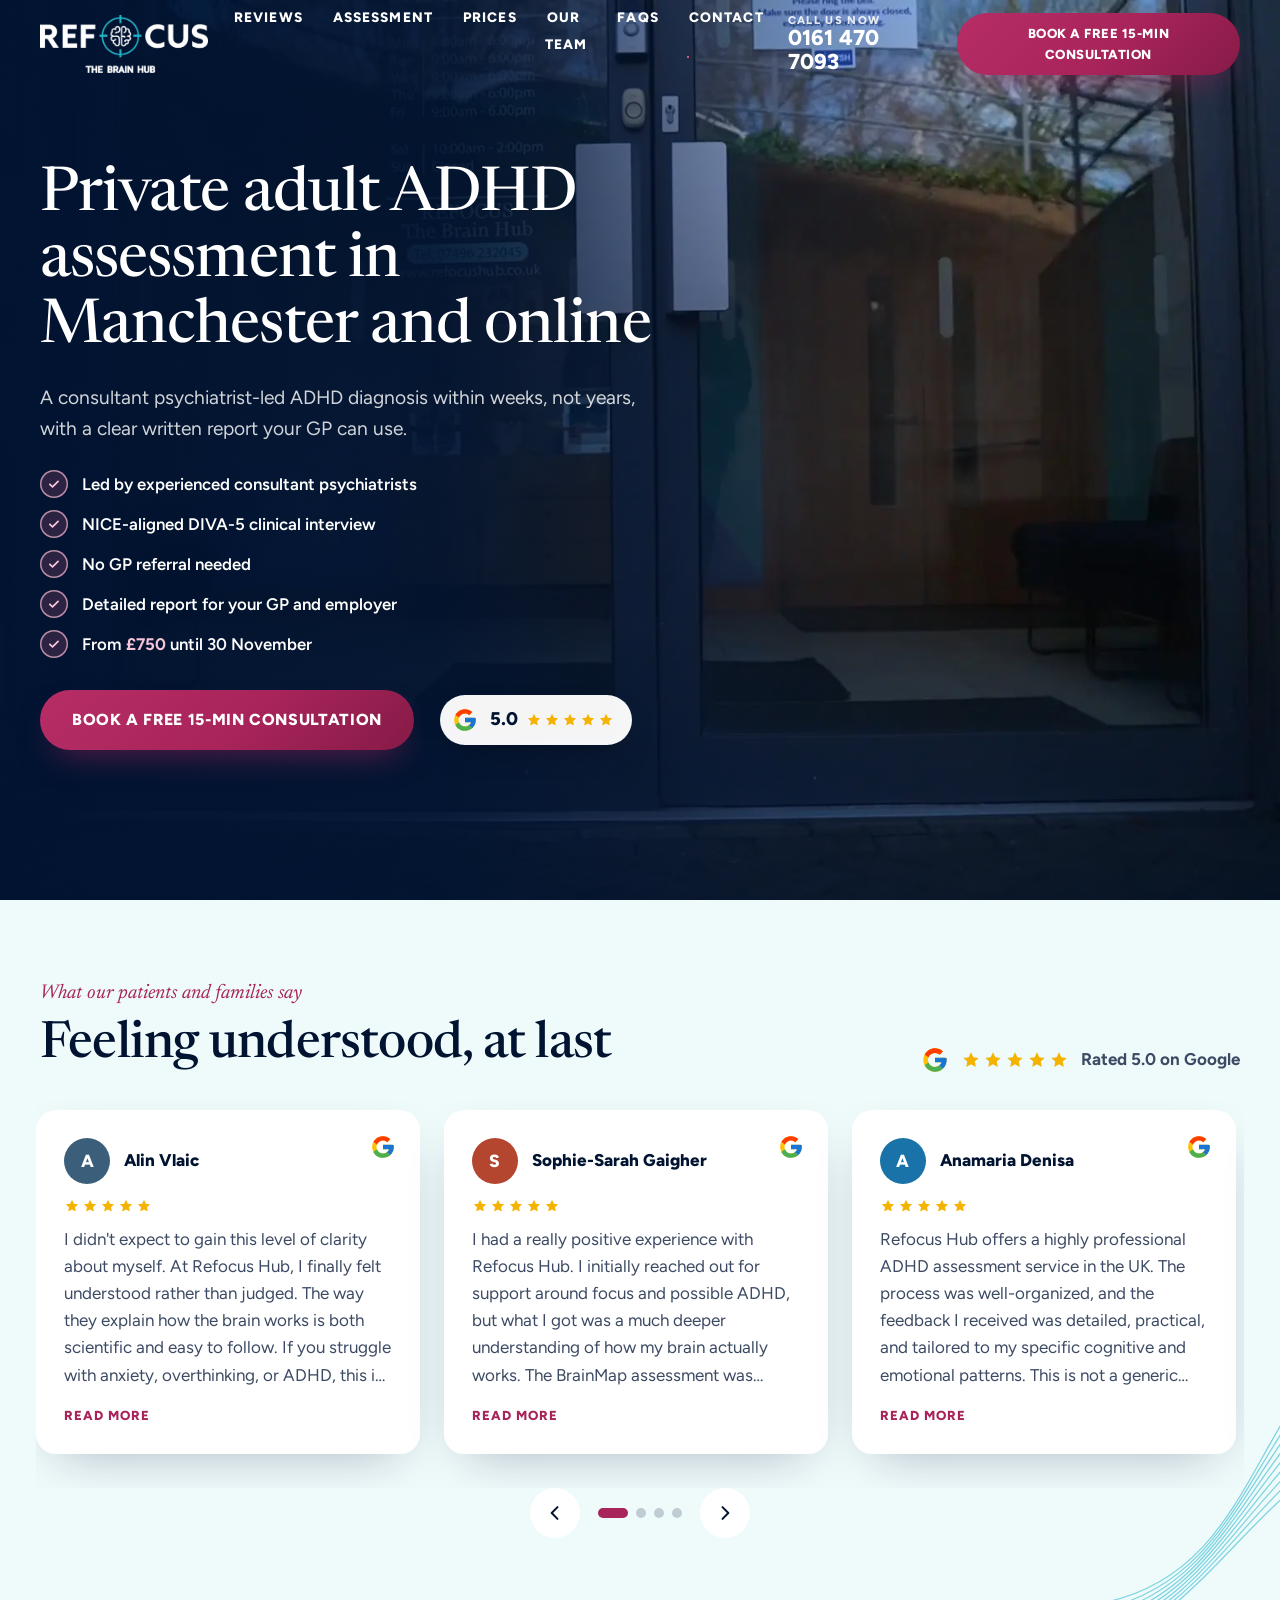
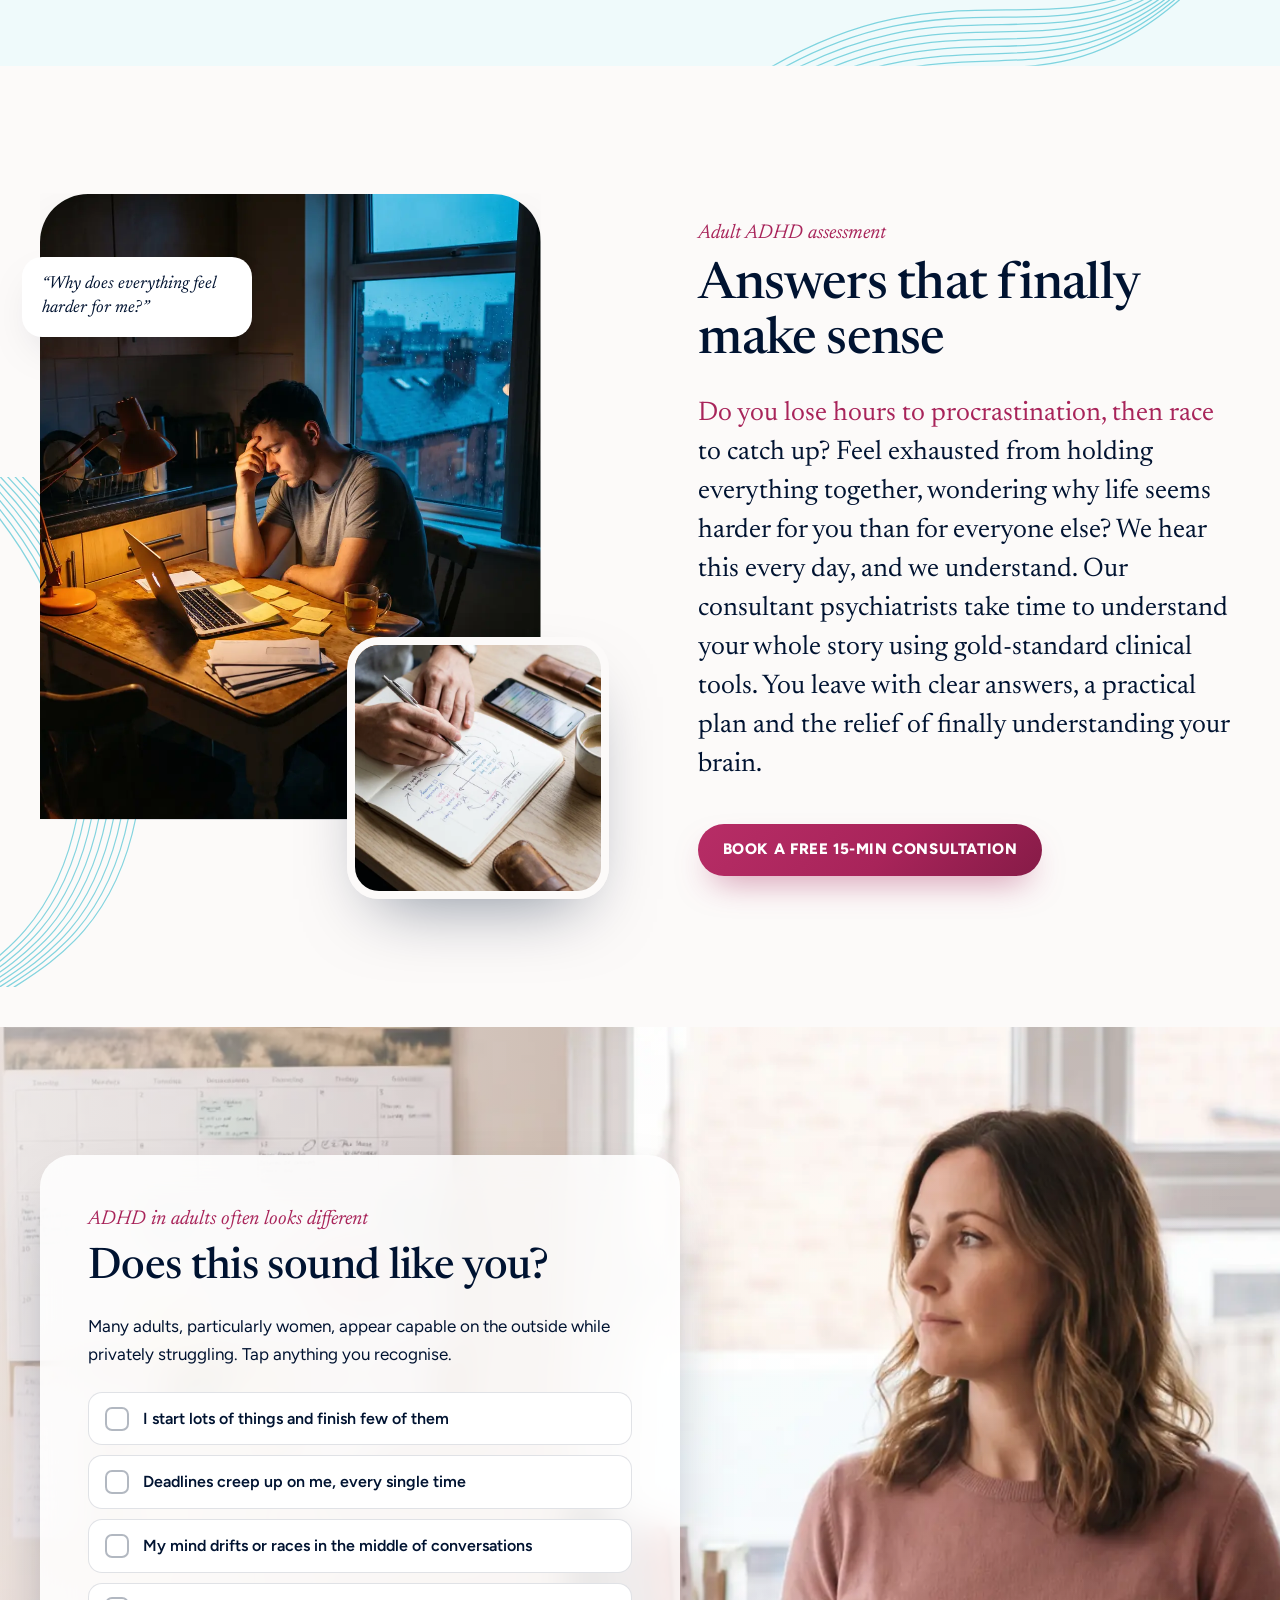
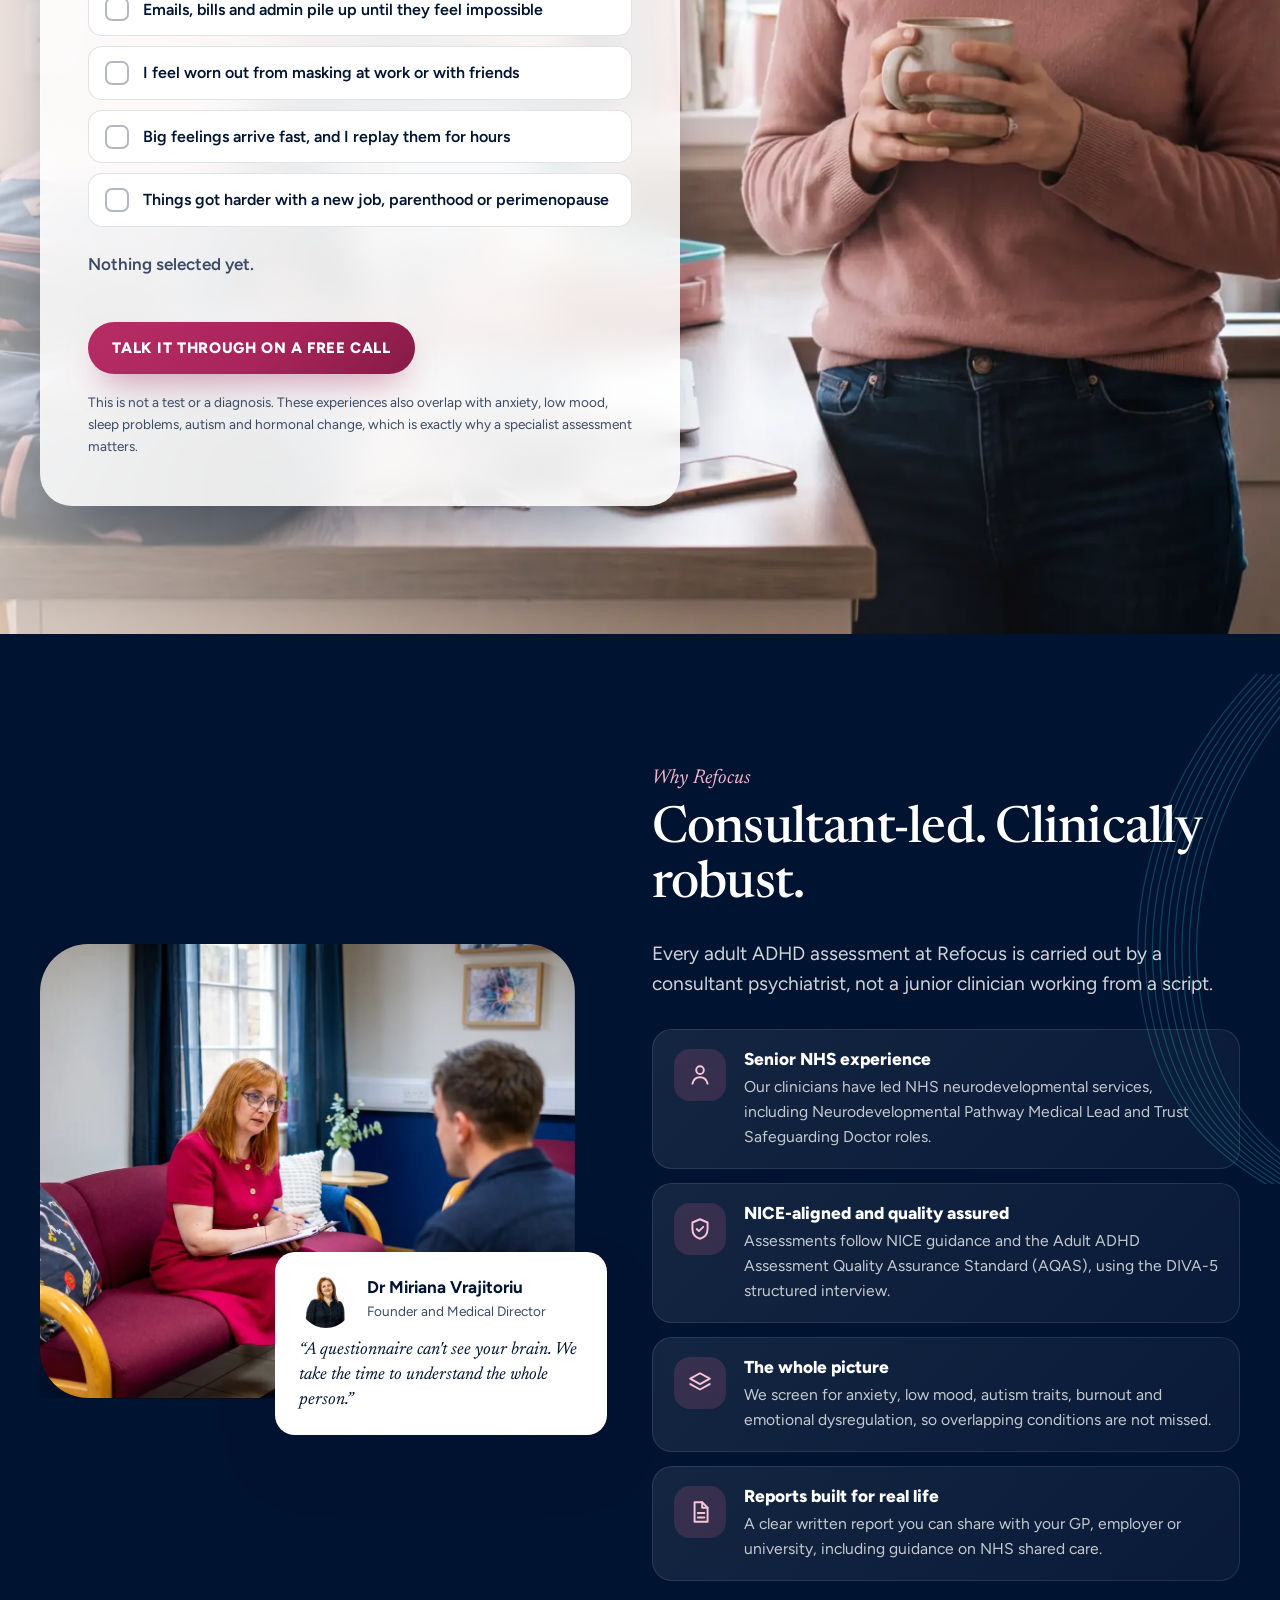
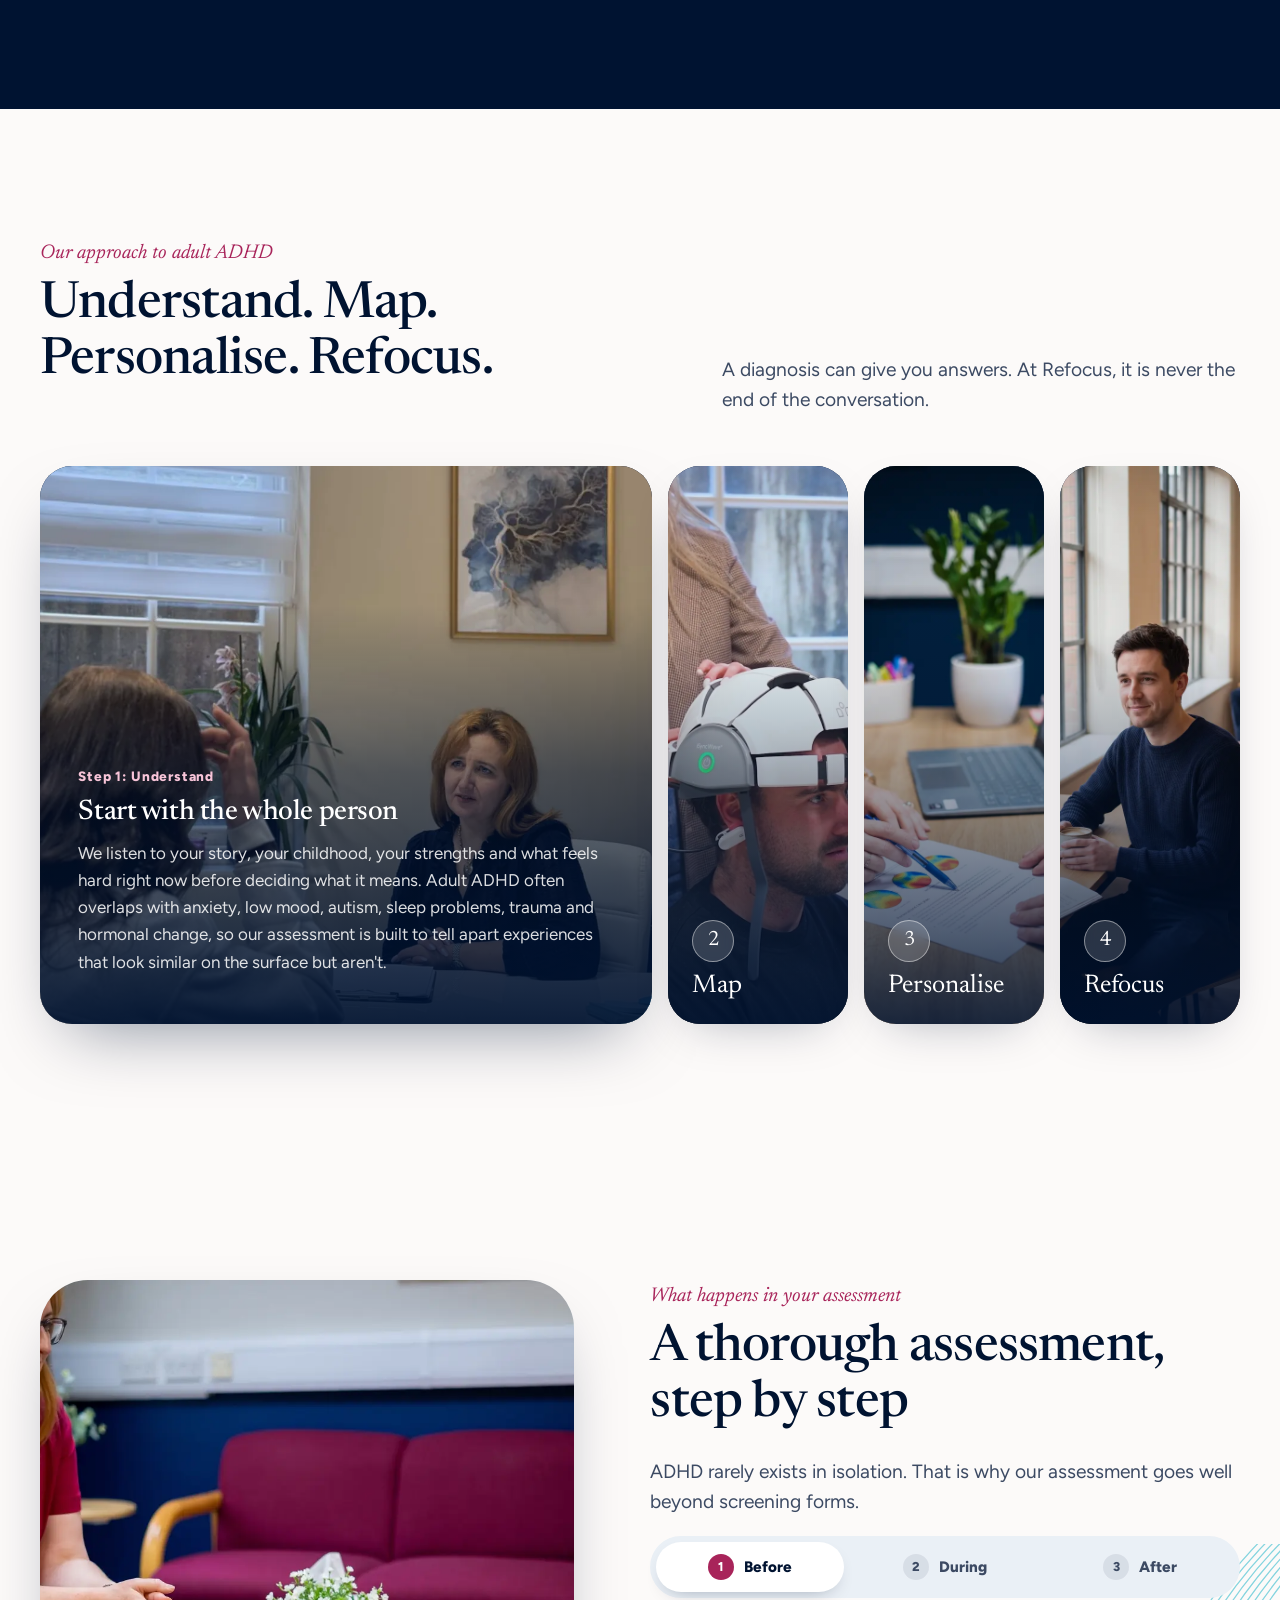
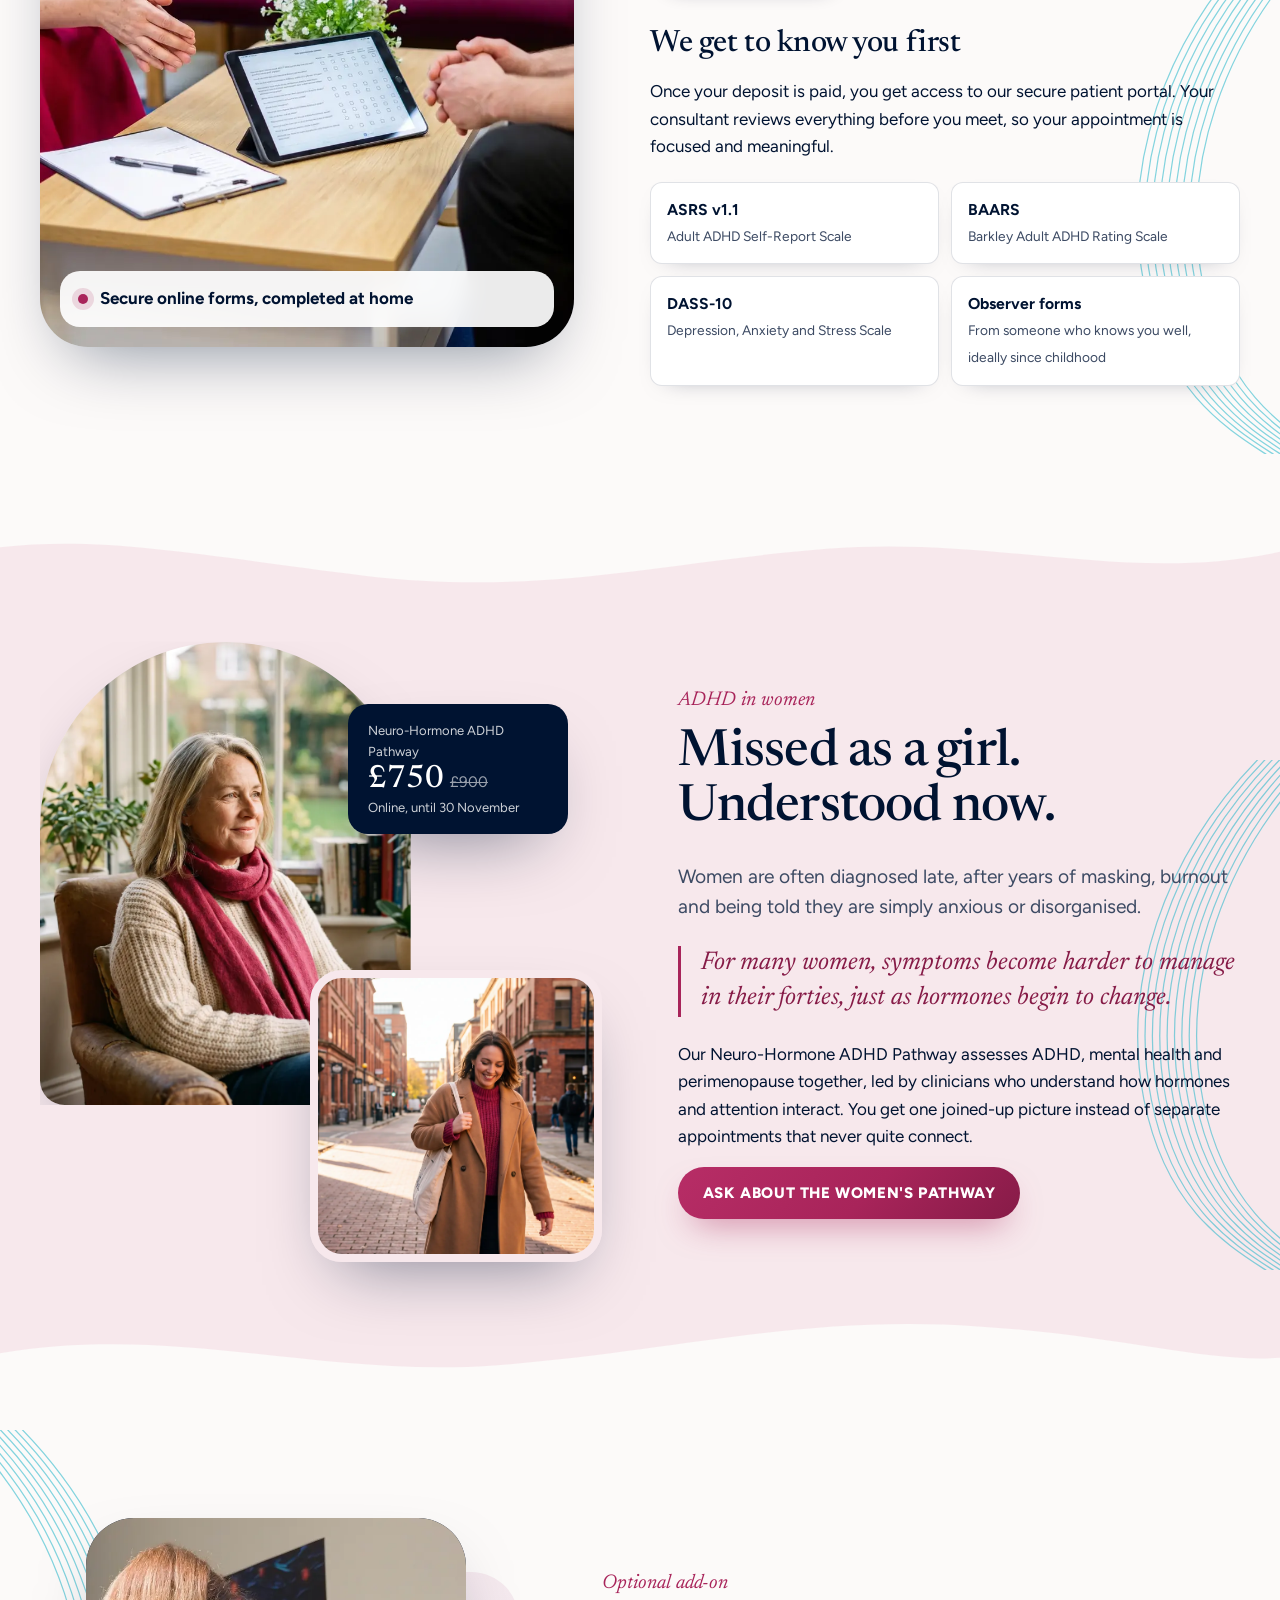
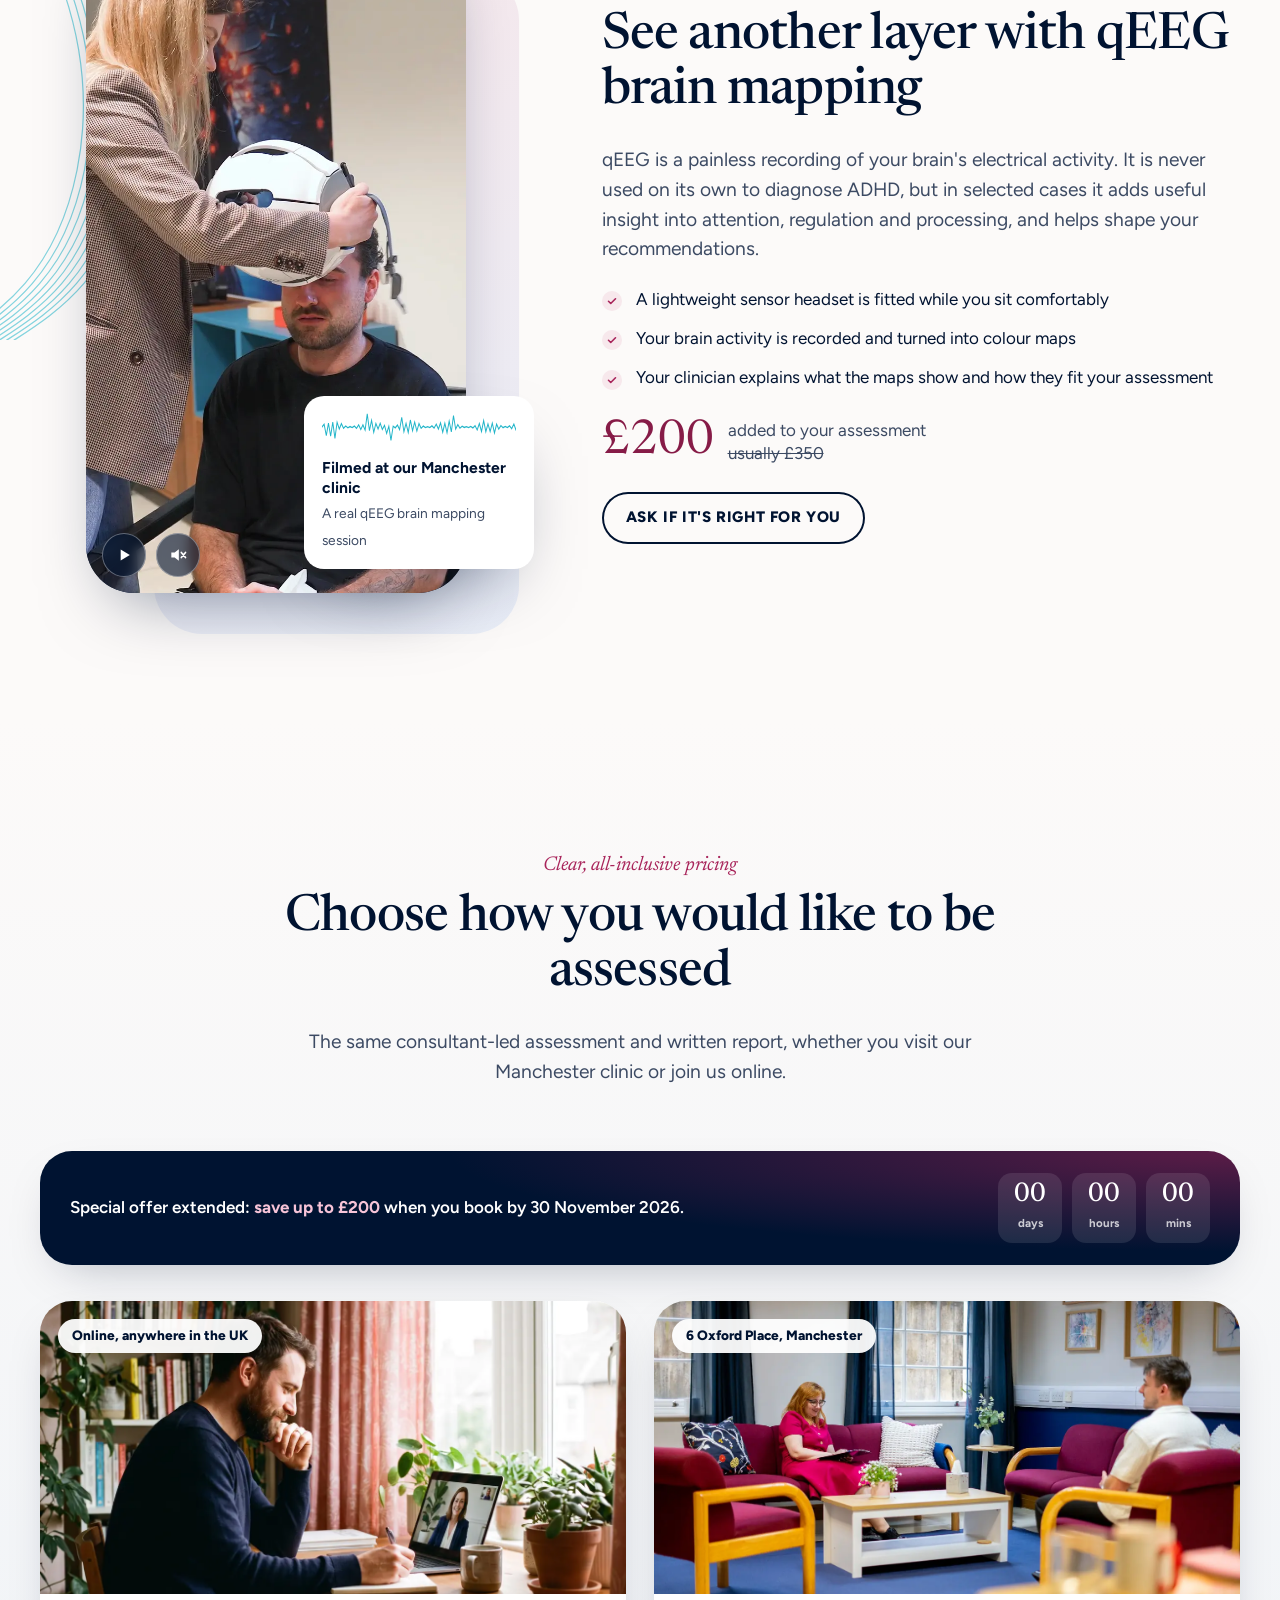
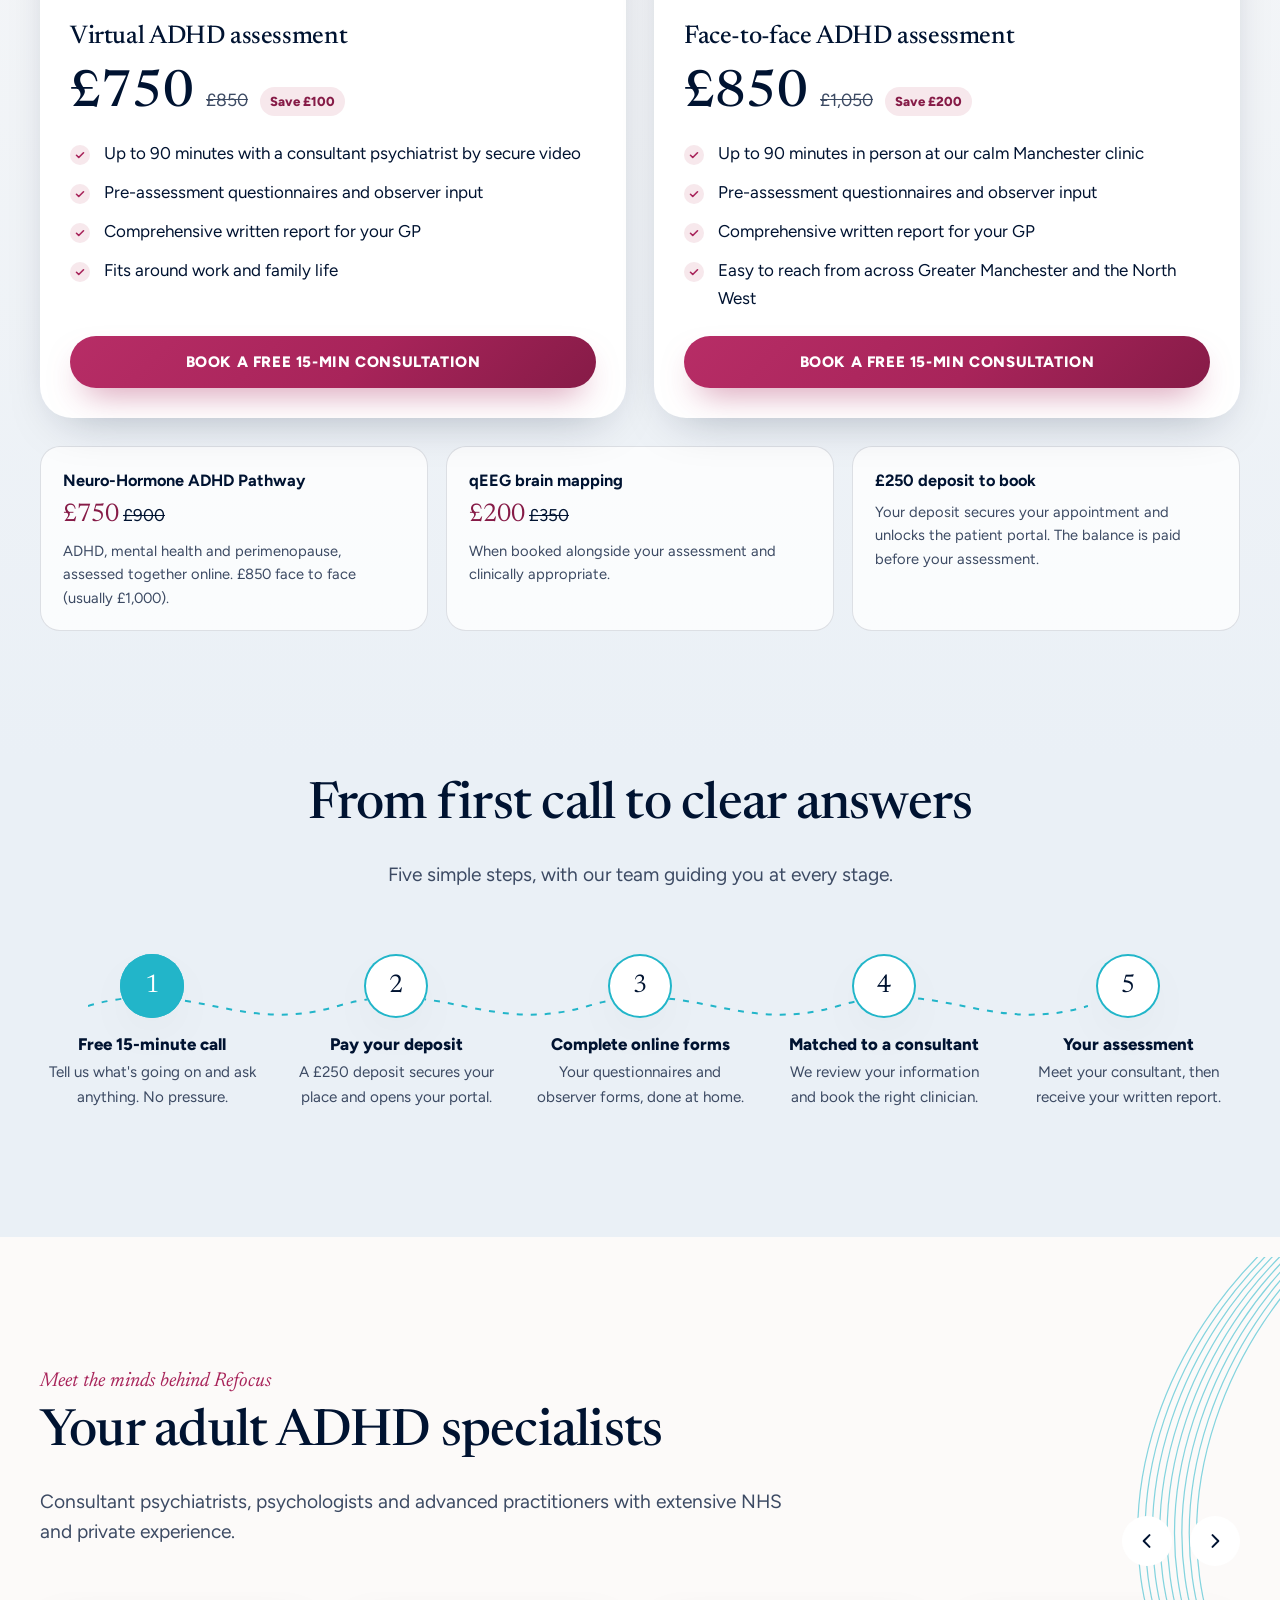
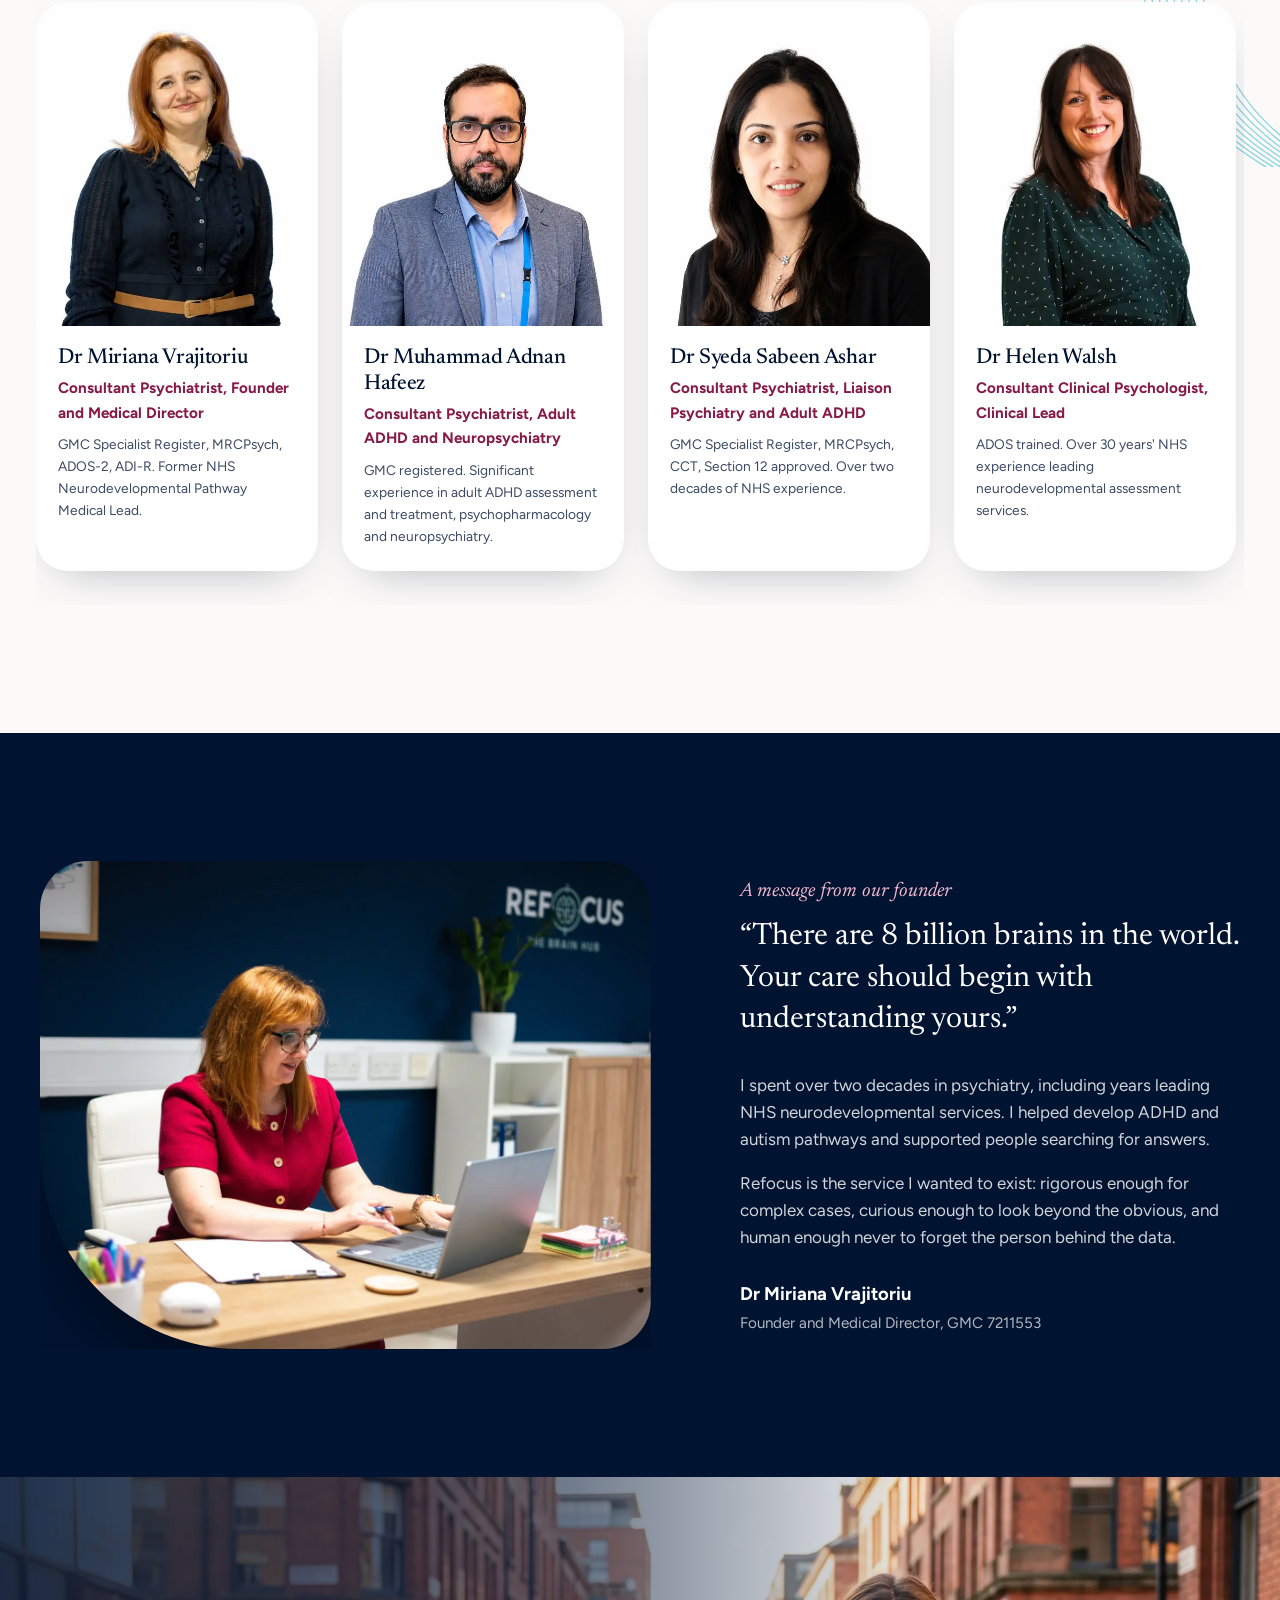
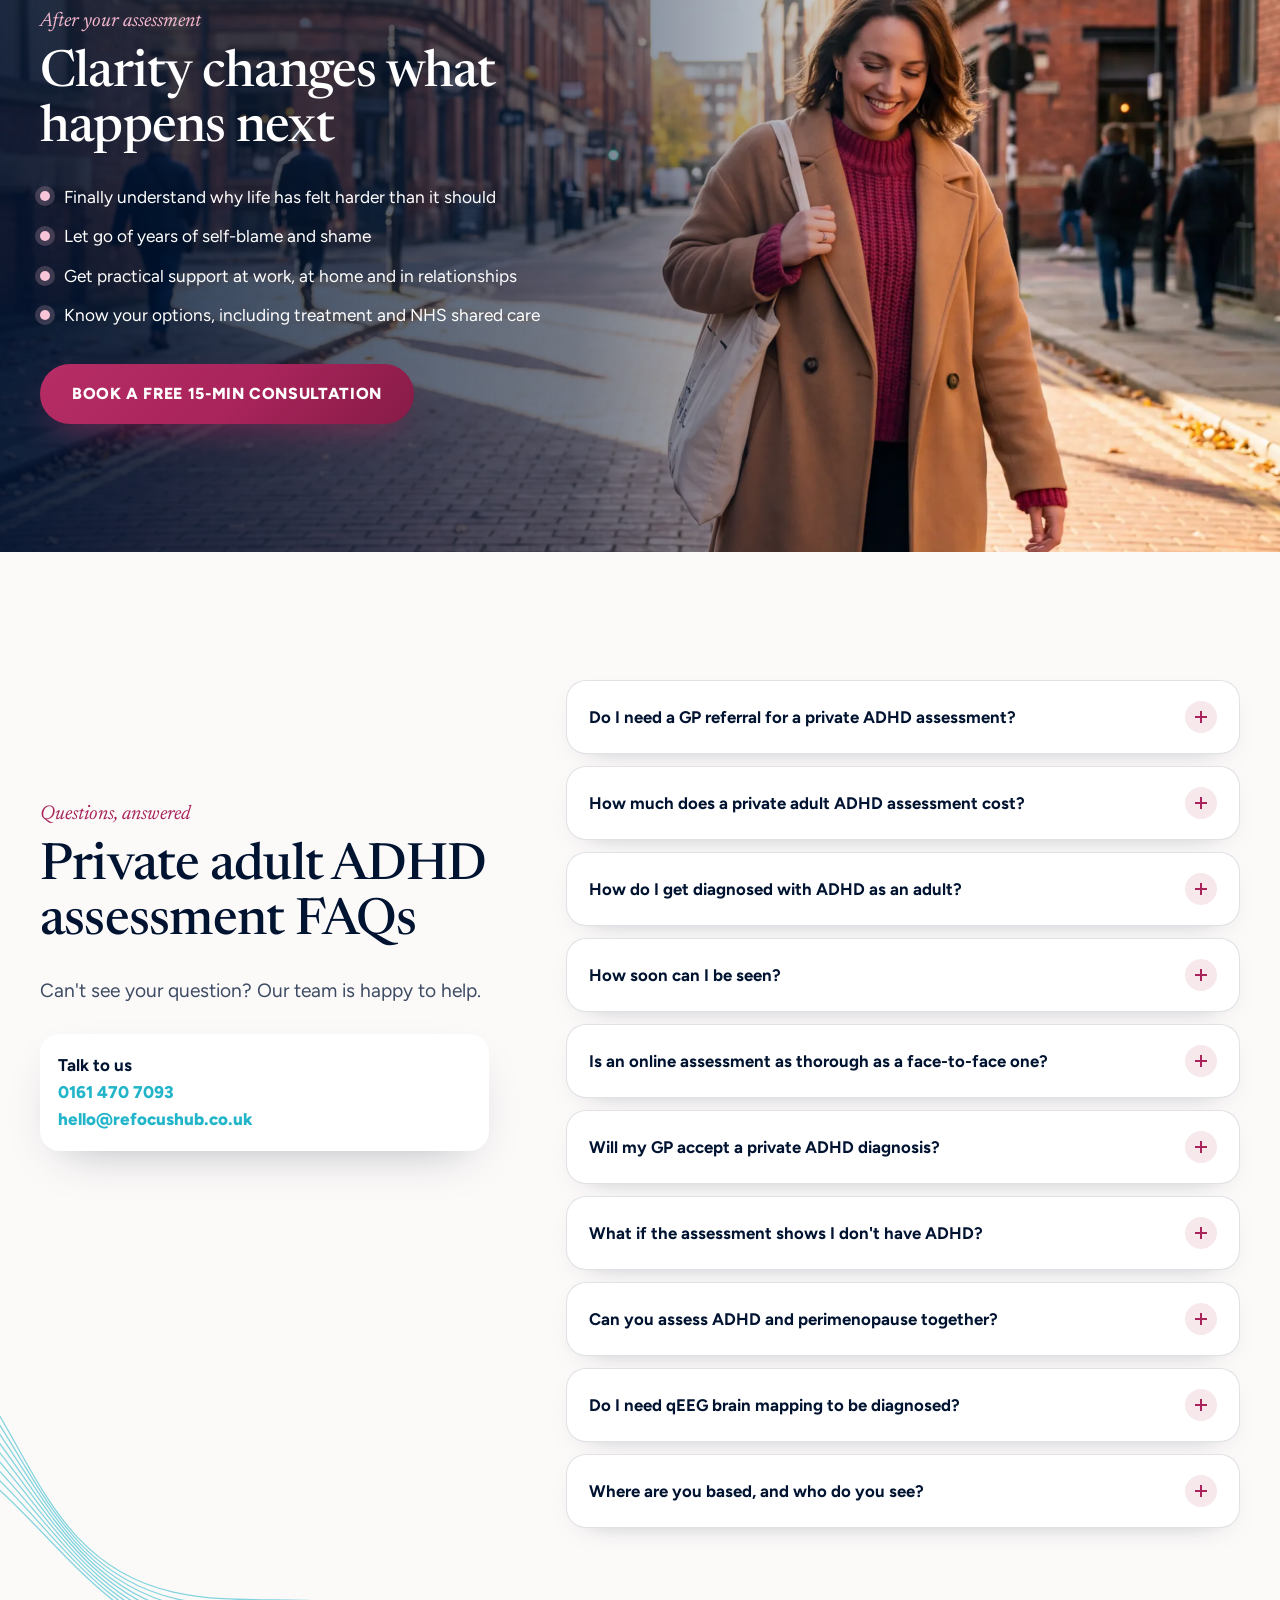
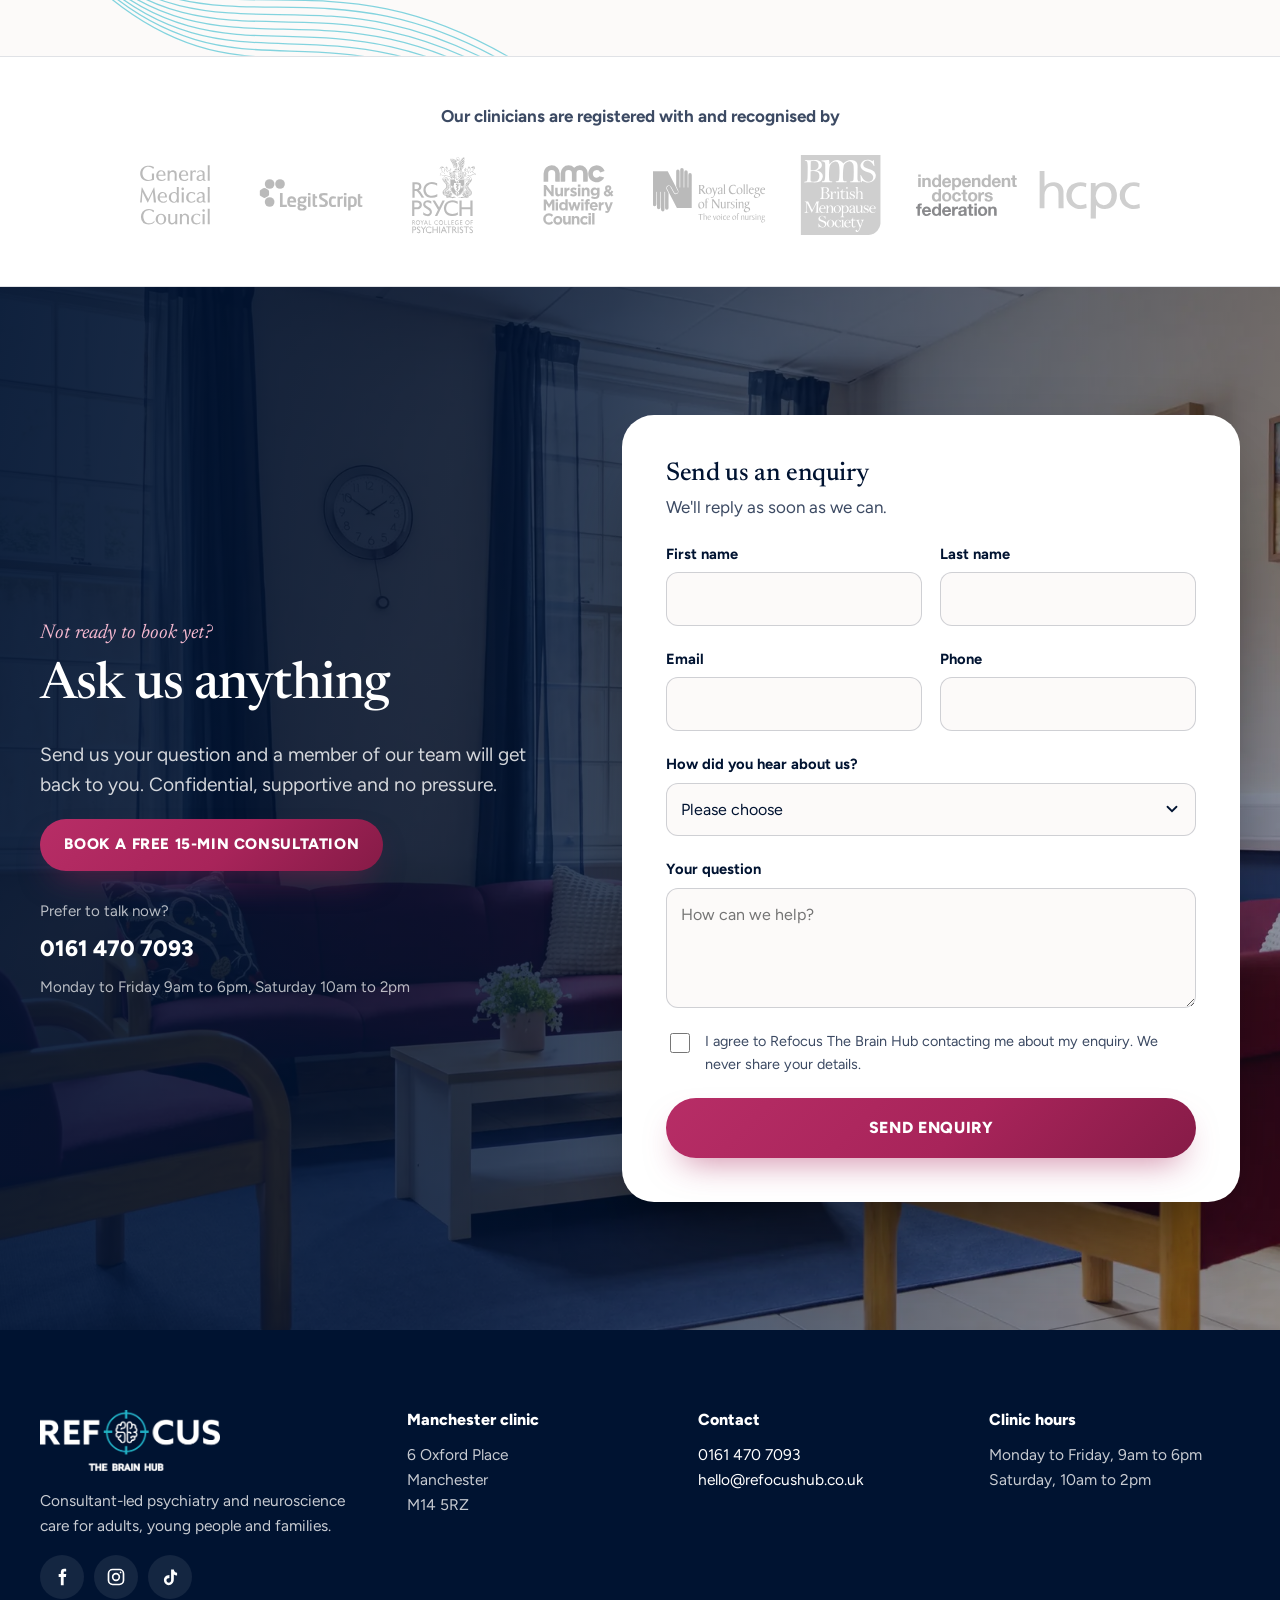
==== adhd-assessment-adults/index.html @ f61fe54b "Bring today's homepage design changes to both landing pages On the adult and child ADHD pages: - rem" ====
<!doctype html>
<html lang="en-GB">
<head>
  <meta charset="utf-8">
  <meta name="viewport" content="width=device-width, initial-scale=1">
  <meta name="robots" content="noindex, nofollow">
  <title>Private Adult ADHD Assessment Manchester &amp; Online | Refocus The Brain Hub</title>
  <meta name="description" content="Consultant psychiatrist-led adult ADHD assessment in Manchester or online. NICE-aligned DIVA-5 assessment, written report for your GP, no referral needed. Book a free 15-minute consultation.">
  <meta name="theme-color" content="#001331">
  <link rel="icon" href="favicon.png" type="image/png">
  <link rel="preconnect" href="https://fonts.googleapis.com">
  <link rel="preconnect" href="https://fonts.gstatic.com" crossorigin>
  <link href="https://fonts.googleapis.com/css2?family=Figtree:wght@400;500;600;700;800&family=Newsreader:ital,opsz,wght@0,6..72,400;0,6..72,450;0,6..72,500;1,6..72,400;1,6..72,500&display=swap" rel="stylesheet">
  <link rel="preload" as="image" href="video/hero-poster.webp">
  <link rel="stylesheet" href="styles.css">
  <script>document.documentElement.classList.add('js');</script>
</head>
<body>
  <a class="skip-link" href="#main">Skip to content</a>

  <!-- Shared SVG symbols -->
  <svg width="0" height="0" style="position:absolute" aria-hidden="true">
    <symbol id="i-check" viewBox="0 0 24 24"><path d="M5 12.5l4.5 4.5L19 7.5" fill="none" stroke="currentColor" stroke-width="3" stroke-linecap="round" stroke-linejoin="round"/></symbol>
    <symbol id="i-star" viewBox="0 0 24 24"><path fill="currentColor" d="M12 2.8l2.8 5.9 6.4.8-4.7 4.4 1.2 6.4L12 17.2l-5.7 3.1 1.2-6.4-4.7-4.4 6.4-.8z"/></symbol>
    <symbol id="i-phone" viewBox="0 0 24 24"><path fill="none" stroke="currentColor" stroke-width="2" stroke-linecap="round" stroke-linejoin="round" d="M5 4h4l2 5-2.5 1.5a11 11 0 0 0 5 5L15 13l5 2v4a2 2 0 0 1-2 2A16 16 0 0 1 3 6a2 2 0 0 1 2-2"/></symbol>
    <symbol id="i-menu" viewBox="0 0 24 24"><path fill="none" stroke="currentColor" stroke-width="2.2" stroke-linecap="round" d="M4 7h16M4 12h16M4 17h16"/></symbol>
    <symbol id="i-close" viewBox="0 0 24 24"><path fill="none" stroke="currentColor" stroke-width="2.2" stroke-linecap="round" d="M6 6l12 12M18 6L6 18"/></symbol>
    <symbol id="i-left" viewBox="0 0 24 24"><path fill="none" stroke="currentColor" stroke-width="2.4" stroke-linecap="round" stroke-linejoin="round" d="M15 5l-7 7 7 7"/></symbol>
    <symbol id="i-right" viewBox="0 0 24 24"><path fill="none" stroke="currentColor" stroke-width="2.4" stroke-linecap="round" stroke-linejoin="round" d="M9 5l7 7-7 7"/></symbol>
    <symbol id="i-up" viewBox="0 0 24 24"><path fill="none" stroke="currentColor" stroke-width="2.4" stroke-linecap="round" stroke-linejoin="round" d="M5 15l7-7 7 7"/></symbol>
    <symbol id="i-google" viewBox="0 0 48 48"><path fill="#FFC107" d="M43.6 20.5H42V20H24v8h11.3C33.7 32.7 29.2 36 24 36c-6.6 0-12-5.4-12-12s5.4-12 12-12c3.1 0 5.8 1.2 7.9 3.1l5.7-5.7C34 6.1 29.3 4 24 4 12.9 4 4 12.9 4 24s8.9 20 20 20 20-8.9 20-20c0-1.3-.1-2.4-.4-3.5z"/><path fill="#FF3D00" d="M6.3 14.7l6.6 4.8C14.7 15.1 19 12 24 12c3.1 0 5.8 1.2 7.9 3.1l5.7-5.7C34 6.1 29.3 4 24 4 16.3 4 9.7 8.3 6.3 14.7z"/><path fill="#4CAF50" d="M24 44c5.2 0 9.9-2 13.4-5.2l-6.2-5.2C29.2 35.1 26.7 36 24 36c-5.2 0-9.6-3.3-11.3-7.9l-6.5 5C9.5 39.6 16.2 44 24 44z"/><path fill="#1976D2" d="M43.6 20.5H42V20H24v8h11.3c-.8 2.2-2.2 4.2-4.1 5.6l6.2 5.2C37 39.2 44 34 44 24c0-1.3-.1-2.4-.4-3.5z"/></symbol>
    <symbol id="i-person" viewBox="0 0 24 24"><g fill="none" stroke="currentColor" stroke-width="1.8" stroke-linecap="round" stroke-linejoin="round"><circle cx="12" cy="7.5" r="3.5"/><path d="M5 20c.8-3.6 3.6-6 7-6s6.2 2.4 7 6"/></g></symbol>
    <symbol id="i-shield" viewBox="0 0 24 24"><g fill="none" stroke="currentColor" stroke-width="1.8" stroke-linecap="round" stroke-linejoin="round"><path d="M12 3l7 3v6c0 4.5-3 7.8-7 9-4-1.2-7-4.5-7-9V6z"/><path d="M9 12l2 2 4-4"/></g></symbol>
    <symbol id="i-layers" viewBox="0 0 24 24"><g fill="none" stroke="currentColor" stroke-width="1.8" stroke-linecap="round" stroke-linejoin="round"><path d="M12 3l9 5-9 5-9-5z"/><path d="M3 13l9 5 9-5"/></g></symbol>
    <symbol id="i-doc" viewBox="0 0 24 24"><g fill="none" stroke="currentColor" stroke-width="1.8" stroke-linecap="round" stroke-linejoin="round"><path d="M7 3h7l5 5v13H7z"/><path d="M14 3v5h5M10 13h6M10 17h6"/></g></symbol>
  </svg>

  <!-- ===== Header ===== -->
  <header class="site-header" id="top">
    <div class="header-inner">
      <a class="brand" href="#top" aria-label="Refocus The Brain Hub, back to top">
        <img class="logo-light" src="img/logo-white.webp" alt="Refocus The Brain Hub" width="400" height="137">
        <img class="logo-dark" src="img/logo.webp" alt="Refocus The Brain Hub" width="400" height="137">
      </a>
      <a class="btn btn-primary btn-mini" href="#contact" data-book>Book a free call</a>

      <nav class="main-nav" id="main-nav" aria-label="Page sections">
        <ul>
          <li><a href="#reviews">Reviews</a></li>
          <li><a href="#assessment">Assessment</a></li>
          <li><a href="#pricing">Prices</a></li>
          <li><a href="#team">Our team</a></li>
          <li><a href="#faq">FAQs</a></li>
          <li><a href="#contact">Contact</a></li>
        </ul>
      </nav>

      <div class="header-actions">
        <a class="header-phone" href="tel:+441614707093"><small>CALL US NOW</small><strong>0161 470 7093</strong></a>
        <a class="btn btn-primary" href="#contact" data-book>Book a free 15-min consultation</a>
        <a class="icon-btn" href="tel:+441614707093" aria-label="Call 0161 470 7093"><svg><use href="#i-phone"/></svg></a>
        <button class="icon-btn menu-toggle" type="button" aria-controls="main-nav" aria-expanded="false" aria-label="Open menu"><svg><use href="#i-menu"/></svg></button>
      </div>
    </div>
  </header>

  <main id="main">

    <!-- ===== Hero ===== -->
    <section class="hero on-dark" aria-labelledby="hero-title">
      <div class="hero-media">
        <video class="hero-video" muted loop playsinline preload="metadata" poster="video/hero-poster.webp" aria-hidden="true">
          <source src="video/hero-960.mp4" type="video/mp4" media="(max-width: 820px)">
          <source src="video/hero-1600.mp4" type="video/mp4">
        </video>
      </div>
      <div class="hero-inner">
        <div class="hero-copy">
          <h1 id="hero-title">Private adult ADHD assessment in Manchester and online</h1>
          <p class="hero-sub">A consultant psychiatrist-led ADHD diagnosis within weeks, not years, with a clear written report your GP can use.</p>
          <ul class="hero-points">
            <li><span class="tick"><svg><use href="#i-check"/></svg></span>Led by experienced consultant psychiatrists</li>
            <li><span class="tick"><svg><use href="#i-check"/></svg></span>NICE-aligned DIVA-5 clinical interview</li>
            <li><span class="tick"><svg><use href="#i-check"/></svg></span>No GP referral needed</li>
            <li><span class="tick"><svg><use href="#i-check"/></svg></span>Detailed report for your GP and employer</li>
            <li class="offer-point"><span class="tick"><svg><use href="#i-check"/></svg></span><span>From <strong>£750</strong> until 30 November</span></li>
          </ul>
          <div class="hero-cta">
            <a class="btn btn-primary btn-lg" href="#contact" data-book>Book a free 15-min consultation</a>
            <a class="google-badge" href="#reviews" aria-label="Rated 5.0 out of 5 on Google. Read our reviews">
              <svg class="g-logo" aria-hidden="true"><use href="#i-google"/></svg>
              <span>
                <span class="score">5.0</span>
                <span class="stars" aria-hidden="true"><svg><use href="#i-star"/></svg><svg><use href="#i-star"/></svg><svg><use href="#i-star"/></svg><svg><use href="#i-star"/></svg><svg><use href="#i-star"/></svg></span>
              </span>
            </a>
          </div>
        </div>
      </div>
    </section>

    <!-- ===== Reviews ===== -->
    <section class="section reviews" id="reviews" aria-labelledby="reviews-title">
      <img class="deco deco-waves" src="img/waves-corner.svg" alt="" width="900" height="420" style="width:520px;right:0;bottom:0;transform:scale(-1,-1)" loading="lazy">
      <div class="wrap">
        <div class="reviews-head">
          <div>
            <p class="kicker">What our patients and families say</p>
            <h2 id="reviews-title">Feeling understood, at last</h2>
          </div>
          <div class="rating-line">
            <svg class="g-logo" width="28" height="28" aria-hidden="true"><use href="#i-google"/></svg>
            <span class="stars" aria-hidden="true"><svg><use href="#i-star"/></svg><svg><use href="#i-star"/></svg><svg><use href="#i-star"/></svg><svg><use href="#i-star"/></svg><svg><use href="#i-star"/></svg></span>
            <span>Rated 5.0 on Google</span>
          </div>
        </div>

        <div class="carousel" data-carousel data-autoplay="6000" aria-roledescription="carousel" aria-label="Google reviews">
          <div class="carousel-track" tabindex="0">
            <article class="review-card">
              <svg class="g-logo" aria-label="Google review" role="img"><use href="#i-google"/></svg>
              <div class="review-meta"><span class="avatar" style="background:#3b5f7a">A</span><div><div class="review-name">Alin Vlaic</div></div></div>
              <span class="stars" aria-label="5 out of 5 stars"><svg><use href="#i-star"/></svg><svg><use href="#i-star"/></svg><svg><use href="#i-star"/></svg><svg><use href="#i-star"/></svg><svg><use href="#i-star"/></svg></span>
              <p class="review-text">I didn't expect to gain this level of clarity about myself. At Refocus Hub, I finally felt understood rather than judged. The way they explain how the brain works is both scientific and easy to follow. If you struggle with anxiety, overthinking, or ADHD, this is genuinely one of the most helpful services you can access in the UK.</p>
              <button class="read-more" type="button" hidden>Read more</button>
            </article>
            <article class="review-card">
              <svg class="g-logo" aria-label="Google review" role="img"><use href="#i-google"/></svg>
              <div class="review-meta"><span class="avatar" style="background:#b4452f">S</span><div><div class="review-name">Sophie-Sarah Gaigher</div></div></div>
              <span class="stars" aria-label="5 out of 5 stars"><svg><use href="#i-star"/></svg><svg><use href="#i-star"/></svg><svg><use href="#i-star"/></svg><svg><use href="#i-star"/></svg><svg><use href="#i-star"/></svg></span>
              <p class="review-text">I had a really positive experience with Refocus Hub. I initially reached out for support around focus and possible ADHD, but what I got was a much deeper understanding of how my brain actually works. The BrainMap assessment was particularly helpful, not overwhelming, just clear and well explained. It connected a lot of things for me, especially around stress and emotional responses. I would definitely recommend this service to anyone in the UK looking for a more in-depth psychological approach.</p>
              <button class="read-more" type="button" hidden>Read more</button>
            </article>
            <article class="review-card">
              <svg class="g-logo" aria-label="Google review" role="img"><use href="#i-google"/></svg>
              <div class="review-meta"><span class="avatar" style="background:#1a73a8">A</span><div><div class="review-name">Anamaria Denisa</div></div></div>
              <span class="stars" aria-label="5 out of 5 stars"><svg><use href="#i-star"/></svg><svg><use href="#i-star"/></svg><svg><use href="#i-star"/></svg><svg><use href="#i-star"/></svg><svg><use href="#i-star"/></svg></span>
              <p class="review-text">Refocus Hub offers a highly professional ADHD assessment service in the UK. The process was well-organized, and the feedback I received was detailed, practical, and tailored to my specific cognitive and emotional patterns. This is not a generic approach, it's personalised and evidence-based. Highly recommended.</p>
              <button class="read-more" type="button" hidden>Read more</button>
            </article>
            <article class="review-card">
              <svg class="g-logo" aria-label="Google review" role="img"><use href="#i-google"/></svg>
              <div class="review-meta"><span class="avatar" style="background:#4a6b3a">B</span><div><div class="review-name">Ben Sadler</div></div></div>
              <span class="stars" aria-label="5 out of 5 stars"><svg><use href="#i-star"/></svg><svg><use href="#i-star"/></svg><svg><use href="#i-star"/></svg><svg><use href="#i-star"/></svg><svg><use href="#i-star"/></svg></span>
              <p class="review-text">The team is amazing really kind friendly place o struggled a bit with my anxiety but I felt very comfortable they are the first people in my whole life too diagnose me with adhd. Would reccomend too anyone. Thank you</p>
              <button class="read-more" type="button" hidden>Read more</button>
            </article>
            <article class="review-card">
              <svg class="g-logo" aria-label="Google review" role="img"><use href="#i-google"/></svg>
              <div class="review-meta"><span class="avatar" style="background:#2f8073">L</span><div><div class="review-name">Lucy Oldland</div></div></div>
              <span class="stars" aria-label="5 out of 5 stars"><svg><use href="#i-star"/></svg><svg><use href="#i-star"/></svg><svg><use href="#i-star"/></svg><svg><use href="#i-star"/></svg><svg><use href="#i-star"/></svg></span>
              <p class="review-text">Outstanding service and a really positive experience. I visited Refocus The Brain Hub with my son regarding ADHD, and I honestly couldn't have been happier with the service we received. From the moment we arrived, we were made to feel welcome, listened to and supported. The team were professional, caring and understanding, and I really appreciated the time and attention they gave us. As a new business, they have made a fantastic impression, and it's clear that they genuinely care about the people they support. I'm more than happy to give Refocus The Brain Hub five stars and would definitely recommend them to anyone looking for a professional, supportive and caring service. Wishing them every success for the future!</p>
              <button class="read-more" type="button" hidden>Read more</button>
            </article>
            <article class="review-card">
              <svg class="g-logo" aria-label="Google review" role="img"><use href="#i-google"/></svg>
              <div class="review-meta"><span class="avatar" style="background:#6b4a7a">A</span><div><div class="review-name">Andy Jackson</div></div></div>
              <span class="stars" aria-label="5 out of 5 stars"><svg><use href="#i-star"/></svg><svg><use href="#i-star"/></svg><svg><use href="#i-star"/></svg><svg><use href="#i-star"/></svg><svg><use href="#i-star"/></svg></span>
              <p class="review-text">Following some research we chose Refocus for a combined ASD and ADHD assessment for our daughter. We chose Refocus as the assessment would be in person and they could liaise with school to allow them to inform the process. We found the environment calming, the consultants and clinicians expert in their field and the follow up meeting and report clear. We wouldn't hesitate in recommending.</p>
              <button class="read-more" type="button" hidden>Read more</button>
            </article>
          </div>
          <div class="carousel-controls">
            <button class="carousel-btn" type="button" data-prev aria-label="Previous review"><svg><use href="#i-left"/></svg></button>
            <div class="carousel-dots" data-dots></div>
            <button class="carousel-btn" type="button" data-next aria-label="Next review"><svg><use href="#i-right"/></svg></button>
          </div>
        </div>
      </div>
    </section>

    <!-- ===== Intro ===== -->
    <section class="section intro" aria-labelledby="intro-title">
      <img class="deco deco-waves" src="img/waves-side.svg" alt="" width="300" height="900" style="width:170px;left:0;bottom:40px;transform:scaleX(-1)" loading="lazy">
      <div class="wrap intro-grid">
        <div class="intro-media">
          <img class="main reveal-img" src="img/intro-man.webp" alt="A young man at his kitchen table late at night, surrounded by sticky notes, resting his head in his hand" width="1000" height="1241" loading="lazy">
          <img class="satellite" src="img/planner.webp" alt="A planner page full of crossed-out to-do lists beside a phone full of notifications" width="700" height="700" loading="lazy">
          <p class="note">“Why does everything feel harder for me?”</p>
        </div>
        <div class="intro-copy">
          <p class="kicker">Adult ADHD assessment</p>
          <h2 id="intro-title">Answers that finally make sense</h2>
          <p class="big">Do you lose hours to procrastination, then race to catch up? Feel exhausted from holding everything together, wondering why life seems harder for you than for everyone else? We hear this every day, and we understand. Our consultant psychiatrists take time to understand your whole story using gold-standard clinical tools. You leave with clear answers, a practical plan and the relief of finally understanding your brain.</p>
          <a class="btn btn-primary" href="#contact" data-book>Book a free 15-min consultation</a>
        </div>
      </div>
    </section>

    <!-- ===== Signs ===== -->
    <section class="signs" aria-labelledby="signs-title">
      <div class="signs-bg">
        <img src="img/kitchen.webp" alt="A woman pauses with a mug in a busy family kitchen on a school morning" width="2400" height="1340" loading="lazy">
        <div class="wrap">
          <div class="signs-card">
            <p class="kicker">ADHD in adults often looks different</p>
            <h2 id="signs-title">Does this sound like you?</h2>
            <p>Many adults, particularly women, appear capable on the outside while privately struggling. Tap anything you recognise.</p>
            <ul class="sign-list" data-signs>
              <li><button type="button" aria-pressed="false"><span class="box"><svg><use href="#i-check"/></svg></span>I start lots of things and finish few of them</button></li>
              <li><button type="button" aria-pressed="false"><span class="box"><svg><use href="#i-check"/></svg></span>Deadlines creep up on me, every single time</button></li>
              <li><button type="button" aria-pressed="false"><span class="box"><svg><use href="#i-check"/></svg></span>My mind drifts or races in the middle of conversations</button></li>
              <li><button type="button" aria-pressed="false"><span class="box"><svg><use href="#i-check"/></svg></span>Emails, bills and admin pile up until they feel impossible</button></li>
              <li><button type="button" aria-pressed="false"><span class="box"><svg><use href="#i-check"/></svg></span>I feel worn out from masking at work or with friends</button></li>
              <li><button type="button" aria-pressed="false"><span class="box"><svg><use href="#i-check"/></svg></span>Big feelings arrive fast, and I replay them for hours</button></li>
              <li><button type="button" aria-pressed="false"><span class="box"><svg><use href="#i-check"/></svg></span>Things got harder with a new job, parenthood or perimenopause</button></li>
            </ul>
            <p class="sign-result" data-sign-result aria-live="polite">Nothing selected yet.</p>
            <div class="signs-foot">
              <a class="btn btn-primary" href="#contact" data-book>Talk it through on a free call</a>
            </div>
            <p class="fineprint">This is not a test or a diagnosis. These experiences also overlap with anxiety, low mood, sleep problems, autism and hormonal change, which is exactly why a specialist assessment matters.</p>
          </div>
        </div>
      </div>
    </section>

    <!-- ===== Consultant-led ===== -->
    <section class="section expertise on-dark" aria-labelledby="exp-title">
      <img class="deco deco-waves" src="img/waves-side.svg" alt="" width="300" height="900" style="width:170px;right:0;top:40px;opacity:.3" loading="lazy">
      <div class="wrap expertise-grid">
        <div class="expertise-media">
          <img class="main reveal-img" src="img/dr-consult.webp" alt="Dr Miriana Vrajitoriu listens to a patient in the Refocus consultation room" width="1400" height="934" loading="lazy">
          <div class="float-card">
            <div class="who">
              <img src="img/team-vrajitoriu.webp" alt="" width="560" height="668" loading="lazy">
              <div><strong>Dr Miriana Vrajitoriu</strong><span>Founder and Medical Director</span></div>
            </div>
            <p>“A questionnaire can't see your brain. We take the time to understand the whole person.”</p>
          </div>
        </div>
        <div>
          <p class="kicker">Why Refocus</p>
          <h2 id="exp-title">Consultant-led. Clinically robust.</h2>
          <p class="lede">Every adult ADHD assessment at Refocus is carried out by a consultant psychiatrist, not a junior clinician working from a script.</p>
          <div class="cred-list">
            <div class="cred"><span class="ico"><svg><use href="#i-person"/></svg></span><div><h3>Senior NHS experience</h3><p>Our clinicians have led NHS neurodevelopmental services, including Neurodevelopmental Pathway Medical Lead and Trust Safeguarding Doctor roles.</p></div></div>
            <div class="cred"><span class="ico"><svg><use href="#i-shield"/></svg></span><div><h3>NICE-aligned and quality assured</h3><p>Assessments follow NICE guidance and the Adult ADHD Assessment Quality Assurance Standard (AQAS), using the DIVA-5 structured interview.</p></div></div>
            <div class="cred"><span class="ico"><svg><use href="#i-layers"/></svg></span><div><h3>The whole picture</h3><p>We screen for anxiety, low mood, autism traits, burnout and emotional dysregulation, so overlapping conditions are not missed.</p></div></div>
            <div class="cred"><span class="ico"><svg><use href="#i-doc"/></svg></span><div><h3>Reports built for real life</h3><p>A clear written report you can share with your GP, employer or university, including guidance on NHS shared care.</p></div></div>
          </div>
        </div>
      </div>
    </section>

    <!-- ===== Framework ===== -->
    <section class="section framework" aria-labelledby="fw-title">
      <div class="wrap">
        <div class="fw-head">
          <div class="section-head">
            <p class="kicker">Our approach to adult ADHD</p>
            <h2 id="fw-title">Understand. Map. Personalise. Refocus.</h2>
          </div>
          <p class="lede">A diagnosis can give you answers. At Refocus, it is never the end of the conversation.</p>
        </div>
        <ol class="fw-panels" data-framework>
          <li class="fw-panel is-active">
            <img src="img/framework-understand.webp" alt="A consultant psychiatrist listens to a patient across her desk in the Refocus clinic" width="900" height="1200" loading="lazy">
            <button class="fw-trigger" type="button" aria-expanded="true" aria-controls="fw-1"><span class="fw-num">1</span><span class="fw-name">Understand</span></button>
            <div class="fw-body" id="fw-1">
              <p class="fw-step">Step 1: Understand</p>
              <h3>Start with the whole person</h3>
              <p>We listen to your story, your childhood, your strengths and what feels hard right now before deciding what it means. Adult ADHD often overlaps with anxiety, low mood, autism, sleep problems, trauma and hormonal change, so our assessment is built to tell apart experiences that look similar on the surface but aren't.</p>
            </div>
          </li>
          <li class="fw-panel">
            <img src="img/framework-map.webp" alt="A clinician fits a qEEG brain mapping headset on a patient at the Refocus clinic" width="900" height="1200" loading="lazy">
            <button class="fw-trigger" type="button" aria-expanded="false" aria-controls="fw-2"><span class="fw-num">2</span><span class="fw-name">Map</span></button>
            <div class="fw-body" id="fw-2">
              <p class="fw-step">Step 2: Map</p>
              <h3>See another layer of the picture</h3>
              <p>Where clinically appropriate, we add qEEG brain mapping, a non-invasive recording of your brain's electrical activity. It never replaces clinical assessment and is not used to diagnose ADHD on its own, but it adds objective information about attention and regulation alongside your clinical picture.</p>
              <p class="fw-tag">Sometimes the first step isn't another label. It's a clearer picture.</p>
            </div>
          </li>
          <li class="fw-panel">
            <img src="img/framework-personalise.webp" alt="A consultant and patient review printed brain maps and a care plan together" width="900" height="1200" loading="lazy">
            <button class="fw-trigger" type="button" aria-expanded="false" aria-controls="fw-3"><span class="fw-num">3</span><span class="fw-name">Personalise</span></button>
            <div class="fw-body" id="fw-3">
              <p class="fw-step">Step 3: Personalise</p>
              <h3>Use what we learn to guide what comes next</h3>
              <p>Two adults can share an ADHD diagnosis and experience it completely differently, so your recommendations should reflect you. Your plan may include psychoeducation, ADHD coaching, workplace adjustments, medication support, or neuromodulation such as transcranial magnetic stimulation (TMS), neurofeedback and photobiomodulation.</p>
              <p class="fw-tag">The right pathway is the one that makes sense for you.</p>
            </div>
          </li>
          <li class="fw-panel">
            <img src="img/framework-refocus.webp" alt="A man works calmly at a tidy desk in a bright Manchester workspace, smiling" width="900" height="1200" loading="lazy">
            <button class="fw-trigger" type="button" aria-expanded="false" aria-controls="fw-4"><span class="fw-num">4</span><span class="fw-name">Refocus</span></button>
            <div class="fw-body" id="fw-4">
              <p class="fw-step">Step 4: Refocus</p>
              <h3>Move forward with clarity</h3>
              <p>Our goal isn't simply a diagnosis. It's helping you understand your brain well enough to make better decisions at work, at home, in your relationships and through every stage of life.</p>
            </div>
          </li>
        </ol>
      </div>
    </section>

    <!-- ===== Assessment journey ===== -->
    <section class="section journey" id="assessment" aria-labelledby="journey-title">
      <img class="deco deco-waves" src="img/waves-side.svg" alt="" width="300" height="900" style="width:170px;right:0;bottom:60px" loading="lazy">
      <div class="wrap journey-grid">
        <div class="journey-media">
          <div class="journey-frame">
            <img class="is-active" data-step-img="0" src="img/questionnaire.webp" alt="A tablet showing a pre-assessment questionnaire on the clinic coffee table" width="900" height="1117" loading="lazy">
            <img data-step-img="1" src="img/dr-consult.webp" alt="A consultant psychiatrist in conversation with an adult patient" width="1400" height="934" loading="lazy">
            <img data-step-img="2" src="img/dr-report.webp" alt="Dr Miriana Vrajitoriu reviewing a written assessment report at her desk" width="1400" height="939" loading="lazy">
            <div class="journey-chip"><span class="dot"></span><span data-step-caption>Secure online forms, completed at home</span></div>
          </div>
        </div>
        <div>
          <p class="kicker">What happens in your assessment</p>
          <h2 id="journey-title">A thorough assessment, step by step</h2>
          <p class="lede">ADHD rarely exists in isolation. That is why our assessment goes well beyond screening forms.</p>

          <div class="tabs" role="tablist" aria-label="Assessment stages">
            <button class="tab" role="tab" id="tab-0" aria-controls="panel-0" aria-selected="true" data-caption="Secure online forms, completed at home"><span class="num">1</span>Before</button>
            <button class="tab" role="tab" id="tab-1" aria-controls="panel-1" aria-selected="false" tabindex="-1" data-caption="Up to 90 minutes with your consultant"><span class="num">2</span>During</button>
            <button class="tab" role="tab" id="tab-2" aria-controls="panel-2" aria-selected="false" tabindex="-1" data-caption="A clear, practical written report"><span class="num">3</span>After</button>
          </div>

          <div class="tab-panel" role="tabpanel" id="panel-0" aria-labelledby="tab-0">
            <h3>We get to know you first</h3>
            <p>Once your deposit is paid, you get access to our secure patient portal. Your consultant reviews everything before you meet, so your appointment is focused and meaningful.</p>
            <div class="tool-grid">
              <div class="tool"><strong>ASRS v1.1</strong><span>Adult ADHD Self-Report Scale</span></div>
              <div class="tool"><strong>BAARS</strong><span>Barkley Adult ADHD Rating Scale</span></div>
              <div class="tool"><strong>DASS-10</strong><span>Depression, Anxiety and Stress Scale</span></div>
              <div class="tool"><strong>Observer forms</strong><span>From someone who knows you well, ideally since childhood</span></div>
            </div>
          </div>
          <div class="tab-panel" role="tabpanel" id="panel-1" aria-labelledby="tab-1" hidden>
            <h3>Time with a senior consultant</h3>
            <p>Your appointment lasts up to 90 minutes, in our Manchester clinic or by secure video. It includes the structured DIVA-5 interview, which uses real-life examples rather than tick boxes.</p>
            <ul class="check-list">
              <li>Childhood development and school history</li>
              <li>Work, study and everyday functioning</li>
              <li>Relationships and emotional wellbeing</li>
              <li>Strengths, coping strategies and masking</li>
              <li>Mental health and overlapping conditions</li>
            </ul>
            <p style="margin-top:16px">Where appropriate, your consultant shares their clinical impression with you on the day.</p>
          </div>
          <div class="tab-panel" role="tabpanel" id="panel-2" aria-labelledby="tab-2" hidden>
            <h3>A report you can actually use</h3>
            <p>You receive a comprehensive written report and the chance to talk through the outcome and ask questions.</p>
            <ul class="check-list">
              <li>Diagnostic outcome, where criteria are met</li>
              <li>Other explanations your consultant considered</li>
              <li>Workplace or study adjustments</li>
              <li>Therapy, coaching and lifestyle recommendations</li>
              <li>Medication guidance, including NHS shared care options</li>
            </ul>
          </div>
        </div>
      </div>
    </section>

    <!-- ===== Women ===== -->
    <section class="section women" aria-labelledby="women-title">
      <div class="wave-top" aria-hidden="true" style="color:var(--porcelain)"><svg viewBox="0 0 1440 120" preserveAspectRatio="none"><path fill="currentColor" d="M0,0 L1440,0 L1440,52 C1270,96 1120,30 930,48 C740,66 610,112 410,84 C230,58 120,30 0,46 Z"/></svg></div>
      <img class="deco deco-waves" src="img/waves-side.svg" alt="" width="300" height="900" style="width:170px;right:0;bottom:120px" loading="lazy">
      <div class="wrap women-grid">
        <div class="women-mosaic">
          <img class="m1 reveal-img" src="img/woman-window.webp" alt="A woman in her late forties sits by a window, calm and reflective" width="900" height="1117" loading="lazy">
          <img class="m2" src="img/street.webp" alt="" width="2400" height="1340" loading="lazy">
          <div class="price-chip"><small>Neuro-Hormone ADHD Pathway</small><strong>£750</strong><s>£900</s><small>Online, until 30 November</small></div>
        </div>
        <div>
          <p class="kicker">ADHD in women</p>
          <h2 id="women-title">Missed as a girl. Understood now.</h2>
          <p class="lede">Women are often diagnosed late, after years of masking, burnout and being told they are simply anxious or disorganised.</p>
          <p class="quote-pull">For many women, symptoms become harder to manage in their forties, just as hormones begin to change.</p>
          <p>Our Neuro-Hormone ADHD Pathway assesses ADHD, mental health and perimenopause together, led by clinicians who understand how hormones and attention interact. You get one joined-up picture instead of separate appointments that never quite connect.</p>
          <a class="btn btn-primary" href="#contact">Ask about the women's pathway</a>
        </div>
      </div>
      <div class="wave-bottom" aria-hidden="true" style="color:var(--porcelain)"><svg viewBox="0 0 1440 120" preserveAspectRatio="none"><path fill="currentColor" d="M0,70 C200,30 360,104 560,86 C760,68 900,18 1100,34 C1260,46 1360,84 1440,76 L1440,120 L0,120 Z"/></svg></div>
    </section>

    <!-- ===== qEEG ===== -->
    <section class="section qeeg" aria-labelledby="qeeg-title">
      <img class="deco deco-waves" src="img/waves-side.svg" alt="" width="300" height="900" style="width:170px;left:0;top:40px;transform:scaleX(-1)" loading="lazy">
      <div class="wrap qeeg-grid">
        <div class="qeeg-media">
          <div class="qeeg-video-frame">
            <video class="qeeg-video" muted loop playsinline preload="none" poster="video/qeeg-poster.webp" aria-label="A clinician fits a qEEG brain mapping headset on a patient at the Refocus clinic in Manchester and starts the recording">
              <source src="video/qeeg-720.mp4" type="video/mp4">
            </video>
            <div class="qeeg-controls">
              <button class="vid-btn" type="button" data-vid-play aria-label="Play video">
                <svg class="i-pause" viewBox="0 0 24 24" aria-hidden="true"><path fill="currentColor" d="M7 5h3.5v14H7zM13.5 5H17v14h-3.5z"/></svg>
                <svg class="i-play" viewBox="0 0 24 24" aria-hidden="true"><path fill="currentColor" d="M8 5.5v13l11-6.5z"/></svg>
              </button>
              <button class="vid-btn" type="button" data-vid-sound aria-label="Turn sound on" aria-pressed="false">
                <svg class="i-muted" viewBox="0 0 24 24" aria-hidden="true"><path fill="currentColor" d="M4 9h4l5-4v14l-5-4H4z"/><path d="M16 9l5 6M21 9l-5 6" stroke="currentColor" stroke-width="2" stroke-linecap="round" fill="none"/></svg>
                <svg class="i-sound" viewBox="0 0 24 24" aria-hidden="true"><path fill="currentColor" d="M4 9h4l5-4v14l-5-4H4z"/><path d="M16 8.5a5 5 0 0 1 0 7M18.5 6a8.5 8.5 0 0 1 0 12" stroke="currentColor" stroke-width="2" stroke-linecap="round" fill="none"/></svg>
              </button>
            </div>
          </div>
          <div class="qeeg-chip">
            <svg class="eeg-mini" viewBox="0 0 400 46" preserveAspectRatio="none" aria-hidden="true"><path id="eeg-mini" d=""/></svg>
            <strong>Filmed at our Manchester clinic</strong>
            <span>A real qEEG brain mapping session</span>
          </div>
        </div>
        <div class="qeeg-copy">
          <p class="kicker">Optional add-on</p>
          <h2 id="qeeg-title">See another layer with qEEG brain mapping</h2>
          <p class="lede">qEEG is a painless recording of your brain's electrical activity. It is never used on its own to diagnose ADHD, but in selected cases it adds useful insight into attention, regulation and processing, and helps shape your recommendations.</p>
          <ul class="check-list">
            <li>A lightweight sensor headset is fitted while you sit comfortably</li>
            <li>Your brain activity is recorded and turned into colour maps</li>
            <li>Your clinician explains what the maps show and how they fit your assessment</li>
          </ul>
          <div class="qeeg-price"><span class="amt">£200</span><span>added to your assessment<br><s>usually £350</s></span></div>
          <a class="btn btn-ghost" href="#contact">Ask if it's right for you</a>
        </div>
      </div>
    </section>

    <!-- ===== Pricing ===== -->
    <section class="section pricing" id="pricing" aria-labelledby="pricing-title">
      <div class="wrap">
        <div class="section-head center">
          <p class="kicker">Clear, all-inclusive pricing</p>
          <h2 id="pricing-title">Choose how you would like to be assessed</h2>
          <p class="lede">The same consultant-led assessment and written report, whether you visit our Manchester clinic or join us online.</p>
        </div>

        <div class="offer-bar" role="note">
          <p>Special offer extended: <strong>save up to £200</strong> when you book by 30 November 2026.</p>
          <div class="countdown" data-countdown="2026-11-30T23:59:59+00:00" aria-label="Time left on the offer">
            <div><b data-d>00</b><span>days</span></div>
            <div><b data-h>00</b><span>hours</span></div>
            <div><b data-m>00</b><span>mins</span></div>
          </div>
        </div>

        <div class="price-grid">
          <article class="price-card">
            <div class="ph"><img src="img/online.webp" alt="A man taking notes during a video assessment at home" width="1200" height="805" loading="lazy"><span class="tag">Online, anywhere in the UK</span></div>
            <div class="price-body">
              <h3>Virtual ADHD assessment</h3>
              <div class="price-row"><span class="now">£750</span><s>£850</s><span class="save">Save £100</span></div>
              <ul class="check-list">
                <li>Up to 90 minutes with a consultant psychiatrist by secure video</li>
                <li>Pre-assessment questionnaires and observer input</li>
                <li>Comprehensive written report for your GP</li>
                <li>Fits around work and family life</li>
              </ul>
              <a class="btn btn-primary" href="#contact" data-book>Book a free 15-min consultation</a>
            </div>
          </article>
          <article class="price-card">
            <div class="ph"><img src="img/consultation.webp" alt="Dr Miriana Vrajitoriu in the Refocus consultation room with a patient" width="1400" height="933" loading="lazy"><span class="tag">6 Oxford Place, Manchester</span></div>
            <div class="price-body">
              <h3>Face-to-face ADHD assessment</h3>
              <div class="price-row"><span class="now">£850</span><s>£1,050</s><span class="save">Save £200</span></div>
              <ul class="check-list">
                <li>Up to 90 minutes in person at our calm Manchester clinic</li>
                <li>Pre-assessment questionnaires and observer input</li>
                <li>Comprehensive written report for your GP</li>
                <li>Easy to reach from across Greater Manchester and the North West</li>
              </ul>
              <a class="btn btn-primary" href="#contact" data-book>Book a free 15-min consultation</a>
            </div>
          </article>
        </div>

        <div class="price-extras">
          <div class="extra"><strong>Neuro-Hormone ADHD Pathway</strong><span class="amt">£750</span> <s>£900</s><p>ADHD, mental health and perimenopause, assessed together online. £850 face to face (usually £1,000).</p></div>
          <div class="extra"><strong>qEEG brain mapping</strong><span class="amt">£200</span> <s>£350</s><p>When booked alongside your assessment and clinically appropriate.</p></div>
          <div class="extra"><strong>£250 deposit to book</strong><p style="margin-top:8px">Your deposit secures your appointment and unlocks the patient portal. The balance is paid before your assessment.</p></div>
        </div>
      </div>
    </section>

    <!-- ===== Booking steps ===== -->
    <section class="section steps" aria-labelledby="steps-title">
      <div class="wrap">
        <div class="section-head center">
          <h2 id="steps-title">From first call to clear answers</h2>
          <p class="lede">Five simple steps, with our team guiding you at every stage.</p>
        </div>
        <div class="steps-wrap">
          <svg class="steps-line" viewBox="0 0 1000 60" preserveAspectRatio="none" aria-hidden="true"><path d="M0,30 C100,0 150,60 250,30 C350,0 400,60 500,30 C600,0 650,60 750,30 C850,0 900,60 1000,30"/></svg>
          <ol class="steps-track">
          <li class="step"><span class="n">1</span><div><h3>Free 15-minute call</h3><p>Tell us what's going on and ask anything. No pressure.</p></div></li>
          <li class="step"><span class="n">2</span><div><h3>Pay your deposit</h3><p>A £250 deposit secures your place and opens your portal.</p></div></li>
          <li class="step"><span class="n">3</span><div><h3>Complete online forms</h3><p>Your questionnaires and observer forms, done at home.</p></div></li>
          <li class="step"><span class="n">4</span><div><h3>Matched to a consultant</h3><p>We review your information and book the right clinician.</p></div></li>
          <li class="step"><span class="n">5</span><div><h3>Your assessment</h3><p>Meet your consultant, then receive your written report.</p></div></li>
          </ol>
        </div>
      </div>
    </section>

    <!-- ===== Team ===== -->
    <section class="section team" id="team" aria-labelledby="team-title">
      <img class="deco deco-waves" src="img/waves-side.svg" alt="" width="300" height="900" style="width:170px;right:0;top:20px" loading="lazy">
      <div class="wrap">
        <div class="carousel" data-carousel aria-roledescription="carousel" aria-label="Our clinical team">
          <div class="team-head">
            <div class="section-head">
              <p class="kicker">Meet the minds behind Refocus</p>
              <h2 id="team-title">Your adult ADHD specialists</h2>
              <p class="lede">Consultant psychiatrists, psychologists and advanced practitioners with extensive NHS and private experience.</p>
            </div>
            <div class="carousel-controls">
              <button class="carousel-btn" type="button" data-prev aria-label="Previous team member"><svg><use href="#i-left"/></svg></button>
              <button class="carousel-btn" type="button" data-next aria-label="Next team member"><svg><use href="#i-right"/></svg></button>
            </div>
          </div>
          <div class="carousel-track" tabindex="0">
            <article class="team-card"><div class="photo"><img src="img/team-vrajitoriu.webp" alt="Dr Miriana Vrajitoriu" width="560" height="668" loading="lazy"></div><div class="info"><h3>Dr Miriana Vrajitoriu</h3><p class="role">Consultant Psychiatrist, Founder and Medical Director</p><p class="creds">GMC Specialist Register, MRCPsych, ADOS-2, ADI-R. Former NHS Neurodevelopmental Pathway Medical Lead.</p></div></article>
            <article class="team-card"><div class="photo"><img src="img/team-hafeez.webp" alt="Dr Muhammad Adnan Hafeez" width="560" height="841" loading="lazy"></div><div class="info"><h3>Dr Muhammad Adnan Hafeez</h3><p class="role">Consultant Psychiatrist, Adult ADHD and Neuropsychiatry</p><p class="creds">GMC registered. Significant experience in adult ADHD assessment and treatment, psychopharmacology and neuropsychiatry.</p></div></article>
            <article class="team-card"><div class="photo"><img src="img/team-ashar.webp" alt="Dr Syeda Sabeen Ashar" width="560" height="791" loading="lazy"></div><div class="info"><h3>Dr Syeda Sabeen Ashar</h3><p class="role">Consultant Psychiatrist, Liaison Psychiatry and Adult ADHD</p><p class="creds">GMC Specialist Register, MRCPsych, CCT, Section 12 approved. Over two decades of NHS experience.</p></div></article>
            <article class="team-card"><div class="photo"><img src="img/team-walsh.webp" alt="Dr Helen Walsh" width="560" height="667" loading="lazy"></div><div class="info"><h3>Dr Helen Walsh</h3><p class="role">Consultant Clinical Psychologist, Clinical Lead</p><p class="creds">ADOS trained. Over 30 years' NHS experience leading neurodevelopmental assessment services.</p></div></article>
            <article class="team-card"><div class="photo"><img src="img/team-qadir.webp" alt="Dr Arif Qadir" width="560" height="687" loading="lazy"></div><div class="info"><h3>Dr Arif Qadir</h3><p class="role">Consultant Psychiatrist, Safeguarding Lead</p><p class="creds">ADI-R, DISCO-3 and Maudsley adult ADHD assessment training.</p></div></article>
            <article class="team-card"><div class="photo"><img src="img/team-corciova.webp" alt="Dr Suzana Alexandra Corciova" width="560" height="697" loading="lazy"></div><div class="info"><h3>Dr Suzana Alexandra Corciova</h3><p class="role">Consultant Psychiatrist</p><p class="creds">GMC registered, MRCPsych, CCT, ADI-R, UKAAN.</p></div></article>
            <article class="team-card"><div class="photo"><img src="img/team-williams.webp" alt="Sarah Williams" width="560" height="798" loading="lazy"></div><div class="info"><h3>Sarah Williams</h3><p class="role">Advanced Clinical Practitioner, Women's Neurodevelopmental Health Lead</p><p class="creds">RMN, V300 Non-Medical Prescriber, MSc Advanced Clinical Practice.</p></div></article>
            <article class="team-card"><div class="photo"><img src="img/team-mcguinness.webp" alt="Claire McGuinness" width="560" height="660" loading="lazy"></div><div class="info"><h3>Claire McGuinness</h3><p class="role">Advanced Nurse Practitioner, ADHD Medication Pathway Lead</p><p class="creds">NMC registered Independent Prescriber with over 30 years' NHS experience.</p></div></article>
            <article class="team-card"><div class="photo"><img src="img/team-scripcariu.webp" alt="Denisa Anamaria Scripcariu" width="560" height="729" loading="lazy"></div><div class="info"><h3>Denisa Anamaria Scripcariu</h3><p class="role">Clinical Psychologist, Brain Mapping Specialist</p><p class="creds">Applied neuroscience and qEEG brain mapping.</p></div></article>
          </div>
        </div>
      </div>
    </section>

    <!-- ===== Founder ===== -->
    <section class="section founder on-dark" aria-labelledby="founder-title">
      <div class="wrap founder-grid">
        <div class="founder-media">
          <img class="main reveal-img" src="img/dr-desk.webp" alt="Dr Miriana Vrajitoriu working at her desk in front of the Refocus logo" width="1600" height="1067" loading="lazy">
        </div>
        <div>
          <p class="kicker" id="founder-title">A message from our founder</p>
          <blockquote>
            <p>“There are 8 billion brains in the world. Your care should begin with understanding yours.”</p>
          </blockquote>
          <div class="founder-body">
            <p>I spent over two decades in psychiatry, including years leading NHS neurodevelopmental services. I helped develop ADHD and autism pathways and supported people searching for answers.</p>
            <p>Refocus is the service I wanted to exist: rigorous enough for complex cases, curious enough to look beyond the obvious, and human enough never to forget the person behind the data.</p>
          </div>
          <div class="sig"><strong>Dr Miriana Vrajitoriu</strong><span>Founder and Medical Director, GMC 7211553</span></div>
        </div>
      </div>
    </section>

    <!-- ===== Outcome ===== -->
    <section class="outcome on-dark" aria-labelledby="outcome-title">
      <img src="img/street.webp" alt="A smiling woman walks along a sunny red-brick street in Manchester" width="2400" height="1340" loading="lazy" data-parallax>
      <div class="wrap">
        <p class="kicker">After your assessment</p>
        <h2 id="outcome-title">Clarity changes what happens next</h2>
        <ul class="outcome-list">
          <li>Finally understand why life has felt harder than it should</li>
          <li>Let go of years of self-blame and shame</li>
          <li>Get practical support at work, at home and in relationships</li>
          <li>Know your options, including treatment and NHS shared care</li>
        </ul>
        <a class="btn btn-primary btn-lg" href="#contact" data-book>Book a free 15-min consultation</a>
      </div>
    </section>

    <!-- ===== FAQ ===== -->
    <section class="section faq" id="faq" aria-labelledby="faq-title">
      <img class="deco deco-waves" src="img/waves-corner.svg" alt="" width="900" height="420" style="width:520px;left:0;bottom:0;transform:scaleY(-1)" loading="lazy">
      <div class="wrap faq-grid">
        <div class="faq-aside">
          <p class="kicker">Questions, answered</p>
          <h2 id="faq-title">Private adult ADHD assessment FAQs</h2>
          <p class="lede">Can't see your question? Our team is happy to help.</p>
          <div class="help">
            <div><strong>Talk to us</strong><br><a href="tel:+441614707093">0161 470 7093</a><br><a href="mailto:hello@refocushub.co.uk">hello@refocushub.co.uk</a></div>
          </div>
        </div>
        <div class="accordion" data-accordion>
          <div class="acc-item"><h3><button class="acc-btn" type="button" aria-expanded="false">Do I need a GP referral for a private ADHD assessment?<span class="pm" aria-hidden="true"></span></button></h3><div class="acc-panel"><div><p>No. You can book directly with us, starting with a free 15-minute consultation. You do not need a referral from your GP.</p></div></div></div>
          <div class="acc-item"><h3><button class="acc-btn" type="button" aria-expanded="false">How much does a private adult ADHD assessment cost?<span class="pm" aria-hidden="true"></span></button></h3><div class="acc-panel"><div><p>Until 30 November 2026, a virtual assessment costs £750 (usually £850) and a face-to-face assessment in Manchester costs £850 (usually £1,050). The price includes your questionnaires, the consultant assessment and your written report. A £250 deposit secures your appointment.</p></div></div></div>
          <div class="acc-item"><h3><button class="acc-btn" type="button" aria-expanded="false">How do I get diagnosed with ADHD as an adult?<span class="pm" aria-hidden="true"></span></button></h3><div class="acc-panel"><div><p>Start with a free 15-minute call. After paying your deposit, you complete questionnaires and observer forms online. You then meet a consultant psychiatrist for up to 90 minutes, including the DIVA-5 interview, and receive a written report with your outcome and recommendations.</p></div></div></div>
          <div class="acc-item"><h3><button class="acc-btn" type="button" aria-expanded="false">How soon can I be seen?<span class="pm" aria-hidden="true"></span></button></h3><div class="acc-panel"><div><p>We offer assessments within weeks rather than the years many people wait on the NHS. We will confirm current availability on your free call.</p></div></div></div>
          <div class="acc-item"><h3><button class="acc-btn" type="button" aria-expanded="false">Is an online assessment as thorough as a face-to-face one?<span class="pm" aria-hidden="true"></span></button></h3><div class="acc-panel"><div><p>Yes. Online assessments use the same consultant psychiatrists, the same DIVA-5 interview, the same questionnaires and the same written report. Many people find it easier to talk openly from home.</p></div></div></div>
          <div class="acc-item"><h3><button class="acc-btn" type="button" aria-expanded="false">Will my GP accept a private ADHD diagnosis?<span class="pm" aria-hidden="true"></span></button></h3><div class="acc-panel"><div><p>Your report is written to be shared with your GP and follows NICE guidance. Whether a GP agrees to NHS shared care for medication varies between practices, and we will be open with you about your local options.</p></div></div></div>
          <div class="acc-item"><h3><button class="acc-btn" type="button" aria-expanded="false">What if the assessment shows I don't have ADHD?<span class="pm" aria-hidden="true"></span></button></h3><div class="acc-panel"><div><p>You still leave with a clear explanation of what may be going on, such as anxiety, low mood, sleep, trauma or autism traits, plus practical recommendations for what to do next.</p></div></div></div>
          <div class="acc-item"><h3><button class="acc-btn" type="button" aria-expanded="false">Can you assess ADHD and perimenopause together?<span class="pm" aria-hidden="true"></span></button></h3><div class="acc-panel"><div><p>Yes. Our Neuro-Hormone ADHD Pathway looks at ADHD, mental health and perimenopause in one joined-up assessment, from £750 online until 30 November 2026.</p></div></div></div>
          <div class="acc-item"><h3><button class="acc-btn" type="button" aria-expanded="false">Do I need qEEG brain mapping to be diagnosed?<span class="pm" aria-hidden="true"></span></button></h3><div class="acc-panel"><div><p>No. qEEG is never required for diagnosis and is never used on its own. In selected cases it adds extra insight, and your consultant will tell you honestly whether it is likely to help.</p></div></div></div>
          <div class="acc-item"><h3><button class="acc-btn" type="button" aria-expanded="false">Where are you based, and who do you see?<span class="pm" aria-hidden="true"></span></button></h3><div class="acc-panel"><div><p>Our clinic is at 6 Oxford Place, Manchester M14 5RZ. Patients travel to us from across Greater Manchester, Liverpool, Cheshire, Stockport, Wigan, Lancashire and Yorkshire. Online assessments are available to adults across the UK.</p></div></div></div>
        </div>
      </div>
    </section>

    <!-- ===== Regulated ===== -->
    <section class="regulated" aria-label="Regulated and recognised by">
      <div class="wrap">
        <p>Our clinicians are registered with and recognised by</p>
        <img src="img/regulated.svg" alt="General Medical Council, LegitScript, Royal College of Psychiatrists, Nursing and Midwifery Council, Royal College of Nursing, British Menopause Society, Independent Doctors Federation and HCPC" width="1620" height="145" loading="lazy">
      </div>
    </section>

    <!-- ===== Booking form ===== -->
    <section class="booking on-dark" id="contact" aria-labelledby="contact-title">
      <img src="img/room.webp" alt="" width="2400" height="1340" loading="lazy">
      <div class="wrap booking-grid">
        <div class="booking-copy">
          <p class="kicker">Not ready to book yet?</p>
          <h2 id="contact-title">Ask us anything</h2>
          <p class="lede">Send us your question and a member of our team will get back to you. Confidential, supportive and no pressure.</p>
          <a class="btn btn-primary" href="#contact" data-book>Book a free 15-min consultation</a>
          <div class="contact-line">
            <span>Prefer to talk now?</span>
            <a href="tel:+441614707093">0161 470 7093</a>
            <span>Monday to Friday 9am to 6pm, Saturday 10am to 2pm</span>
          </div>
        </div>
        <div class="form-card">
          <h3>Send us an enquiry</h3>
          <p class="sub">We'll reply as soon as we can.</p>
          <form id="enquiry-form" novalidate data-endpoint="">
            <div class="form-grid">
              <div class="field"><label for="f-first">First name</label><input id="f-first" name="first_name" autocomplete="given-name" required><span class="err" aria-live="polite"></span></div>
              <div class="field"><label for="f-last">Last name</label><input id="f-last" name="last_name" autocomplete="family-name" required><span class="err" aria-live="polite"></span></div>
              <div class="field"><label for="f-email">Email</label><input id="f-email" name="email" type="email" autocomplete="email" required><span class="err" aria-live="polite"></span></div>
              <div class="field"><label for="f-phone">Phone</label><input id="f-phone" name="phone" type="tel" autocomplete="tel" required><span class="err" aria-live="polite"></span></div>
              <div class="field full"><label for="f-source">How did you hear about us?</label>
                <select id="f-source" name="source" required>
                  <option value="">Please choose</option>
                  <option>Google search</option>
                  <option>Google ad</option>
                  <option>Social media</option>
                  <option>GP or another clinician</option>
                  <option>Friend or family</option>
                  <option>Other</option>
                </select><span class="err" aria-live="polite"></span></div>
              <div class="field full"><label for="f-msg">Your question</label><textarea id="f-msg" name="message" required placeholder="How can we help?"></textarea><span class="err" aria-live="polite"></span></div>
              <label class="consent"><input type="checkbox" name="consent" required> I agree to Refocus The Brain Hub contacting me about my enquiry. We never share your details.</label>
            </div>
            <button class="btn btn-primary btn-lg" type="submit">Send enquiry</button>
            <p class="form-status" role="status" hidden></p>
          </form>
        </div>
      </div>
    </section>
  </main>

  <!-- ===== Footer ===== -->
  <footer class="site-footer">
    <div class="wrap">
      <div class="footer-grid">
        <div>
          <img class="logo" src="img/logo-white.webp" alt="Refocus The Brain Hub" width="400" height="137" loading="lazy">
          <p>Consultant-led psychiatry and neuroscience care for adults, young people and families.</p>
          <div class="socials">
            <a href="https://www.facebook.com/people/Refocus-The-Brain-Hub/61585832881228/" target="_blank" rel="noopener" aria-label="Refocus on Facebook"><svg viewBox="0 0 24 24" fill="currentColor"><path d="M14 8.5V6.8c0-.8.2-1.3 1.4-1.3H17V2.3c-.3 0-1.3-.1-2.4-.1-2.4 0-4 1.4-4 4.1v2.2H8v3.6h2.6V22H14v-9.9h2.7l.4-3.6z"/></svg></a>
            <a href="https://www.instagram.com/refocus.hub/" target="_blank" rel="noopener" aria-label="Refocus on Instagram"><svg viewBox="0 0 24 24" fill="none" stroke="currentColor" stroke-width="2"><rect x="3" y="3" width="18" height="18" rx="5"/><circle cx="12" cy="12" r="4"/><circle cx="17.5" cy="6.5" r="1" fill="currentColor" stroke="none"/></svg></a>
            <a href="https://www.tiktok.com/@refocus.brain.hub" target="_blank" rel="noopener" aria-label="Refocus on TikTok"><svg viewBox="0 0 24 24" fill="currentColor"><path d="M16.6 3c.3 2.3 1.6 3.8 3.9 4v3.2c-1.4.1-2.6-.4-3.9-1.1v5.6c0 7.2-7.8 9.4-11 4.3-2-3.3-.8-9.1 5.7-9.3v3.4c-.5.1-1 .2-1.5.4-1.4.5-2.2 1.4-2 3 .4 3 6 3.9 5.5-2V3z"/></svg></a>
          </div>
        </div>
        <div>
          <h3>Manchester clinic</h3>
          <address>6 Oxford Place<br>Manchester<br>M14 5RZ</address>
        </div>
        <div>
          <h3>Contact</h3>
          <p><a href="tel:+441614707093">0161 470 7093</a><br><a href="mailto:hello@refocushub.co.uk">hello@refocushub.co.uk</a></p>
        </div>
        <div>
          <h3>Clinic hours</h3>
          <p>Monday to Friday, 9am to 6pm<br>Saturday, 10am to 2pm</p>
        </div>
      </div>
      <div class="disclaimer">
        <p><strong>Medical disclaimer.</strong> The information on this page is for general information only and does not replace personalised medical advice. An assessment does not guarantee a diagnosis or any particular treatment, and all clinical decisions are made by your clinician. Refocus The Brain Hub does not provide emergency care. If you are in crisis or worried about your safety, call 999, go to your nearest A&amp;E or call NHS 111.</p>
      </div>
      <div class="footer-bottom">
        <span>© 2026 Refocus The Brain Hub Ltd. All rights reserved.</span>
        <a class="powered" href="https://onlinemarketingfordoctors.com/" target="_blank" rel="noopener"><img src="img/omd.webp" alt="" width="18" height="18">Powered by Online Marketing For Doctors</a>
      </div>
    </div>
  </footer>

  <!-- ===== Booking popup ===== -->
  <dialog class="book-modal" id="book-modal" aria-labelledby="book-modal-title">
    <div class="book-modal-inner">
      <button class="modal-close" type="button" aria-label="Close" data-close><svg><use href="#i-close"/></svg></button>
      <h2 id="book-modal-title">Book your free 15-minute consultation</h2>
      <p class="sub">Prefer to call? Ring us on <a href="tel:+441614707093">0161 470 7093</a>.</p>
      <div class="booking-embed" id="booking-embed">
        <!-- GoHighLevel calendar embed code goes here -->
      </div>
    </div>
  </dialog>

  <button class="to-top" type="button" aria-label="Back to top"><svg><use href="#i-up"/></svg></button>

  <script src="main.js" defer></script>
</body>
</html>
---- adhd-assessment-adults/styles.css ----
/* Refocus The Brain Hub: adult ADHD assessment landing page */

:root {
  --navy: #001331;
  --navy-2: #0b2350;
  --navy-3: #16336b;
  --raspberry: #a8245a;
  --raspberry-dark: #861b47;
  --raspberry-soft: #c75b85;
  --blush: #f7e8ec;
  --blush-2: #fbf1f3;
  --porcelain: #fcfaf9;
  --mist: #eaf0f6;
  --turquoise: #22b5c9;
  --turquoise-wash: #effafb; /* logo turquoise at 7% over white */
  --ink: #001331;
  --ink-soft: #3c4a63;
  --line: rgba(0, 19, 49, 0.12);
  --white: #ffffff;

  --serif: "Newsreader", Georgia, "Times New Roman", serif;
  --sans: "Figtree", system-ui, -apple-system, "Segoe UI", sans-serif;

  --r-sm: 12px;
  --r-md: 20px;
  --r-lg: 32px;
  --r-xl: 48px;

  --shadow-soft: 0 18px 50px -24px rgba(0, 19, 49, 0.35);
  --shadow-lift: 0 30px 70px -30px rgba(0, 19, 49, 0.5);
  --shadow-rasp: 0 16px 34px -14px rgba(168, 36, 90, 0.6);

  --header-h: 88px;
  --wrap: 1240px;
  --gutter: clamp(16px, 4vw, 40px);
}

*,
*::before,
*::after { box-sizing: border-box; }

html { overflow-x: clip; scroll-behavior: smooth; scroll-padding-top: calc(var(--header-h) + 12px); }
@media (prefers-reduced-motion: reduce) {
  html { scroll-behavior: auto; }
  *, *::before, *::after { animation-duration: 0.001ms !important; animation-iteration-count: 1 !important; transition-duration: 0.001ms !important; }
}

body {
  margin: 0;
  font-family: var(--sans);
  font-size: 1.0625rem;
  line-height: 1.6;
  color: var(--ink);
  background: var(--porcelain);
  -webkit-font-smoothing: antialiased;
  overflow-x: hidden;
}

img { max-width: 100%; height: auto; display: block; }
a { color: inherit; }
button { font: inherit; color: inherit; }

:focus-visible { outline: 3px solid var(--turquoise); outline-offset: 3px; border-radius: 6px; }

.sr-only { position: absolute; width: 1px; height: 1px; padding: 0; margin: -1px; overflow: hidden; clip: rect(0 0 0 0); white-space: nowrap; border: 0; }
.skip-link { position: absolute; left: 12px; top: -60px; z-index: 200; background: var(--navy); color: #fff; padding: 10px 16px; border-radius: 10px; }
.skip-link:focus { top: 12px; }

.wrap { width: min(100% - 2 * var(--gutter), var(--wrap)); margin-inline: auto; }

/* ---------- Type ---------- */
h1, h2, h3 { font-family: var(--serif); font-weight: 500; letter-spacing: -0.015em; line-height: 1.08; margin: 0 0 0.5em; }
h1 { font-size: clamp(2.4rem, 4.8vw, 4.2rem); font-weight: 450; }
h2 { font-size: clamp(2.1rem, 4vw, 3.4rem); }
h3 { font-size: clamp(1.35rem, 2vw, 1.7rem); line-height: 1.2; }
p { margin: 0 0 1em; }
.lede { font-size: clamp(1.125rem, 1.5vw, 1.3rem); line-height: 1.55; color: var(--ink-soft); max-width: 62ch; }
.on-dark .lede, .on-dark p { color: rgba(255, 255, 255, 0.82); }
.kicker { font-family: var(--serif); font-style: italic; font-size: 1.25rem; color: var(--raspberry); margin-bottom: 0.6rem; }
.on-dark .kicker { color: #f4b8cf; }

/* ---------- Buttons ---------- */
.btn {
  display: inline-flex; align-items: center; justify-content: center; gap: 0.6em;
  min-height: 52px; padding: 0.9em 1.6em;
  border: 0; border-radius: 999px; cursor: pointer;
  font-family: var(--sans); font-weight: 800; font-size: 0.95rem; letter-spacing: 0.04em; text-transform: uppercase; text-decoration: none; text-align: center;
  transition: transform 0.2s ease, box-shadow 0.2s ease, background-color 0.2s ease;
}
.btn-primary { background: linear-gradient(135deg, #b72d66, var(--raspberry) 55%, var(--raspberry-dark)); color: #fff; box-shadow: var(--shadow-rasp); }
.btn-primary:hover { transform: translateY(-2px); box-shadow: 0 22px 40px -14px rgba(168, 36, 90, 0.75); }
.btn-ghost { background: transparent; color: var(--navy); box-shadow: inset 0 0 0 2px var(--navy); }
.btn-ghost:hover { background: var(--navy); color: #fff; }
.on-dark .btn-ghost { color: #fff; box-shadow: inset 0 0 0 2px rgba(255, 255, 255, 0.7); }
.on-dark .btn-ghost:hover { background: #fff; color: var(--navy); }
.btn-lg { min-height: 60px; padding: 1em 2em; font-size: 1rem; }

/* ---------- Header ---------- */
.site-header {
  position: fixed; inset: 0 0 auto 0; z-index: 100;
  height: var(--header-h);
  transition: background-color 0.3s ease, box-shadow 0.3s ease, height 0.3s ease;
}
.site-header.is-scrolled { background: rgba(252, 250, 249, 0.94); backdrop-filter: blur(14px); -webkit-backdrop-filter: blur(14px); box-shadow: 0 10px 30px -18px rgba(0, 19, 49, 0.4); --header-h: 76px; }
.header-inner { height: 100%; display: grid; grid-template-columns: auto 1fr auto; align-items: center; gap: 24px; width: min(100% - 2 * var(--gutter), 1400px); margin-inline: auto; }
.brand { display: block; width: 168px; }
.brand img { width: 100%; height: auto; }
.brand .logo-dark { display: none; }
.site-header.is-scrolled .brand .logo-dark { display: block; }
.site-header.is-scrolled .brand .logo-light { display: none; }

.main-nav ul { list-style: none; margin: 0; padding: 0; display: flex; justify-content: center; gap: clamp(14px, 2.2vw, 36px); }
.main-nav a { font-weight: 800; font-size: 0.86rem; letter-spacing: 0.08em; text-transform: uppercase; text-decoration: none; color: #fff; padding: 8px 2px; position: relative; }
.main-nav a::after { content: ""; position: absolute; left: 0; right: 0; bottom: 2px; height: 2px; background: var(--raspberry-soft); transform: scaleX(0); transform-origin: left; transition: transform 0.25s ease; }
.main-nav a:hover::after, .main-nav a.is-active::after { transform: scaleX(1); }
.site-header.is-scrolled .main-nav a { color: var(--navy); }

.header-actions { display: flex; align-items: center; gap: 22px; }
.header-phone { display: flex; flex-direction: column; text-decoration: none; color: #fff; line-height: 1.1; }
.header-phone small { font-size: 0.7rem; font-weight: 800; letter-spacing: 0.12em; opacity: 0.85; }
.header-phone strong { font-size: 1.35rem; font-weight: 800; letter-spacing: 0.01em; }
.site-header.is-scrolled .header-phone { color: var(--navy); }
.header-actions .btn { min-height: 48px; padding: 0.8em 1.3em; font-size: 0.82rem; }

.icon-btn { display: none; width: 46px; height: 46px; border-radius: 50%; border: 0; background: rgba(255, 255, 255, 0.14); color: #fff; align-items: center; justify-content: center; cursor: pointer; text-decoration: none; }
.icon-btn svg { width: 22px; height: 22px; }
.site-header.is-scrolled .icon-btn { background: var(--mist); color: var(--navy); }
.btn-mini { display: none; }

@media (max-width: 1180px) {
  .header-phone small { display: none; }
  .header-phone strong { font-size: 1.1rem; }
  .brand { width: 140px; }
}
@media (max-width: 1020px) {
  :root { --header-h: 72px; }
  .site-header.is-scrolled { --header-h: 68px; }
  .header-inner { grid-template-columns: 1fr auto; gap: 12px; }
  .main-nav { position: fixed; inset: var(--header-h) 0 auto 0; background: var(--porcelain); box-shadow: 0 20px 40px -20px rgba(0, 19, 49, 0.4); transform: translateY(-12px); opacity: 0; visibility: hidden; transition: all 0.25s ease; padding: 12px var(--gutter) 24px; }
  .main-nav.is-open { transform: none; opacity: 1; visibility: visible; }
  .main-nav ul { flex-direction: column; gap: 0; }
  .main-nav a { display: block; color: var(--navy); padding: 16px 0; border-bottom: 1px solid var(--line); font-size: 1rem; }
  .main-nav a::after { display: none; }
  .header-phone, .header-actions > .btn { display: none; }
  .header-actions { gap: 10px; }
  .icon-btn { display: inline-flex; }
  .brand { width: 132px; }
  .site-header.is-scrolled .brand { display: none; }
  .site-header.is-scrolled .btn-mini { display: inline-flex; min-height: 44px; padding: 0.6em 1.1em; font-size: 0.78rem; justify-self: start; }
}

/* ---------- Hero ---------- */
.hero { position: relative; min-height: 100vh; min-height: 100svh; display: flex; align-items: center; color: #fff; overflow: hidden; isolation: isolate; background: var(--navy); }
.hero-media { position: absolute; inset: 0; z-index: -2; }
.hero-media video { width: 100%; height: 100%; object-fit: cover; object-position: center; display: block; }
.hero::before { content: ""; position: absolute; inset: 0; z-index: -1; background: linear-gradient(90deg, rgba(0, 19, 49, 0.96) 0%, rgba(0, 19, 49, 0.86) 34%, rgba(0, 19, 49, 0.25) 60%, rgba(0, 19, 49, 0) 75%), linear-gradient(0deg, rgba(0, 19, 49, 0.55), rgba(0, 19, 49, 0) 30%); }
.hero-inner { width: min(100% - 2 * var(--gutter), 1400px); margin-inline: auto; padding: calc(var(--header-h) + 40px) 0 clamp(80px, 9vw, 130px); }
.hero-copy { max-width: 620px; }
.hero h1 { margin-bottom: 0.35em; }
.hero-sub { font-size: clamp(1.1rem, 1.5vw, 1.3rem); color: rgba(255, 255, 255, 0.86); max-width: 52ch; margin-bottom: 1.6rem; }
.hero-points { list-style: none; margin: 0 0 2rem; padding: 0; display: grid; gap: 12px; }
.hero-points li { display: flex; align-items: center; gap: 14px; font-weight: 600; font-size: 1.05rem; }
.hero-points .tick { flex: none; width: 28px; height: 28px; border-radius: 50%; display: grid; place-items: center; background: rgba(199, 91, 133, 0.22); box-shadow: inset 0 0 0 1.5px rgba(244, 184, 207, 0.7); }
.hero-points .tick svg { width: 14px; height: 14px; color: #f7c4d8; }
.hero-points .offer-point strong { color: #f7c4d8; }
.hero-cta { display: flex; flex-wrap: wrap; align-items: center; gap: 18px 26px; }
.google-badge { display: inline-flex; align-items: center; gap: 12px; padding: 10px 18px 10px 12px; border-radius: 999px; background: rgba(255, 255, 255, 0.96); color: var(--navy); text-decoration: none; box-shadow: 0 12px 30px -14px rgba(0, 0, 0, 0.5); }
.google-badge .g-logo { width: 26px; height: 26px; }
.google-badge > span { display: flex; align-items: center; gap: 8px; }
.google-badge .score { font-weight: 800; font-size: 1.15rem; }
.stars { display: inline-flex; gap: 2px; color: #f5b301; }
.stars svg { width: 16px; height: 16px; }

.hero-inner { position: relative; z-index: 2; }

.hero-copy > * { opacity: 0; transform: translateY(18px); animation: heroIn 0.9s cubic-bezier(0.2, 0.7, 0.2, 1) forwards; }
.hero-copy > *:nth-child(1) { animation-delay: 0.15s; }
.hero-copy > *:nth-child(2) { animation-delay: 0.3s; }
.hero-copy > *:nth-child(3) { animation-delay: 0.45s; }
.hero-copy > *:nth-child(4) { animation-delay: 0.6s; }
@keyframes heroIn { to { opacity: 1; transform: none; } }

@media (max-width: 820px) {
  .hero { align-items: flex-end; }
  .hero { display: block; }
  .hero-media { bottom: auto; height: 62vh; }
  .hero::before { background: linear-gradient(180deg, rgba(0, 19, 49, 0.55) 0%, rgba(0, 19, 49, 0) 22%, rgba(0, 19, 49, 0) 38vh, var(--navy) 62vh); }
  .hero-inner { padding-top: 54vh; padding-bottom: 120px; }
  .hero-points li { font-size: 1rem; }
  .hero-cta .btn { width: 100%; }
}

/* ---------- Section scaffolding ---------- */
.section { position: relative; overflow-x: clip; padding: clamp(80px, 10vw, 140px) 0; }
.section-head { max-width: 760px; margin-bottom: clamp(36px, 5vw, 64px); }
.section-head.center { margin-inline: auto; text-align: center; }
.section-head.center .lede { margin-inline: auto; }
.deco { position: absolute; pointer-events: none; z-index: 0; opacity: 0.55; user-select: none; }
.deco-waves { height: auto; opacity: 0.55; }
@media (max-width: 760px) { .deco-waves { opacity: 0.25; max-width: 60vw; } }
.section > .wrap { position: relative; z-index: 1; }

.wave-top, .wave-bottom { position: absolute; left: 0; right: 0; height: clamp(50px, 7vw, 110px); pointer-events: none; }
.wave-top { top: -1px; }
.wave-bottom { bottom: -1px; }
.wave-top svg, .wave-bottom svg { width: 100%; height: 100%; display: block; }

/* ---------- Reviews ---------- */
.reviews { background: var(--turquoise-wash); padding-top: clamp(40px, 6vw, 80px); overflow: hidden; }
.reviews-head { display: flex; flex-wrap: wrap; justify-content: space-between; align-items: flex-end; gap: 20px; margin-bottom: 36px; }
.reviews-head h2 { margin: 0; }
.rating-line { display: flex; align-items: center; gap: 12px; font-weight: 700; color: var(--ink-soft); }
.rating-line .stars svg { width: 20px; height: 20px; }
.carousel { position: relative; }
.carousel-track { display: grid; grid-auto-flow: column; grid-auto-columns: calc((100% - 2 * 24px) / 3); gap: 24px; overflow-x: auto; scroll-snap-type: x mandatory; scroll-behavior: smooth; padding: 10px 4px 34px; margin: -10px -4px 0; scrollbar-width: none; }
.carousel-track::-webkit-scrollbar { display: none; }
.carousel-track > * { scroll-snap-align: start; }
@media (max-width: 1020px) { .carousel-track { grid-auto-columns: calc((100% - 24px) / 2); } }
@media (max-width: 640px) { .carousel-track { grid-auto-columns: 86%; gap: 16px; } }

.review-card { position: relative; background: #fff; border-radius: var(--r-md); padding: 28px 28px 24px; box-shadow: var(--shadow-soft); display: flex; flex-direction: column; min-height: 100%; }
.review-card .g-logo { position: absolute; top: 24px; right: 24px; width: 26px; height: 26px; }
.review-meta { display: flex; align-items: center; gap: 14px; margin-bottom: 14px; padding-right: 40px; }
.avatar { width: 46px; height: 46px; border-radius: 50%; display: grid; place-items: center; font-weight: 800; color: #fff; font-size: 1.1rem; flex: none; }
.review-name { font-weight: 800; line-height: 1.2; }
.review-card .stars { margin-bottom: 12px; }
.review-text { margin: 0; color: var(--ink-soft); display: -webkit-box; -webkit-line-clamp: 6; -webkit-box-orient: vertical; overflow: hidden; }
.review-card.is-expanded .review-text { -webkit-line-clamp: unset; display: block; }
.read-more { margin-top: 12px; align-self: flex-start; background: none; border: 0; padding: 4px 0; cursor: pointer; font-weight: 800; font-size: 0.82rem; letter-spacing: 0.08em; text-transform: uppercase; color: var(--raspberry); }
.read-more[hidden] { display: none; }
.carousel-controls { display: flex; align-items: center; justify-content: center; gap: 18px; }
.carousel-btn { width: 50px; height: 50px; border-radius: 50%; border: 0; background: #fff; color: var(--navy); box-shadow: var(--shadow-soft); cursor: pointer; display: grid; place-items: center; transition: background-color 0.2s, color 0.2s; }
.carousel-btn:hover { background: var(--navy); color: #fff; }
.carousel-btn svg { width: 20px; height: 20px; }
.carousel-dots { display: flex; gap: 8px; }
.carousel-dots button { width: 10px; height: 10px; padding: 0; border-radius: 999px; border: 0; background: rgba(0, 19, 49, 0.2); cursor: pointer; transition: width 0.3s, background-color 0.3s; }
.carousel-dots button[aria-current="true"] { width: 30px; background: var(--raspberry); }

/* ---------- Intro (editorial split with satellite) ---------- */
.intro { background: var(--porcelain); }
.intro-grid { display: grid; grid-template-columns: 1.05fr 1fr; gap: clamp(40px, 7vw, 110px); align-items: center; }
.intro-media { position: relative; padding: 0 12% 14% 0; }
.intro-media .main { border-radius: var(--r-xl) var(--r-xl) var(--r-xl) 0; box-shadow: var(--shadow-lift); aspect-ratio: 4 / 5; object-fit: cover; width: 100%; }
.intro-media .satellite { position: absolute; right: 0; bottom: 0; width: 46%; aspect-ratio: 1; object-fit: cover; border-radius: var(--r-lg); border: 8px solid var(--porcelain); box-shadow: var(--shadow-lift); }
.intro-media .note { position: absolute; left: -18px; top: 9%; background: #fff; border-radius: var(--r-md); padding: 16px 20px; box-shadow: var(--shadow-soft); max-width: 230px; font-family: var(--serif); font-style: italic; font-size: 1.1rem; line-height: 1.35; }
.intro-copy p.big { font-family: var(--serif); font-size: clamp(1.35rem, 2.1vw, 1.75rem); line-height: 1.45; color: var(--navy); }
.intro-copy p.big::first-line { color: var(--raspberry); }
.intro-copy .btn { margin-top: 12px; }
@media (max-width: 900px) {
  .intro-grid { grid-template-columns: 1fr; }
  .intro-media { max-width: 520px; }
  .intro-media .note { left: 8px; }
}

/* ---------- Signs (full-bleed image + interactive checklist) ---------- */
.signs { padding: 0; color: var(--navy); }
.signs-bg { position: relative; min-height: 900px; display: flex; align-items: center; padding: clamp(90px, 10vw, 150px) 0; overflow: hidden; isolation: isolate; }
.signs-bg > img { position: absolute; inset: 0; width: 100%; height: 100%; object-fit: cover; object-position: 70% center; z-index: -2; }
.signs-bg::before { content: ""; position: absolute; inset: 0; z-index: -1; background: linear-gradient(90deg, rgba(252, 250, 249, 0.6) 0%, rgba(252, 250, 249, 0.1) 55%, rgba(252, 250, 249, 0) 100%); }
.signs-card { width: min(640px, 100%); background: rgba(255, 255, 255, 0.86); backdrop-filter: blur(18px) saturate(1.2); -webkit-backdrop-filter: blur(18px) saturate(1.2); border-radius: var(--r-lg); padding: clamp(28px, 4vw, 48px); box-shadow: var(--shadow-lift); }
.signs-card h2 { font-size: clamp(2rem, 3.4vw, 2.9rem); }
.sign-list { list-style: none; margin: 24px 0; padding: 0; display: grid; gap: 10px; }
.sign-list button { width: 100%; display: flex; align-items: center; gap: 14px; text-align: left; background: #fff; border: 1.5px solid var(--line); border-radius: 14px; padding: 13px 16px; cursor: pointer; font-weight: 600; font-size: 1rem; transition: border-color 0.2s, background-color 0.2s, transform 0.2s; }
.sign-list button:hover { border-color: var(--raspberry-soft); }
.sign-list .box { flex: none; width: 24px; height: 24px; border-radius: 7px; border: 2px solid rgba(0, 19, 49, 0.3); display: grid; place-items: center; transition: all 0.2s; }
.sign-list .box svg { width: 14px; height: 14px; color: #fff; opacity: 0; transform: scale(0.4); transition: all 0.2s; }
.sign-list button[aria-pressed="true"] { background: var(--blush-2); border-color: var(--raspberry); }
.sign-list button[aria-pressed="true"] .box { background: var(--raspberry); border-color: var(--raspberry); }
.sign-list button[aria-pressed="true"] .box svg { opacity: 1; transform: none; }
.sign-result { min-height: 3.2em; font-weight: 600; color: var(--ink-soft); }
.sign-result strong { color: var(--raspberry); }
.signs-foot { display: flex; flex-wrap: wrap; align-items: center; gap: 14px 22px; }
.fineprint { font-size: 0.85rem; color: var(--ink-soft); margin: 18px 0 0; }
@media (max-width: 820px) {
  .signs-bg { min-height: 0; padding-top: 52vw; align-items: flex-end; }
  .signs-bg > img { height: 70vw; object-position: 72% center; }
  .signs-bg::before { background: linear-gradient(180deg, rgba(252, 250, 249, 0) 30vw, var(--porcelain) 68vw); }
}

/* ---------- Consultant-led (navy, layered image + cards) ---------- */
.expertise { background: var(--navy); color: #fff; overflow: hidden; }
.expertise h2, .expertise h3 { color: #fff; }
.expertise-grid { display: grid; grid-template-columns: 1fr 1.1fr; gap: clamp(40px, 6vw, 90px); align-items: center; }
.expertise-media { position: relative; }
.expertise-media .main { width: 100%; aspect-ratio: 4 / 3.4; object-fit: cover; border-radius: var(--r-xl); box-shadow: 0 40px 80px -30px rgba(0, 0, 0, 0.7); }
.expertise-media .float-card { position: absolute; right: -6%; bottom: -8%; width: 62%; background: #fff; color: var(--navy); border-radius: var(--r-md); padding: 22px 24px; box-shadow: var(--shadow-lift); }
.float-card .who { display: flex; align-items: center; gap: 14px; margin-bottom: 10px; }
.float-card .who img { width: 54px; height: 54px; border-radius: 50%; object-fit: cover; object-position: center 20%; }
.float-card .who strong { display: block; line-height: 1.2; }
.float-card .who span { font-size: 0.85rem; color: var(--ink-soft); }
.on-dark .float-card p { color: var(--navy); }
.float-card p { margin: 0; font-family: var(--serif); font-size: 1.12rem; line-height: 1.4; font-style: italic; }
.cred-list { display: grid; gap: 14px; margin-top: 30px; }
.cred { display: grid; grid-template-columns: 52px 1fr; gap: 18px; align-items: start; padding: 20px 22px; border-radius: var(--r-md); background: linear-gradient(135deg, rgba(255, 255, 255, 0.08), rgba(255, 255, 255, 0.03)); box-shadow: inset 0 0 0 1px rgba(255, 255, 255, 0.1); }
.cred .ico { width: 52px; height: 52px; border-radius: 16px; display: grid; place-items: center; background: rgba(199, 91, 133, 0.2); color: #f7c4d8; }
.cred .ico svg { width: 26px; height: 26px; }
.cred h3 { font-family: var(--sans); font-size: 1.08rem; font-weight: 800; letter-spacing: 0; margin: 0 0 4px; }
.cred p { margin: 0; font-size: 0.98rem; color: rgba(255, 255, 255, 0.76); }
@media (max-width: 960px) {
  .expertise-grid { grid-template-columns: 1fr; }
  .expertise-media { margin-bottom: 60px; }
  .expertise-media .float-card { right: 4%; width: 80%; }
}

/* ---------- Framework (expanding image panels) ---------- */
.framework { background: var(--porcelain); }
.fw-head { display: grid; grid-template-columns: 1.2fr 1fr; gap: 24px 60px; align-items: end; margin-bottom: clamp(32px, 4vw, 52px); }
.fw-head .section-head { margin-bottom: 0; }
.fw-head .lede { margin: 0; }
.fw-panels { list-style: none; margin: 0; padding: 0; display: flex; gap: 16px; height: clamp(520px, 62vh, 640px); }
.fw-panel { position: relative; flex: 1 1 0; min-width: 0; border-radius: var(--r-lg); overflow: hidden; isolation: isolate; box-shadow: var(--shadow-soft); transition: flex-grow 0.6s cubic-bezier(0.2, 0.7, 0.2, 1), box-shadow 0.3s; background: var(--navy); }
.fw-panel.is-active { flex-grow: 3.4; box-shadow: var(--shadow-lift); }
.fw-panel > img { position: absolute; inset: 0; width: 100%; height: 100%; object-fit: cover; z-index: -2; transition: transform 1.2s ease; }
.fw-panel.is-active > img { transform: scale(1.03); }
.fw-panel::after { content: ""; position: absolute; inset: 0; z-index: -1; background: linear-gradient(180deg, rgba(0, 19, 49, 0.05) 30%, rgba(0, 19, 49, 0.88) 100%); transition: background 0.4s; }
.fw-panel.is-active::after { background: linear-gradient(180deg, rgba(0, 19, 49, 0) 25%, rgba(0, 19, 49, 0.55) 55%, rgba(0, 19, 49, 0.94) 100%); }
.fw-trigger { position: absolute; inset: 0; width: 100%; border: 0; background: none; cursor: pointer; color: #fff; display: flex; flex-direction: column; align-items: flex-start; justify-content: flex-end; gap: 10px; padding: 24px; text-align: left; }
.fw-num { width: 42px; height: 42px; border-radius: 50%; display: grid; place-items: center; font-family: var(--serif); font-size: 1.3rem; background: rgba(255, 255, 255, 0.16); box-shadow: inset 0 0 0 1px rgba(255, 255, 255, 0.45); backdrop-filter: blur(6px); }
.fw-panel.is-active .fw-num { background: var(--turquoise); box-shadow: none; }
.fw-name { font-family: var(--serif); font-size: clamp(1.4rem, 2vw, 1.9rem); line-height: 1.1; }
.fw-trigger { transition: opacity 0.3s; }
.fw-panel.is-active .fw-trigger { opacity: 0; pointer-events: none; }
.fw-step { font-weight: 800; font-size: 0.85rem; letter-spacing: 0.06em; color: #f7c4d8 !important; margin: 0 0 8px !important; }
.fw-body { position: absolute; left: 0; right: 0; bottom: 0; padding: 0 clamp(24px, 3vw, 40px) clamp(24px, 3vw, 36px); color: #fff; opacity: 0; transform: translateY(16px); transition: opacity 0.4s ease, transform 0.5s ease; pointer-events: none; max-width: 640px; }
.fw-panel.is-active .fw-body { opacity: 1; transform: none; transition-delay: 0.25s; pointer-events: auto; }
.fw-body h3 { color: #fff; font-size: clamp(1.5rem, 2.2vw, 2rem); margin-bottom: 10px; }
.fw-body p { color: rgba(255, 255, 255, 0.86); margin-bottom: 0.7em; }
.fw-body .fw-tag { font-family: var(--serif); font-style: italic; font-size: 1.2rem; color: #f7c4d8; margin: 0; }
@media (max-width: 900px) {
  .fw-head { grid-template-columns: 1fr; }
  .fw-panels { flex-direction: column; height: auto; }
  .fw-panel, .fw-panel.is-active { flex: none; min-height: 0; }
  .fw-panel > img { position: relative; height: auto; aspect-ratio: 4 / 3; transform: none !important; }
  .fw-panel::after { display: none; }
  .fw-trigger { position: absolute; inset: 0 0 auto 0; height: auto; aspect-ratio: 4 / 3; pointer-events: none; background: linear-gradient(180deg, rgba(0, 19, 49, 0) 50%, rgba(0, 19, 49, 0.75)); justify-content: flex-end !important; }
  .fw-panel.is-active .fw-trigger { opacity: 1; }
  .fw-step { display: none; }
  .fw-body { position: static; opacity: 1; transform: none; pointer-events: auto; padding: 22px 22px 26px; background: var(--navy); max-width: none; }
}

/* ---------- Assessment journey (tabs with swapping image) ---------- */
.journey { background: var(--porcelain); }
.journey-grid { display: grid; grid-template-columns: 0.95fr 1.05fr; gap: clamp(36px, 6vw, 90px); align-items: start; }
.journey-media { position: sticky; top: calc(var(--header-h) + 30px); }
.journey-frame { position: relative; border-radius: var(--r-xl); overflow: hidden; aspect-ratio: 4 / 5; box-shadow: var(--shadow-lift); background: var(--mist); }
.journey-frame img { position: absolute; inset: 0; width: 100%; height: 100%; object-fit: cover; opacity: 0; transform: scale(1.04); transition: opacity 0.6s ease, transform 1.2s ease; }
.journey-frame img.is-active { opacity: 1; transform: none; }
.journey-chip { position: absolute; left: 20px; bottom: 20px; right: 20px; background: rgba(255, 255, 255, 0.92); backdrop-filter: blur(10px); border-radius: var(--r-md); padding: 14px 18px; font-weight: 700; display: flex; align-items: center; gap: 12px; }
.journey-chip .dot { width: 10px; height: 10px; border-radius: 50%; background: var(--raspberry); box-shadow: 0 0 0 6px rgba(168, 36, 90, 0.15); }
.tabs { display: flex; gap: 8px; padding: 6px; border-radius: 999px; background: var(--mist); margin-bottom: 28px; }
.tab { flex: 1; border: 0; background: transparent; border-radius: 999px; padding: 12px 14px; font-weight: 800; font-size: 0.95rem; cursor: pointer; color: var(--ink-soft); display: flex; align-items: center; justify-content: center; gap: 10px; transition: background-color 0.25s, color 0.25s, box-shadow 0.25s; }
.tab .num { width: 26px; height: 26px; border-radius: 50%; display: grid; place-items: center; font-size: 0.8rem; background: rgba(0, 19, 49, 0.08); }
.tab[aria-selected="true"] { background: #fff; color: var(--navy); box-shadow: 0 8px 20px -12px rgba(0, 19, 49, 0.45); }
.tab[aria-selected="true"] .num { background: var(--raspberry); color: #fff; }
.tab-panel { animation: panelIn 0.45s ease; }
.tab-panel[hidden] { display: none; }
@keyframes panelIn { from { opacity: 0; transform: translateY(10px); } to { opacity: 1; transform: none; } }
.tab-panel h3 { font-size: clamp(1.6rem, 2.4vw, 2.1rem); }
.check-list { list-style: none; padding: 0; margin: 18px 0 0; display: grid; gap: 12px; }
.check-list li { position: relative; padding-left: 34px; }
.check-list li::before { content: ""; position: absolute; left: 0; top: 0.3em; width: 20px; height: 20px; border-radius: 50%; background: var(--blush) url("data:image/svg+xml,%3Csvg xmlns='http://www.w3.org/2000/svg' viewBox='0 0 24 24' fill='none' stroke='%23a8245a' stroke-width='3.2' stroke-linecap='round' stroke-linejoin='round'%3E%3Cpath d='M5 12.5l4.5 4.5L19 7.5'/%3E%3C/svg%3E") center / 12px no-repeat; }
.tool-grid { display: grid; grid-template-columns: repeat(2, 1fr); gap: 12px; margin-top: 22px; }
.tool { background: #fff; border-radius: var(--r-sm); padding: 14px 16px; box-shadow: 0 8px 24px -18px rgba(0, 19, 49, 0.5); border: 1px solid var(--line); }
.tool strong { display: block; font-size: 0.98rem; }
.tool span { font-size: 0.86rem; color: var(--ink-soft); }
@media (max-width: 900px) {
  .journey-grid { grid-template-columns: 1fr; }
  .journey-media { position: relative; top: 0; }
  .journey-frame { aspect-ratio: 4 / 3.6; }
  .tab .label-long { display: none; }
}
@media (max-width: 520px) { .tool-grid { grid-template-columns: 1fr; } }

/* ---------- Women (blush wave, mosaic) ---------- */
.women { background: var(--blush); overflow: hidden; }
.women-grid { display: grid; grid-template-columns: 1fr 1fr; gap: clamp(40px, 6vw, 96px); align-items: center; }
.women-mosaic { position: relative; min-height: 620px; }
.women-mosaic .m1 { position: absolute; left: 0; top: 0; width: 66%; aspect-ratio: 4 / 5; object-fit: cover; border-radius: 240px 240px var(--r-lg) var(--r-lg); box-shadow: var(--shadow-lift); }
.women-mosaic .m2 { position: absolute; right: 0; bottom: 0; width: 52%; aspect-ratio: 1; object-fit: cover; object-position: 78% center; border-radius: var(--r-lg); border: 8px solid var(--blush); box-shadow: var(--shadow-lift); }
.price-chip { position: absolute; right: 6%; top: 10%; background: var(--navy); color: #fff; border-radius: var(--r-md); padding: 16px 20px; box-shadow: var(--shadow-lift); max-width: 220px; }
.price-chip small { display: block; font-size: 0.82rem; opacity: 0.8; }
.price-chip strong { font-family: var(--serif); font-size: 2rem; font-weight: 500; line-height: 1.1; }
.price-chip s { opacity: 0.6; font-size: 0.95rem; margin-left: 6px; }
.quote-pull { font-family: var(--serif); font-size: clamp(1.3rem, 2vw, 1.6rem); line-height: 1.4; font-style: italic; color: var(--raspberry-dark); border-left: 3px solid var(--raspberry); padding-left: 20px; margin: 24px 0; }
@media (max-width: 960px) {
  .women-grid { grid-template-columns: 1fr; }
  .women-mosaic { min-height: 0; aspect-ratio: 1 / 1.05; max-width: 560px; width: 100%; }
}

/* ---------- qEEG (wide image with overlapping card) ---------- */
.qeeg { background: var(--porcelain); }
.qeeg-grid { display: grid; grid-template-columns: minmax(0, 0.85fr) minmax(0, 1.15fr); gap: clamp(40px, 7vw, 110px); align-items: center; }
.qeeg-media { position: relative; justify-self: center; width: min(380px, 100%); }
.qeeg-media::before { content: ""; position: absolute; inset: 8% -14% -6% 18%; border-radius: var(--r-xl); background: linear-gradient(160deg, var(--blush), #e9eef8); z-index: 0; }
.qeeg-video-frame { position: relative; z-index: 1; aspect-ratio: 9 / 16; border-radius: var(--r-xl); overflow: hidden; background: var(--navy); box-shadow: var(--shadow-lift); }
.qeeg-video { width: 100%; height: 100%; object-fit: cover; display: block; }
.qeeg-controls { position: absolute; left: 16px; bottom: 16px; display: flex; gap: 10px; }
.vid-btn { width: 44px; height: 44px; border-radius: 50%; border: 0; cursor: pointer; display: grid; place-items: center; color: #fff; background: rgba(0, 19, 49, 0.6); backdrop-filter: blur(6px); box-shadow: inset 0 0 0 1px rgba(255, 255, 255, 0.35); }
.vid-btn svg { width: 20px; height: 20px; }
.vid-btn .i-pause, .vid-btn .i-sound { display: none; }
.vid-btn.is-playing .i-pause, .vid-btn.is-on .i-sound { display: block; }
.vid-btn.is-playing .i-play, .vid-btn.is-on .i-muted { display: none; }
.qeeg-chip { position: absolute; z-index: 2; right: -18%; bottom: 24px; width: 230px; background: #fff; border-radius: var(--r-md); padding: 16px 18px; box-shadow: var(--shadow-lift); }
.qeeg-chip .eeg-mini { width: 100%; height: 30px; margin-bottom: 8px; }
.qeeg-chip .eeg-mini path { fill: none; stroke: var(--turquoise); stroke-width: 2; stroke-linecap: round; }
.qeeg-chip strong { display: block; font-size: 0.98rem; line-height: 1.3; }
.qeeg-chip span { font-size: 0.86rem; color: var(--ink-soft); }
.qeeg-copy .check-list { margin: 22px 0 26px; }
.qeeg-price { display: flex; align-items: center; gap: 14px; margin-bottom: 26px; color: var(--ink-soft); line-height: 1.35; }
.qeeg-price .amt { font-family: var(--serif); font-size: 3rem; line-height: 1; color: var(--raspberry-dark); }
@media (max-width: 900px) {
  .qeeg-grid { grid-template-columns: 1fr; }
  .qeeg-media { width: min(320px, 78%); margin-bottom: 70px; }
  .qeeg-chip { right: -16%; bottom: -54px; width: 210px; }
}

/* ---------- Pricing ---------- */
.pricing { background: linear-gradient(180deg, var(--porcelain) 0%, var(--mist) 100%); }
.offer-bar { display: flex; flex-wrap: wrap; align-items: center; justify-content: space-between; gap: 18px 30px; background: var(--navy); color: #fff; border-radius: var(--r-lg); padding: 22px 30px; margin-bottom: 36px; box-shadow: var(--shadow-soft); background-image: radial-gradient(120% 160% at 100% 0%, rgba(168, 36, 90, 0.55), rgba(168, 36, 90, 0) 55%); }
.offer-bar p { margin: 0; font-weight: 600; }
.offer-bar p strong { color: #f7c4d8; }
.countdown { display: flex; gap: 10px; }
.countdown div { min-width: 64px; text-align: center; padding: 8px 10px; border-radius: 14px; background: rgba(255, 255, 255, 0.1); }
.countdown b { display: block; font-family: var(--serif); font-size: 1.7rem; font-weight: 500; line-height: 1; }
.countdown span { font-size: 0.72rem; font-weight: 700; opacity: 0.75; }
.price-grid { display: grid; grid-template-columns: repeat(2, 1fr); gap: 28px; }
.price-card { position: relative; background: #fff; border-radius: var(--r-lg); overflow: hidden; box-shadow: var(--shadow-soft); display: flex; flex-direction: column; transition: transform 0.3s ease, box-shadow 0.3s ease; }
.price-card:hover { transform: translateY(-4px); box-shadow: var(--shadow-lift); }
.price-card .ph { position: relative; aspect-ratio: 16 / 8; overflow: hidden; }
.price-card .ph img { width: 100%; height: 100%; object-fit: cover; }
.price-card .ph .tag { position: absolute; left: 18px; top: 18px; background: rgba(255, 255, 255, 0.94); border-radius: 999px; padding: 6px 14px; font-weight: 800; font-size: 0.85rem; }
.price-body { padding: 28px 30px 30px; display: flex; flex-direction: column; flex: 1; }
.price-body h3 { margin-bottom: 6px; }
.price-row { display: flex; align-items: baseline; gap: 12px; margin: 10px 0 4px; }
.price-row .now { font-family: var(--serif); font-size: 3.2rem; font-weight: 500; line-height: 1; color: var(--navy); }
.price-row s { color: var(--ink-soft); font-size: 1.1rem; }
.price-row .save { background: var(--blush); color: var(--raspberry-dark); font-weight: 800; font-size: 0.82rem; padding: 4px 10px; border-radius: 999px; }
.price-body ul { margin: 16px 0 24px; }
.price-body .btn { margin-top: auto; }
.price-extras { display: grid; grid-template-columns: repeat(3, 1fr); gap: 18px; margin-top: 28px; }
.extra { background: rgba(255, 255, 255, 0.75); border-radius: var(--r-md); padding: 20px 22px; border: 1px solid var(--line); }
.extra strong { display: block; font-size: 1.02rem; margin-bottom: 2px; }
.extra .amt { font-family: var(--serif); font-size: 1.6rem; color: var(--raspberry-dark); }
.extra p { margin: 4px 0 0; font-size: 0.92rem; color: var(--ink-soft); }
@media (max-width: 900px) {
  .price-grid, .price-extras { grid-template-columns: 1fr; }
}

/* ---------- Booking steps (sequence on a wave) ---------- */
.steps { background: var(--mist); padding-top: 20px; }
.steps-wrap { position: relative; }
.steps-track { position: relative; list-style: none; padding: 0; margin: 0; display: grid; grid-template-columns: repeat(5, 1fr); gap: 20px; counter-reset: step; }
.steps-line { position: absolute; left: 4%; right: 4%; top: 22px; height: 60px; pointer-events: none; }
.steps-line path { fill: none; stroke: var(--turquoise); stroke-width: 2; stroke-dasharray: 6 8; }
.step { position: relative; text-align: center; padding: 0 6px; }
.step .n { position: relative; z-index: 1; width: 64px; height: 64px; margin: 0 auto 16px; border-radius: 50%; display: grid; place-items: center; background: #fff; color: var(--navy); box-shadow: var(--shadow-soft), inset 0 0 0 2px var(--turquoise); font-family: var(--serif); font-size: 1.6rem; }
.step:first-child .n { background: var(--turquoise); color: #fff; }
.step h3 { font-family: var(--sans); font-size: 1.05rem; font-weight: 800; letter-spacing: 0; margin-bottom: 6px; }
.step p { font-size: 0.95rem; color: var(--ink-soft); margin: 0; }
@media (max-width: 900px) {
  .steps-track { grid-template-columns: 1fr; gap: 0; }
  .steps-line { display: none; }
  .step { display: grid; grid-template-columns: 64px 1fr; gap: 18px; text-align: left; padding: 0 0 26px; }
  .step::before { content: ""; position: absolute; left: 31px; top: 64px; bottom: 0; width: 2px; background: repeating-linear-gradient(var(--turquoise) 0 6px, transparent 6px 14px); }
  .step:last-child::before { display: none; }
  .step .n { margin: 0; }
}

/* ---------- Team carousel ---------- */
.team { background: var(--porcelain); overflow: hidden; }
.team .carousel-track { grid-auto-columns: calc((100% - 3 * 24px) / 4); }
@media (max-width: 1100px) { .team .carousel-track { grid-auto-columns: calc((100% - 2 * 24px) / 3); } }
@media (max-width: 760px) { .team .carousel-track { grid-auto-columns: 72%; } }
.team-card { background: #fff; border-radius: var(--r-lg); overflow: hidden; box-shadow: var(--shadow-soft); display: flex; flex-direction: column; }
.team-card .photo { position: relative; aspect-ratio: 4 / 4.6; background: linear-gradient(180deg, var(--mist), #fff); overflow: hidden; }
.team-card .photo img { width: 100%; height: 100%; object-fit: cover; object-position: center top; transition: transform 0.6s ease; }
.team-card:hover .photo img { transform: scale(1.04); }
.team-card .info { padding: 20px 22px 24px; }
.team-card h3 { font-size: 1.35rem; margin-bottom: 4px; }
.team-card .role { font-weight: 700; color: var(--raspberry-dark); font-size: 0.95rem; margin-bottom: 8px; }
.team-card .creds { font-size: 0.86rem; color: var(--ink-soft); margin: 0; }
.team-head { display: flex; flex-wrap: wrap; justify-content: space-between; align-items: flex-end; gap: 24px; margin-bottom: 36px; }
.team-head .section-head { margin-bottom: 0; }

/* ---------- Founder (portrait + quote) ---------- */
.founder { background: var(--navy); color: #fff; overflow: hidden; }
.founder-grid { display: grid; grid-template-columns: 1.1fr 0.9fr; gap: clamp(40px, 7vw, 110px); align-items: center; }
.founder-media { position: relative; }
.founder-media .main { width: 100%; aspect-ratio: 5 / 4; object-fit: cover; object-position: 40% center; border-radius: var(--r-xl) var(--r-xl) var(--r-xl) 200px; box-shadow: 0 40px 80px -30px rgba(0, 0, 0, 0.7); }
.founder blockquote { margin: 0; font-family: var(--serif); font-size: clamp(1.45rem, 2.4vw, 2.1rem); line-height: 1.35; font-weight: 400; color: #fff; }
.founder blockquote p { color: #fff; }
.founder .sig { margin-top: 28px; display: flex; flex-direction: column; gap: 2px; }
.founder .sig strong { font-size: 1.15rem; }
.founder .sig span { color: rgba(255, 255, 255, 0.7); font-size: 0.95rem; }
.founder .founder-body { color: rgba(255, 255, 255, 0.78); max-width: 60ch; }
@media (max-width: 900px) { .founder-grid { grid-template-columns: 1fr; } .founder-media { max-width: 640px; } }

/* ---------- Outcome (full-bleed street) ---------- */
.outcome { position: relative; min-height: 640px; display: flex; align-items: center; color: #fff; overflow: hidden; isolation: isolate; padding: clamp(90px, 10vw, 140px) 0; }
.outcome > img { position: absolute; inset: -8% 0; width: 100%; height: 116%; object-fit: cover; object-position: 70% center; z-index: -2; will-change: transform; }
.outcome::before { content: ""; position: absolute; inset: 0; z-index: -1; background: linear-gradient(90deg, rgba(0, 19, 49, 0.88), rgba(0, 19, 49, 0.55) 45%, rgba(0, 19, 49, 0) 75%); }
.outcome h2 { color: #fff; max-width: 15ch; }
.outcome-list { list-style: none; padding: 0; margin: 26px 0 34px; display: grid; gap: 12px; max-width: 520px; }
.outcome-list li { display: flex; gap: 14px; align-items: flex-start; font-size: 1.08rem; }
.outcome-list li::before { content: ""; flex: none; margin-top: 0.45em; width: 10px; height: 10px; border-radius: 50%; background: #f7c4d8; box-shadow: 0 0 0 5px rgba(247, 196, 216, 0.2); }
@media (max-width: 760px) { .outcome::before { background: linear-gradient(0deg, rgba(0, 19, 49, 0.92), rgba(0, 19, 49, 0.6) 70%, rgba(0, 19, 49, 0.3)); } }

/* ---------- FAQ ---------- */
.faq { background: var(--porcelain); overflow: hidden; }
.faq-grid { display: grid; grid-template-columns: 0.8fr 1.2fr; gap: clamp(36px, 6vw, 90px); align-items: start; }
.faq-aside { position: sticky; top: calc(var(--header-h) + 30px); }
.faq-aside .help { margin-top: 28px; display: flex; gap: 16px; align-items: center; background: #fff; border-radius: var(--r-md); padding: 18px; box-shadow: var(--shadow-soft); }
.faq-aside .help img { width: 64px; height: 64px; border-radius: 50%; object-fit: cover; object-position: center 20%; }
.faq-aside .help a { font-weight: 800; color: var(--turquoise); text-decoration: none; }
.accordion { display: grid; gap: 12px; }
.acc-item { background: #fff; border-radius: var(--r-md); box-shadow: 0 10px 30px -22px rgba(0, 19, 49, 0.5); border: 1px solid var(--line); overflow: hidden; }
.acc-item h3 { margin: 0; font-family: var(--sans); font-size: 1.05rem; letter-spacing: 0; }
.acc-btn { width: 100%; display: flex; justify-content: space-between; align-items: center; gap: 16px; padding: 20px 22px; background: none; border: 0; cursor: pointer; text-align: left; font-weight: 700; font-size: 1.05rem; line-height: 1.35; }
.acc-btn .pm { flex: none; width: 32px; height: 32px; border-radius: 50%; background: var(--blush); position: relative; transition: background-color 0.25s, transform 0.3s; }
.acc-btn .pm::before, .acc-btn .pm::after { content: ""; position: absolute; left: 50%; top: 50%; width: 12px; height: 2px; background: var(--raspberry); transform: translate(-50%, -50%); transition: transform 0.3s; }
.acc-btn .pm::after { transform: translate(-50%, -50%) rotate(90deg); }
.acc-btn[aria-expanded="true"] .pm { background: var(--raspberry); }
.acc-btn[aria-expanded="true"] .pm::before, .acc-btn[aria-expanded="true"] .pm::after { background: #fff; }
.acc-btn[aria-expanded="true"] .pm::after { transform: translate(-50%, -50%) rotate(0deg); }
.acc-panel { display: grid; grid-template-rows: 0fr; transition: grid-template-rows 0.35s ease; }
.acc-panel > div { overflow: hidden; }
.acc-panel p { padding: 0 22px; color: var(--ink-soft); }
.acc-panel p:last-child { padding-bottom: 20px; margin-bottom: 0; }
.acc-item.is-open .acc-panel { grid-template-rows: 1fr; }
@media (max-width: 900px) { .faq-grid { grid-template-columns: 1fr; } .faq-aside { position: static; } }

/* ---------- Regulated strip ---------- */
.regulated { background: #fff; padding: 46px 0; border-top: 1px solid var(--line); border-bottom: 1px solid var(--line); }
.regulated p { text-align: center; font-weight: 700; color: var(--ink-soft); margin-bottom: 20px; }
.regulated img { width: min(1000px, 100%); margin: 0 auto; opacity: 0.8; }

/* ---------- Booking form ---------- */
.booking { position: relative; padding: clamp(90px, 10vw, 150px) 0; overflow: hidden; isolation: isolate; }
.booking > img { position: absolute; inset: 0; width: 100%; height: 100%; object-fit: cover; z-index: -2; }
.booking::before { content: ""; position: absolute; inset: 0; z-index: -1; background: linear-gradient(100deg, rgba(0, 19, 49, 0.94) 0%, rgba(0, 19, 49, 0.82) 42%, rgba(0, 19, 49, 0.35) 100%); }
.booking-grid { display: grid; grid-template-columns: 0.9fr 1.1fr; gap: clamp(36px, 6vw, 90px); align-items: center; }
.booking-copy h2 { color: #fff; }
.booking-copy .contact-line { display: flex; flex-direction: column; gap: 8px; margin-top: 28px; }
.booking-copy .contact-line a { color: #fff; font-weight: 800; font-size: 1.4rem; text-decoration: none; }
.booking-copy .contact-line span { color: rgba(255, 255, 255, 0.7); font-size: 0.95rem; }
.form-card { background: #fff; border-radius: var(--r-lg); padding: clamp(26px, 4vw, 44px); box-shadow: 0 40px 90px -30px rgba(0, 0, 0, 0.65); }
.form-card h3 { margin-bottom: 4px; }
.form-card .sub { color: var(--ink-soft); margin-bottom: 22px; }
.form-grid { display: grid; grid-template-columns: 1fr 1fr; gap: 16px 18px; }
.field { display: flex; flex-direction: column; gap: 6px; }
.field.full { grid-column: 1 / -1; }
.field label { font-weight: 700; font-size: 0.92rem; }
.field label .opt { font-weight: 500; color: var(--ink-soft); }
.field input, .field select, .field textarea { width: 100%; font: inherit; font-size: 1rem; color: var(--ink); background: var(--porcelain); border: 1.5px solid rgba(0, 19, 49, 0.18); border-radius: 12px; padding: 13px 14px; transition: border-color 0.2s, box-shadow 0.2s, background-color 0.2s; }
.field textarea { min-height: 120px; resize: vertical; }
.field select { appearance: none; background-image: url("data:image/svg+xml,%3Csvg xmlns='http://www.w3.org/2000/svg' viewBox='0 0 24 24' fill='none' stroke='%23001331' stroke-width='2.4' stroke-linecap='round'%3E%3Cpath d='M6 9l6 6 6-6'/%3E%3C/svg%3E"); background-repeat: no-repeat; background-position: right 14px center; background-size: 18px; padding-right: 42px; }
.field input:focus, .field select:focus, .field textarea:focus { outline: none; border-color: var(--raspberry); background-color: #fff; box-shadow: 0 0 0 4px rgba(168, 36, 90, 0.14); }
.field.has-error input, .field.has-error select, .field.has-error textarea { border-color: #c0392b; }
.field .err { font-size: 0.85rem; color: #b03a2e; min-height: 0; }
.consent { grid-column: 1 / -1; display: flex; gap: 12px; align-items: flex-start; font-size: 0.9rem; color: var(--ink-soft); }
.consent input { margin-top: 3px; width: 20px; height: 20px; accent-color: var(--raspberry); flex: none; }
.form-card .btn { width: 100%; margin-top: 22px; }
.form-status { margin-top: 16px; padding: 14px 16px; border-radius: 12px; font-weight: 600; }
.form-status[hidden] { display: none; }
.form-status.is-info { background: var(--mist); color: var(--navy); }
.form-status.is-ok { background: #e7f6ee; color: #135b34; }
.form-status.is-error { background: #fdecea; color: #8c2a1f; }
@media (max-width: 960px) { .booking-grid { grid-template-columns: 1fr; } }
@media (max-width: 560px) { .form-grid { grid-template-columns: 1fr; } }

/* ---------- Footer ---------- */
.site-footer { background: var(--navy); color: rgba(255, 255, 255, 0.78); padding: 80px 0 30px; font-size: 0.97rem; }
.footer-grid { display: grid; grid-template-columns: 1.3fr 1fr 1fr 1fr; gap: 40px; }
.site-footer .logo { width: 180px; margin-bottom: 18px; }
.site-footer h3 { font-family: var(--sans); font-size: 1rem; font-weight: 800; color: #fff; letter-spacing: 0; margin-bottom: 14px; }
.site-footer a { color: #fff; text-decoration: none; }
.site-footer a:hover { text-decoration: underline; text-underline-offset: 3px; }
.site-footer address { font-style: normal; }
.socials { display: flex; gap: 10px; margin-top: 16px; }
.socials a { width: 44px; height: 44px; border-radius: 50%; display: grid; place-items: center; background: rgba(255, 255, 255, 0.08); transition: background-color 0.2s; }
.socials a:hover { background: var(--raspberry); text-decoration: none; }
.socials svg { width: 20px; height: 20px; }
.disclaimer { margin-top: 50px; padding-top: 26px; border-top: 1px solid rgba(255, 255, 255, 0.12); font-size: 0.86rem; color: rgba(255, 255, 255, 0.62); }
.disclaimer p { max-width: 110ch; }
.footer-bottom { display: flex; flex-wrap: wrap; justify-content: space-between; align-items: center; gap: 16px; margin-top: 22px; font-size: 0.86rem; color: rgba(255, 255, 255, 0.62); }
.powered { display: inline-flex; align-items: center; gap: 8px; }
.powered img { width: 18px; height: 18px; }
@media (max-width: 900px) { .footer-grid { grid-template-columns: 1fr 1fr; } }
@media (max-width: 560px) { .footer-grid { grid-template-columns: 1fr; } }

/* ---------- Back to top ---------- */
.to-top { position: fixed; right: 20px; bottom: 20px; z-index: 90; width: 52px; height: 52px; border-radius: 50%; border: 0; cursor: pointer; background: var(--raspberry); color: #fff; box-shadow: var(--shadow-rasp); display: grid; place-items: center; opacity: 0; transform: translateY(16px); pointer-events: none; transition: opacity 0.3s, transform 0.3s; }
.to-top.is-visible { opacity: 1; transform: none; pointer-events: auto; }
.to-top svg { width: 22px; height: 22px; }

/* ---------- Reveal (one gentle entrance for images only) ---------- */
.js .reveal-img { clip-path: inset(8% 8% 8% 8% round var(--r-xl)); opacity: 0.4; transition: clip-path 1.1s cubic-bezier(0.2, 0.7, 0.2, 1), opacity 1.1s ease; }
.js .reveal-img.is-in { clip-path: inset(0 0 0 0 round 0); opacity: 1; }


/* ---------- Booking popup ---------- */
.book-modal { width: min(760px, calc(100% - 24px)); max-height: calc(100dvh - 24px); padding: 0; border: 0; border-radius: var(--r-lg); background: #fff; color: var(--ink); box-shadow: 0 40px 100px -30px rgba(0, 19, 49, 0.7); }
.book-modal::backdrop { background: rgba(0, 19, 49, 0.62); backdrop-filter: blur(4px); }
.book-modal[open] { animation: modalIn 0.35s cubic-bezier(0.2, 0.7, 0.2, 1); }
@keyframes modalIn { from { opacity: 0; transform: translateY(16px) scale(0.98); } to { opacity: 1; transform: none; } }
.book-modal-inner { position: relative; padding: clamp(24px, 4vw, 40px); }
.book-modal h2 { font-size: clamp(1.6rem, 3vw, 2.2rem); padding-right: 48px; margin-bottom: 6px; }
.book-modal .sub { color: var(--ink-soft); margin-bottom: 20px; }
.book-modal .sub a { color: var(--raspberry); font-weight: 800; text-decoration: none; }
.modal-close { position: absolute; top: 18px; right: 18px; width: 44px; height: 44px; border-radius: 50%; border: 0; cursor: pointer; display: grid; place-items: center; background: var(--mist); color: var(--navy); }
.modal-close svg { width: 20px; height: 20px; }
.booking-embed { min-height: min(600px, 60dvh); }
body:has(.book-modal[open]) { overflow: hidden; }
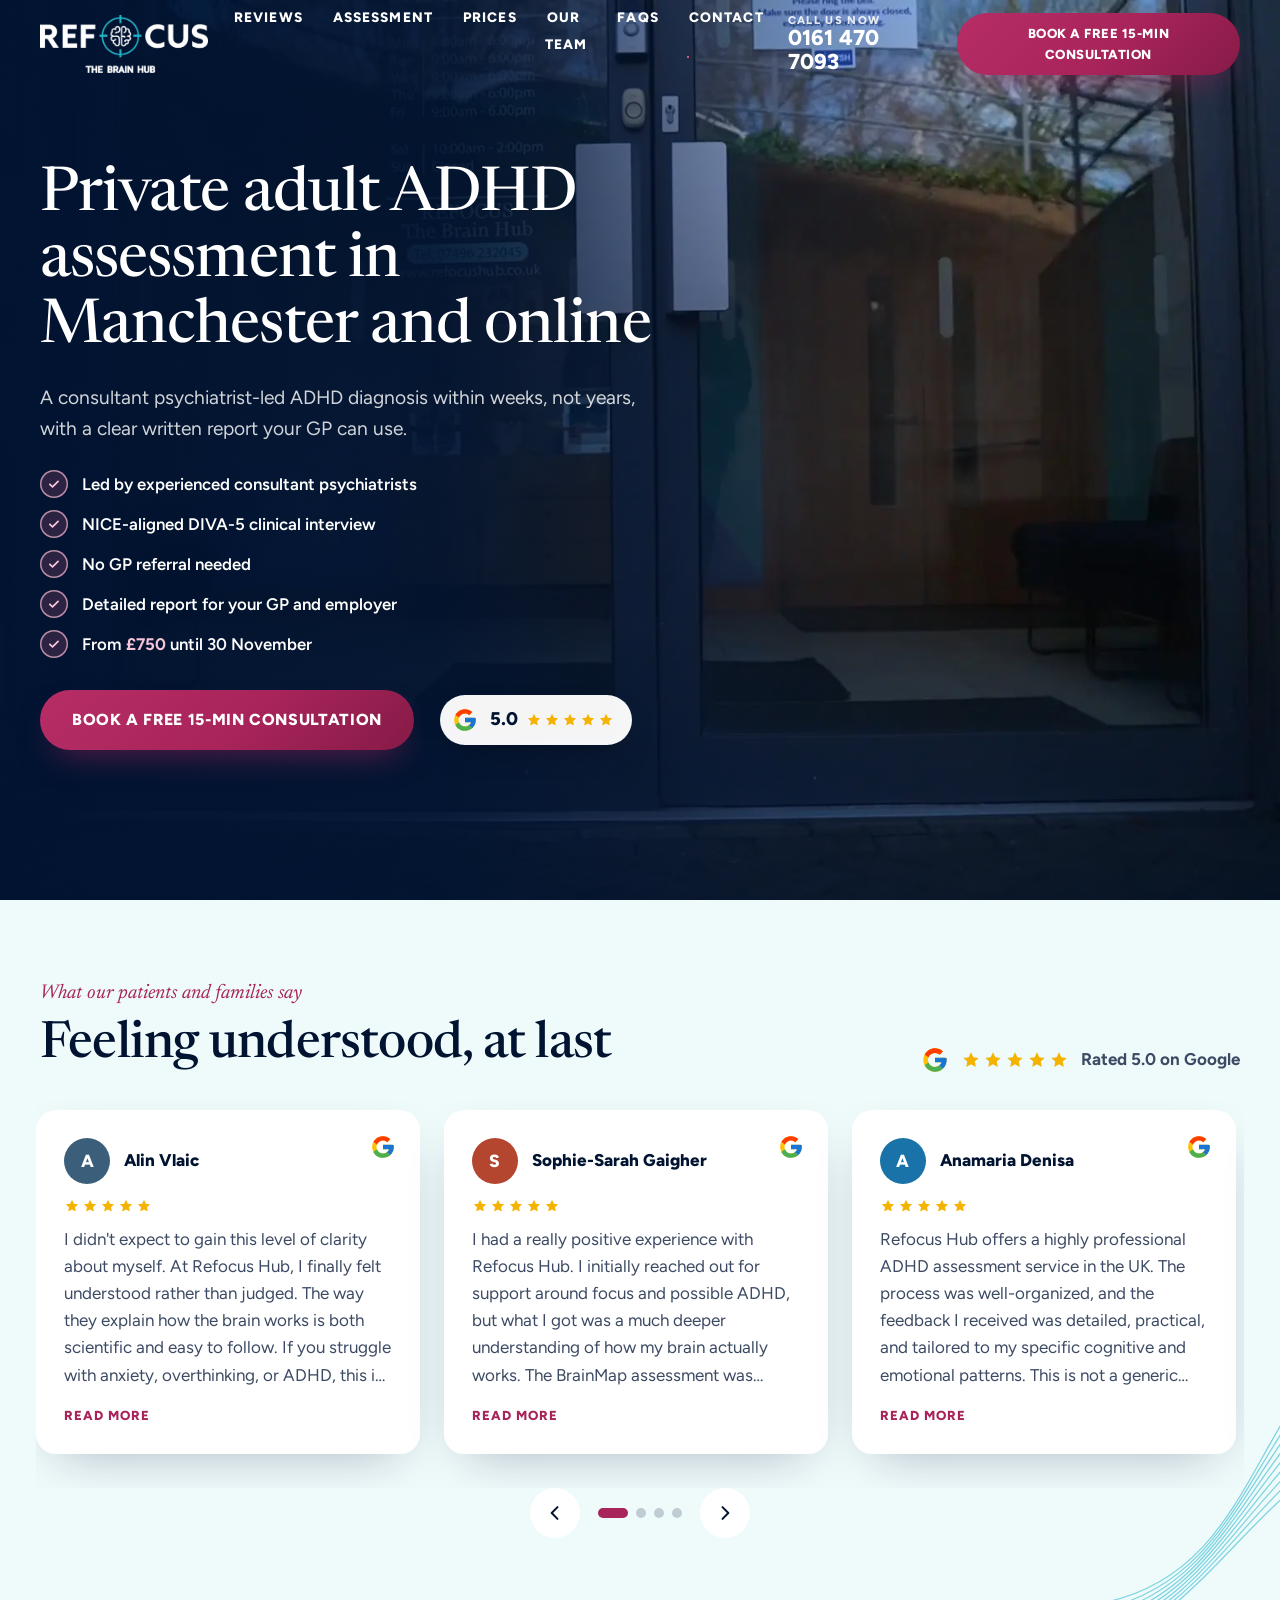
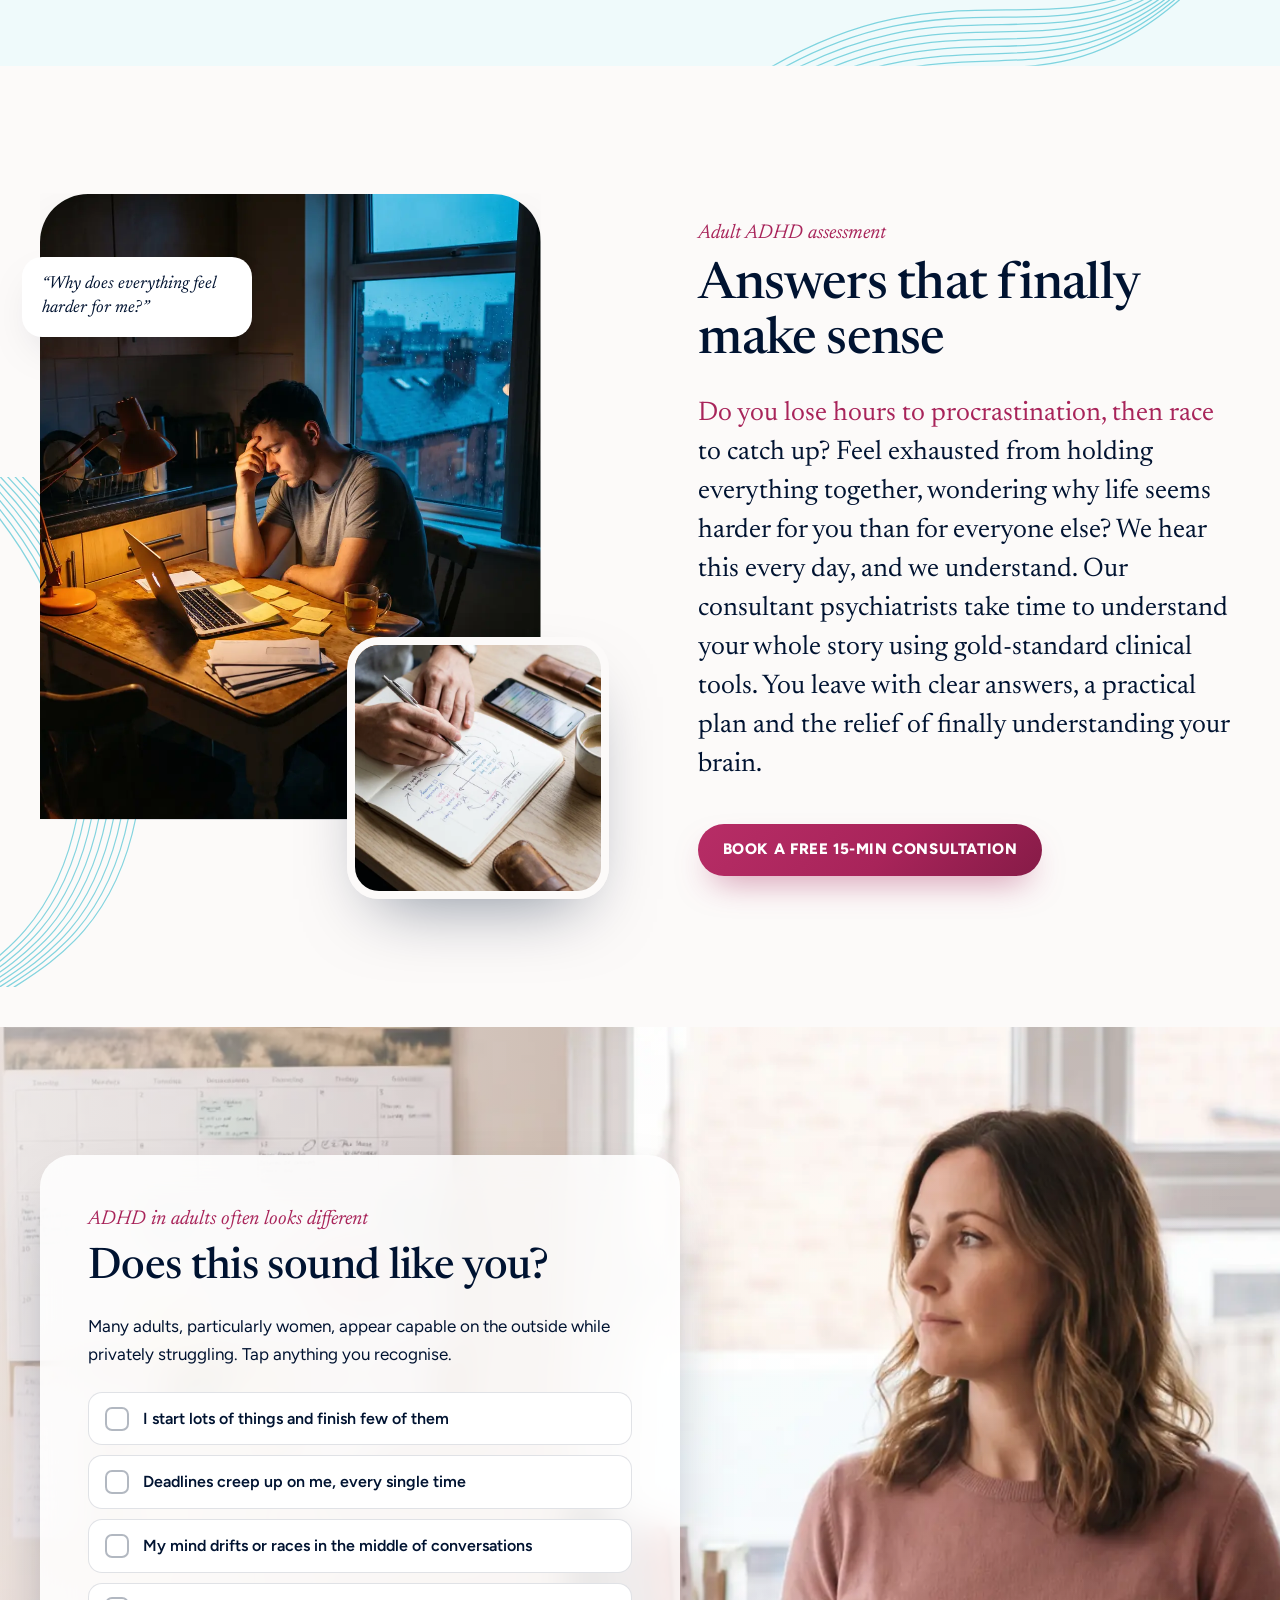
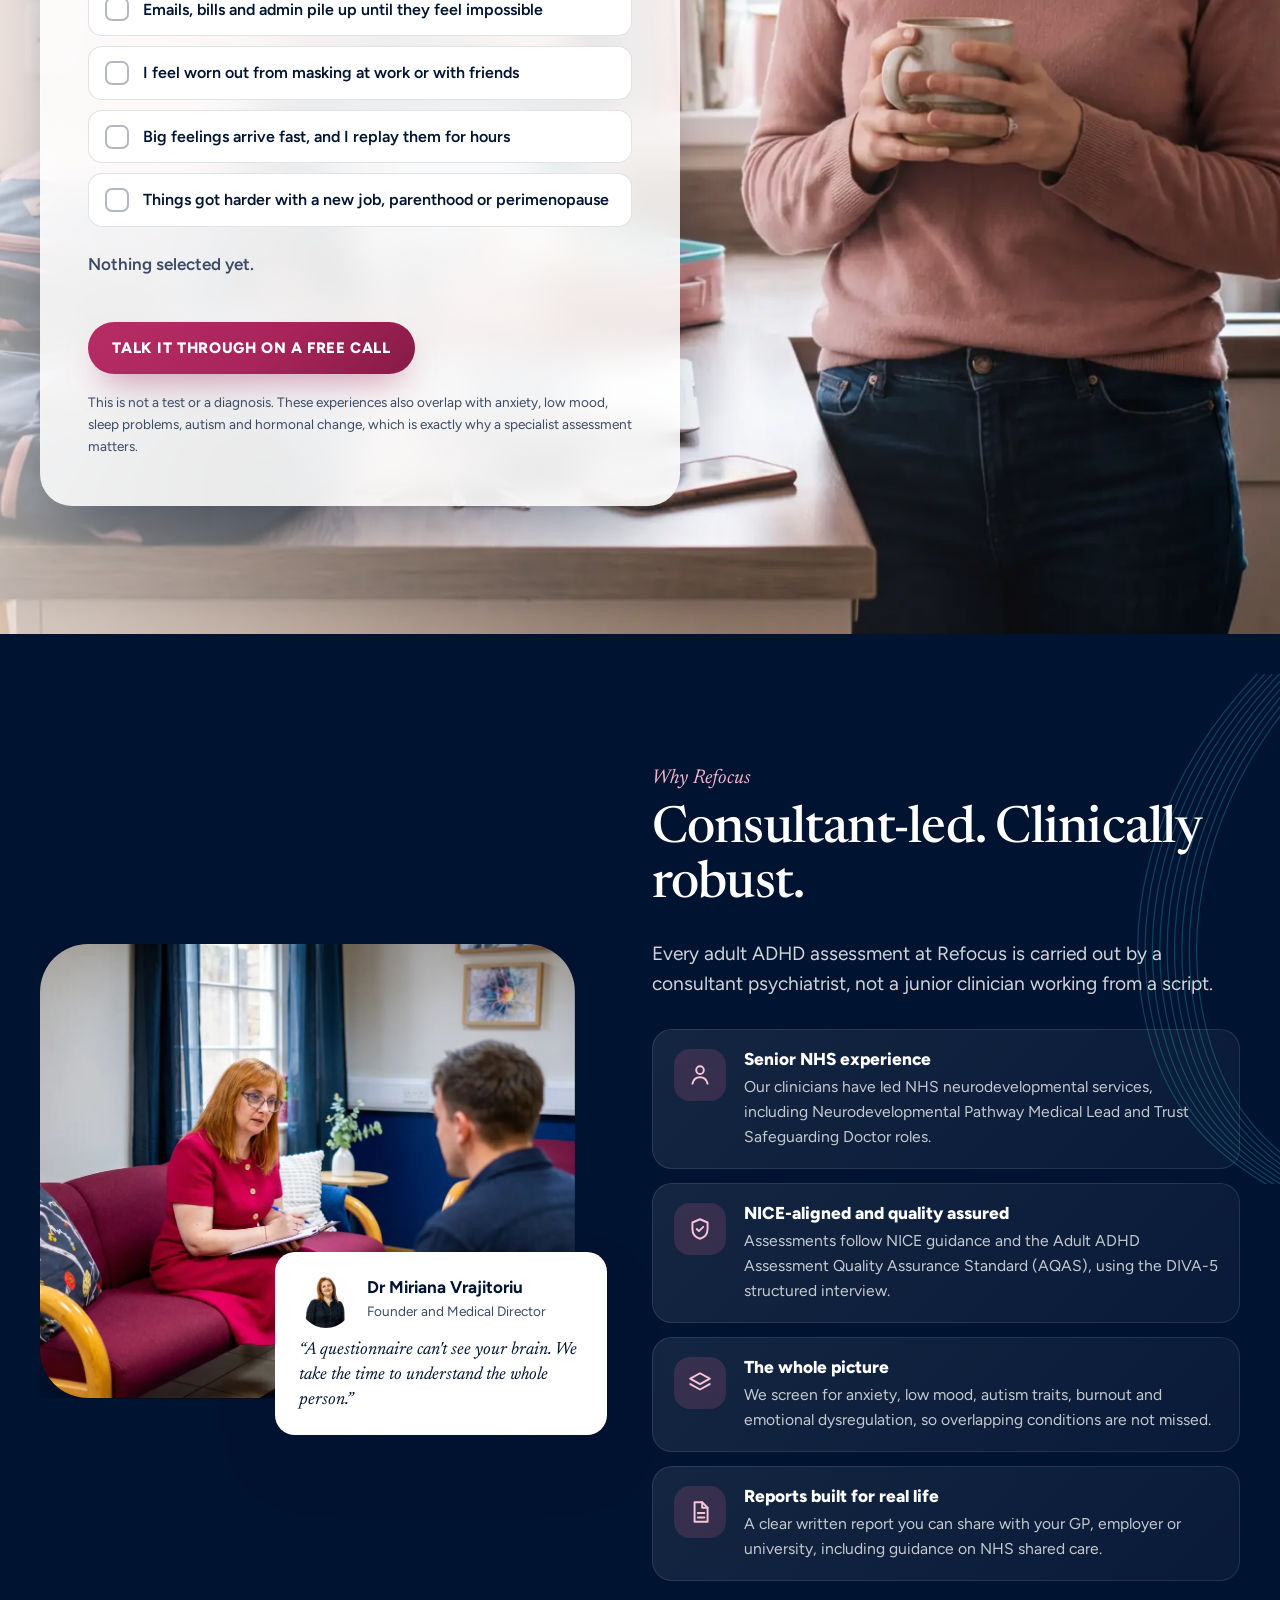
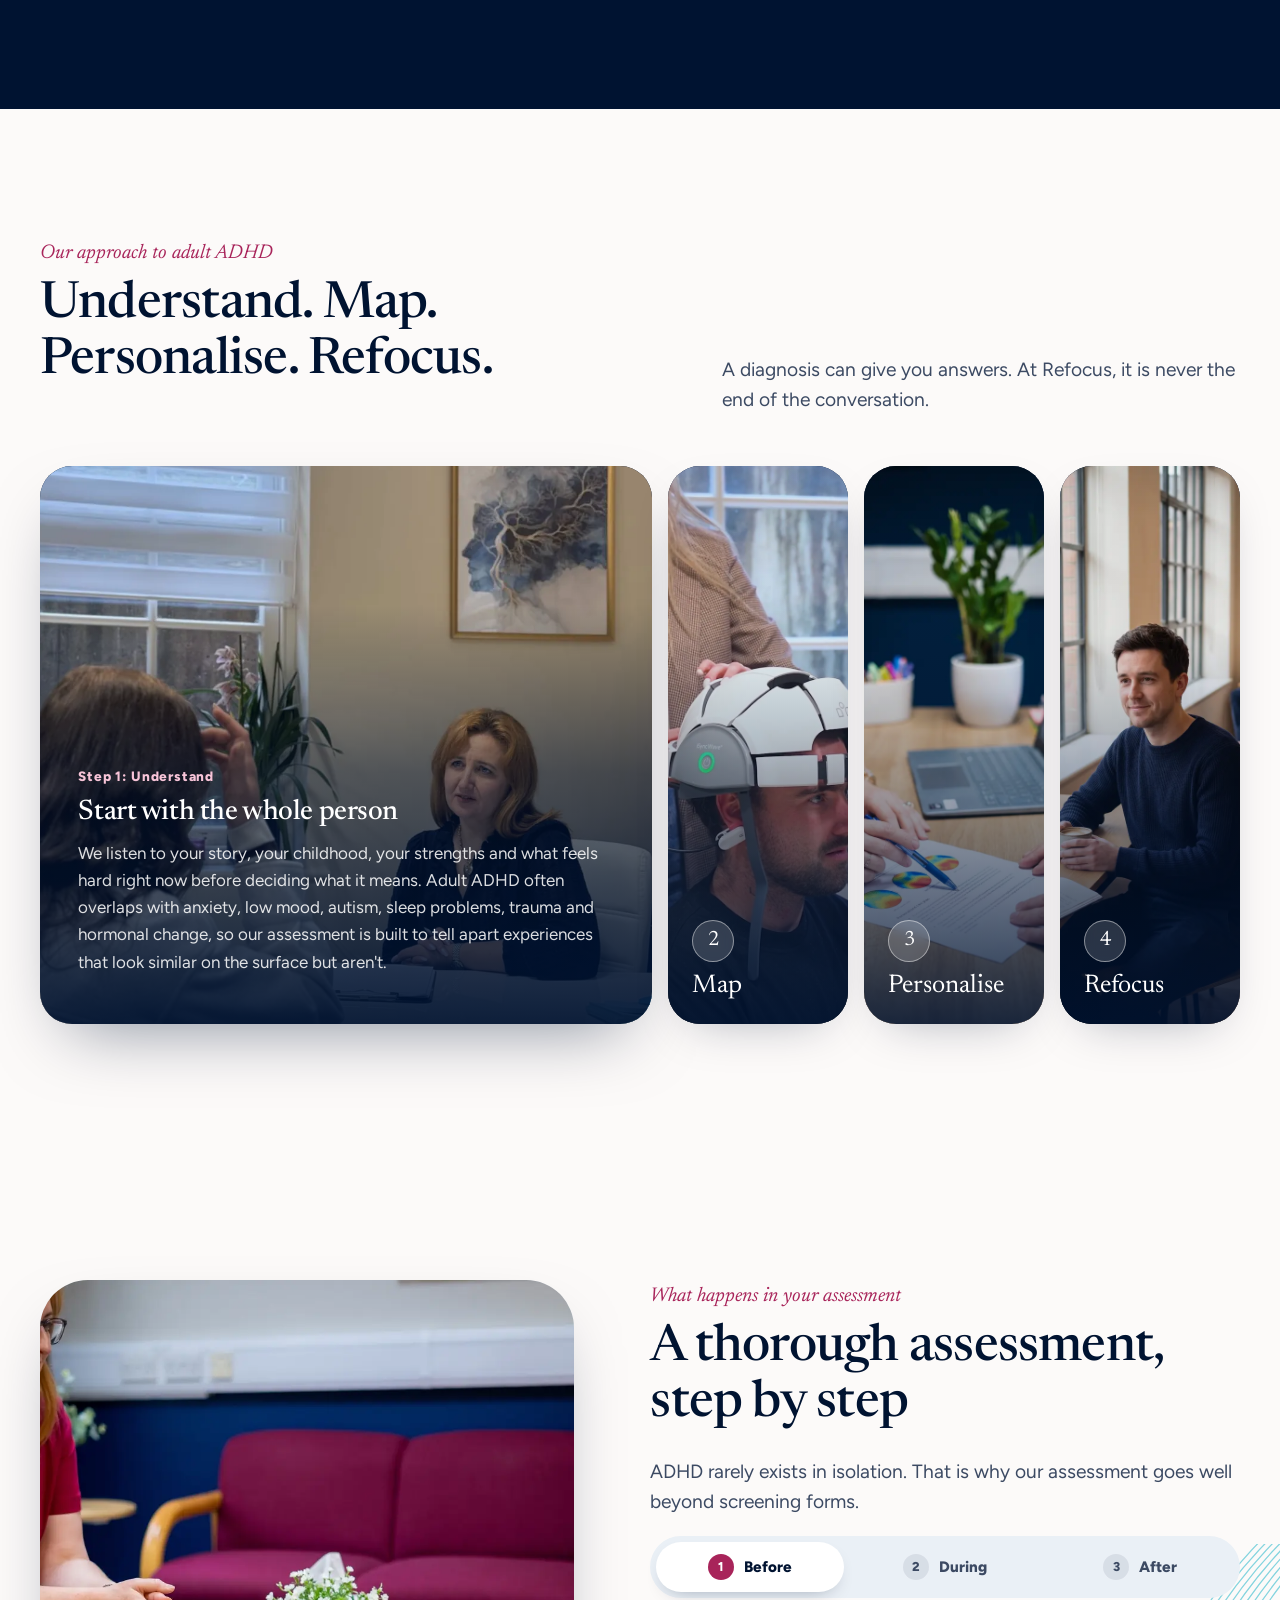
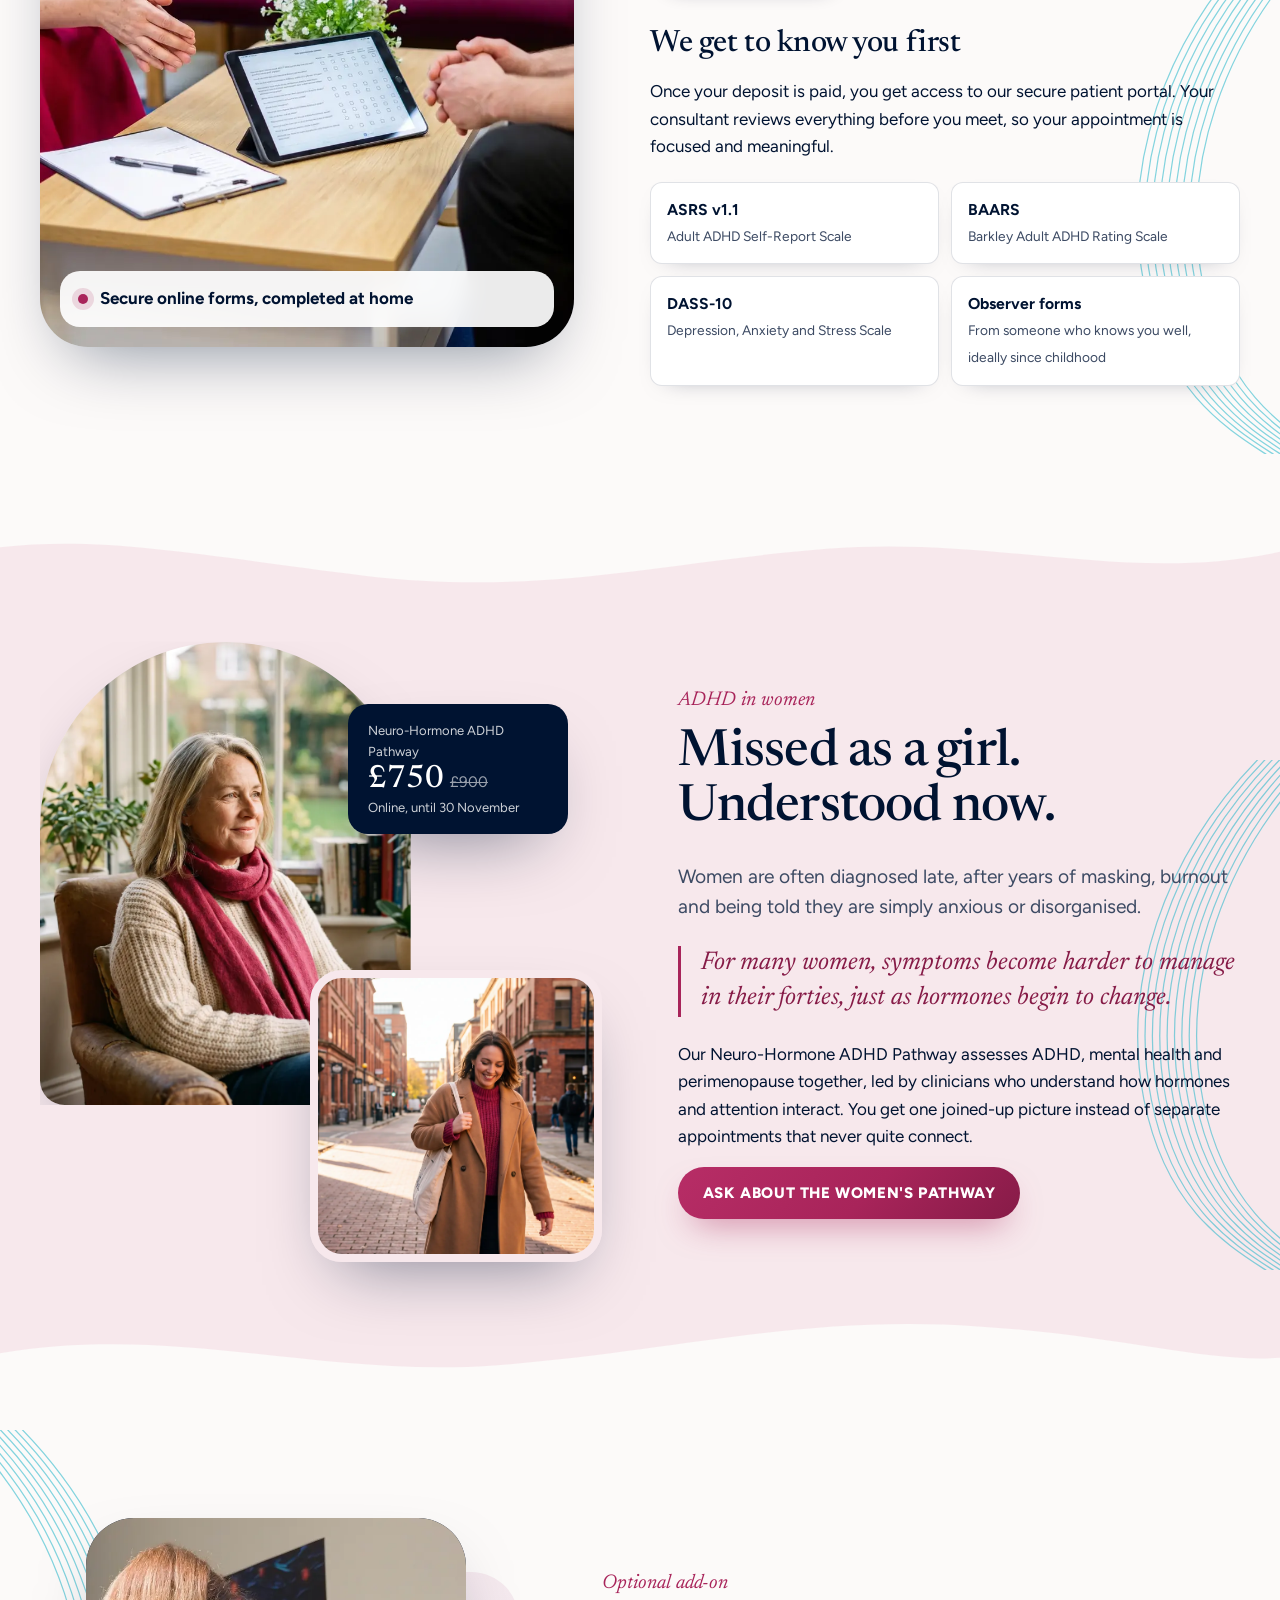
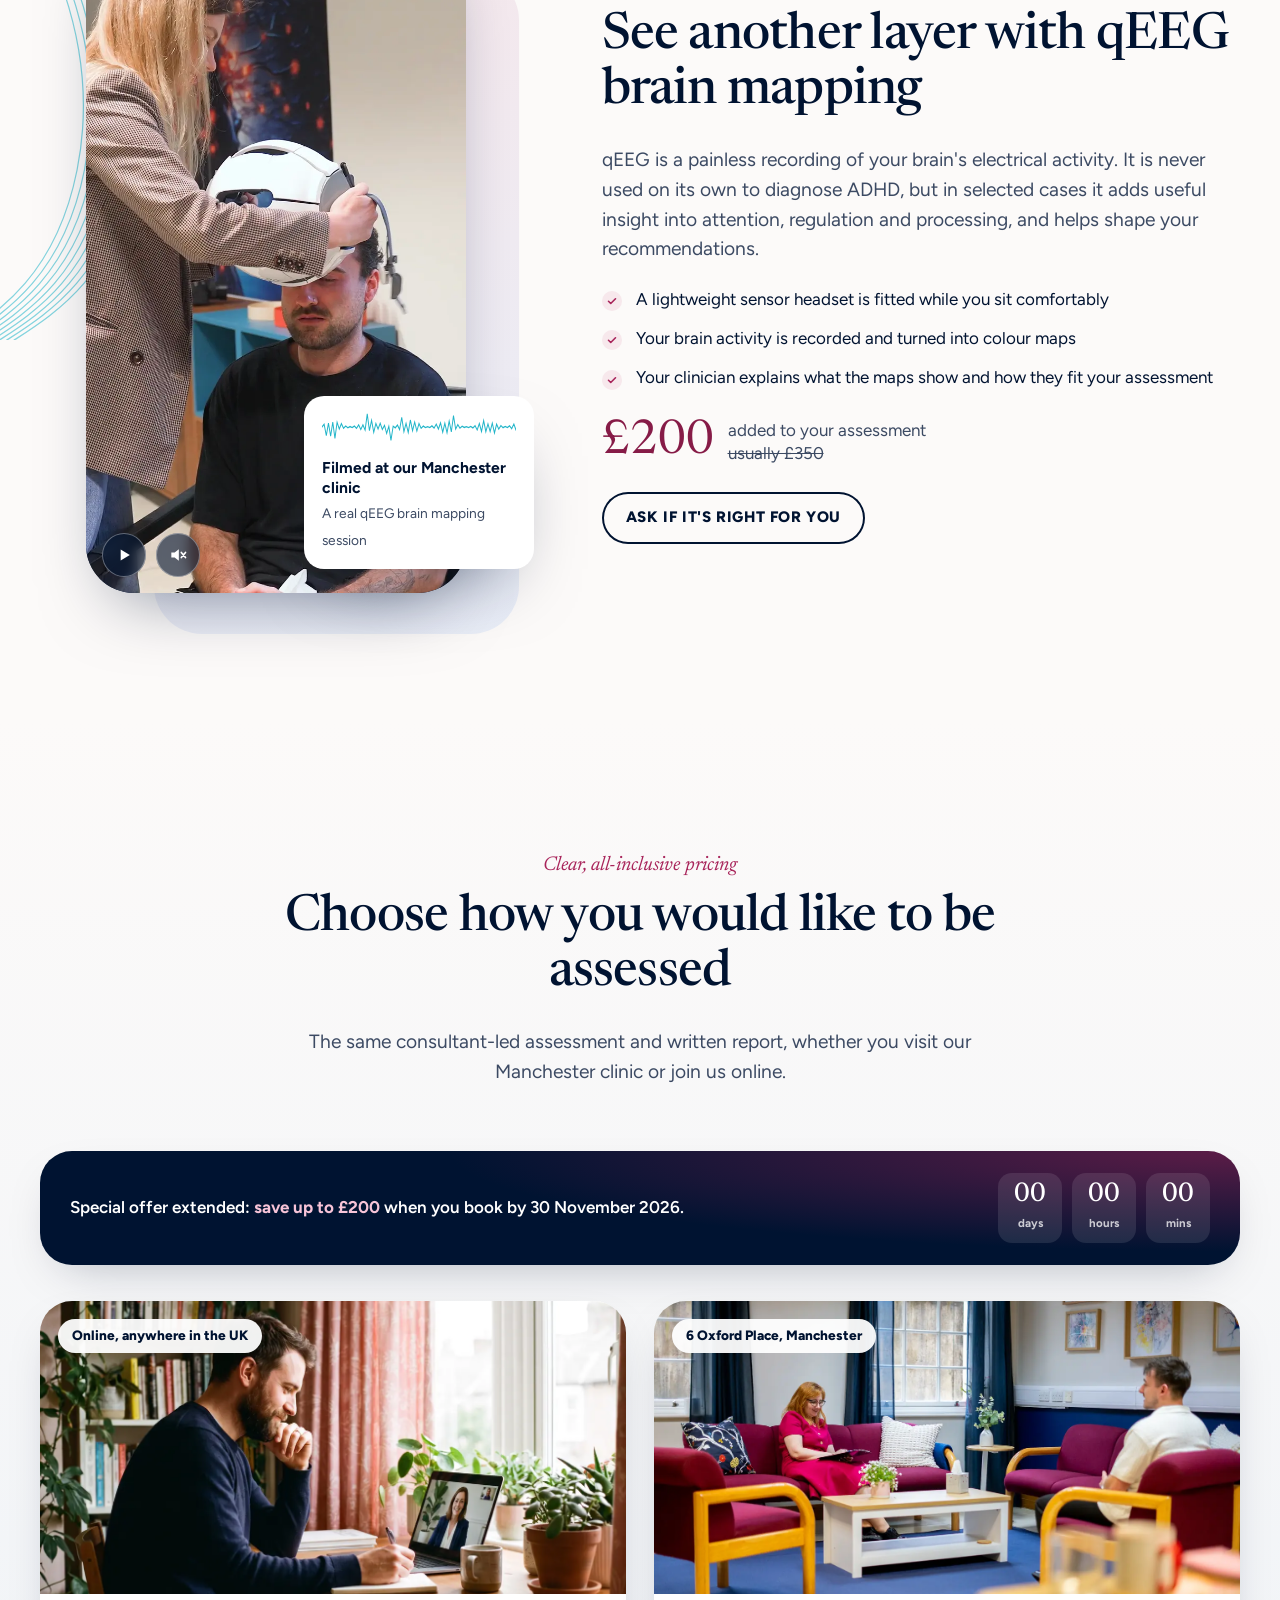
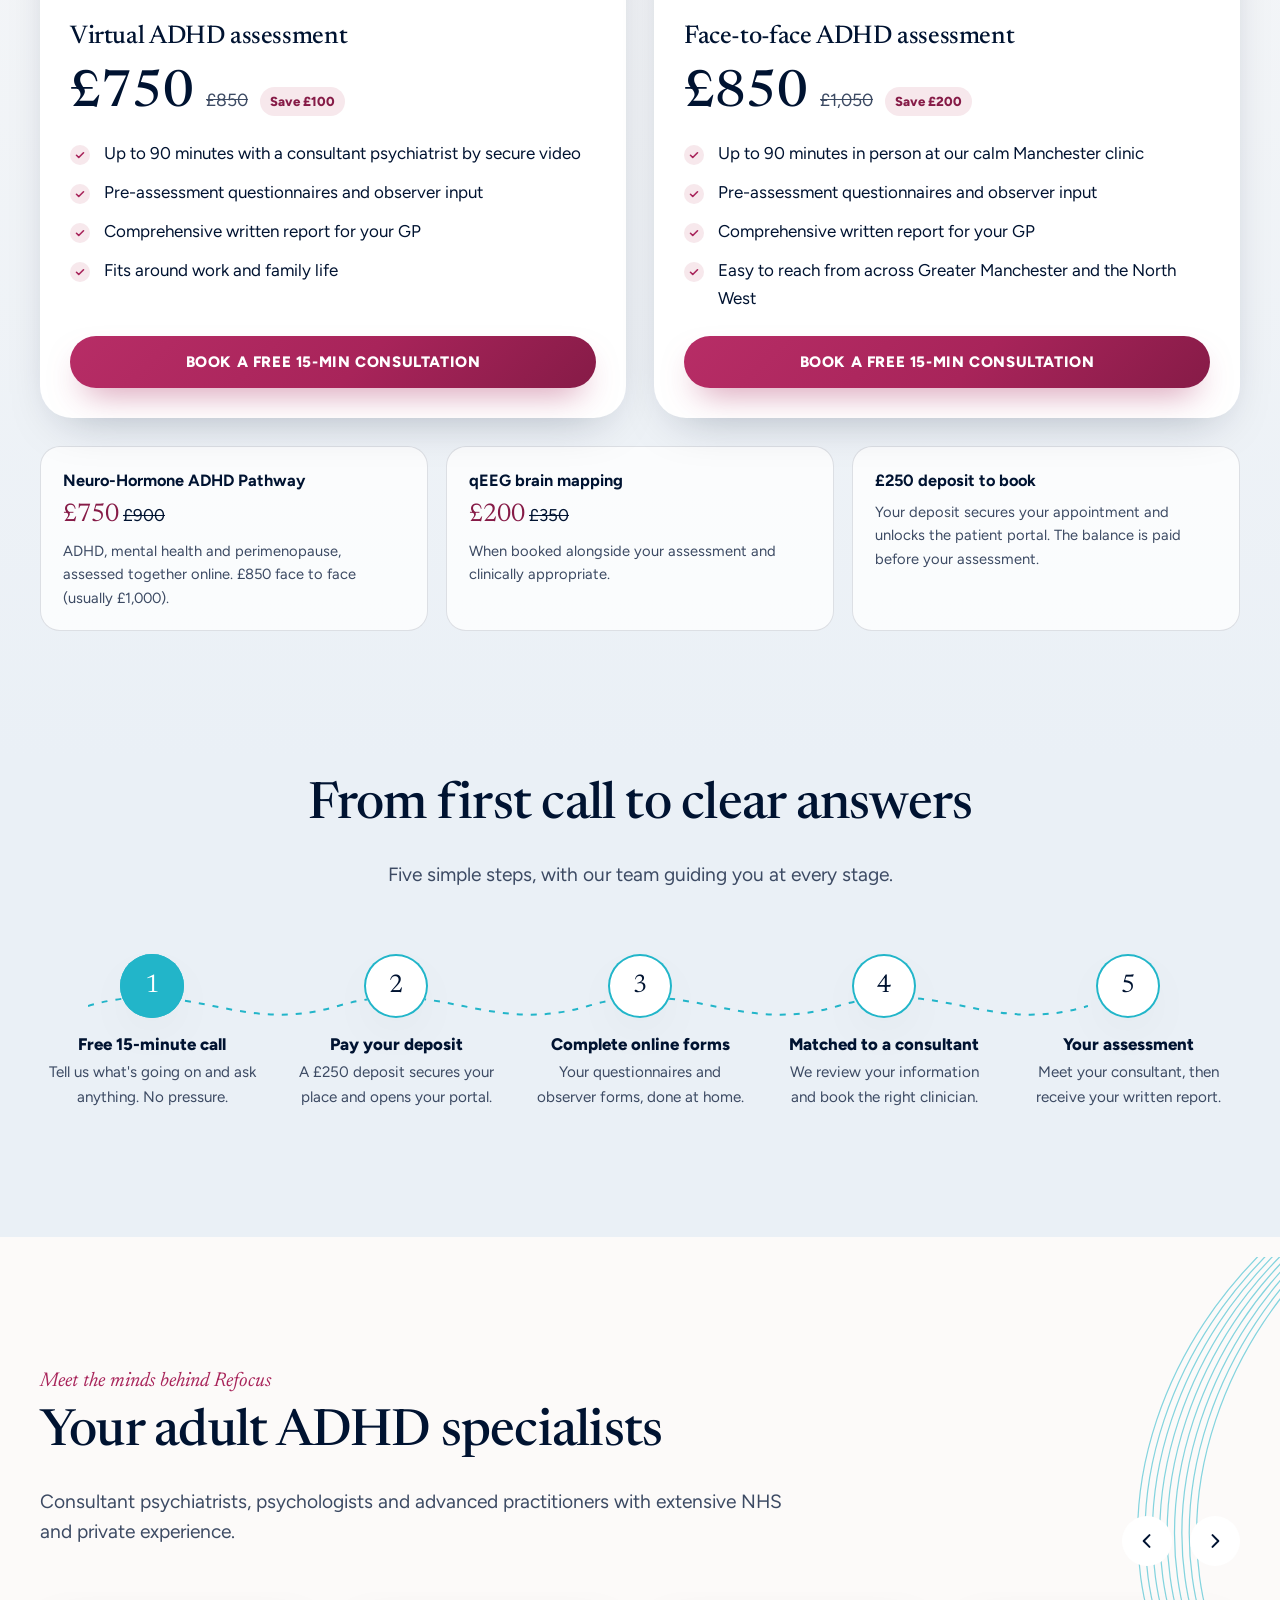
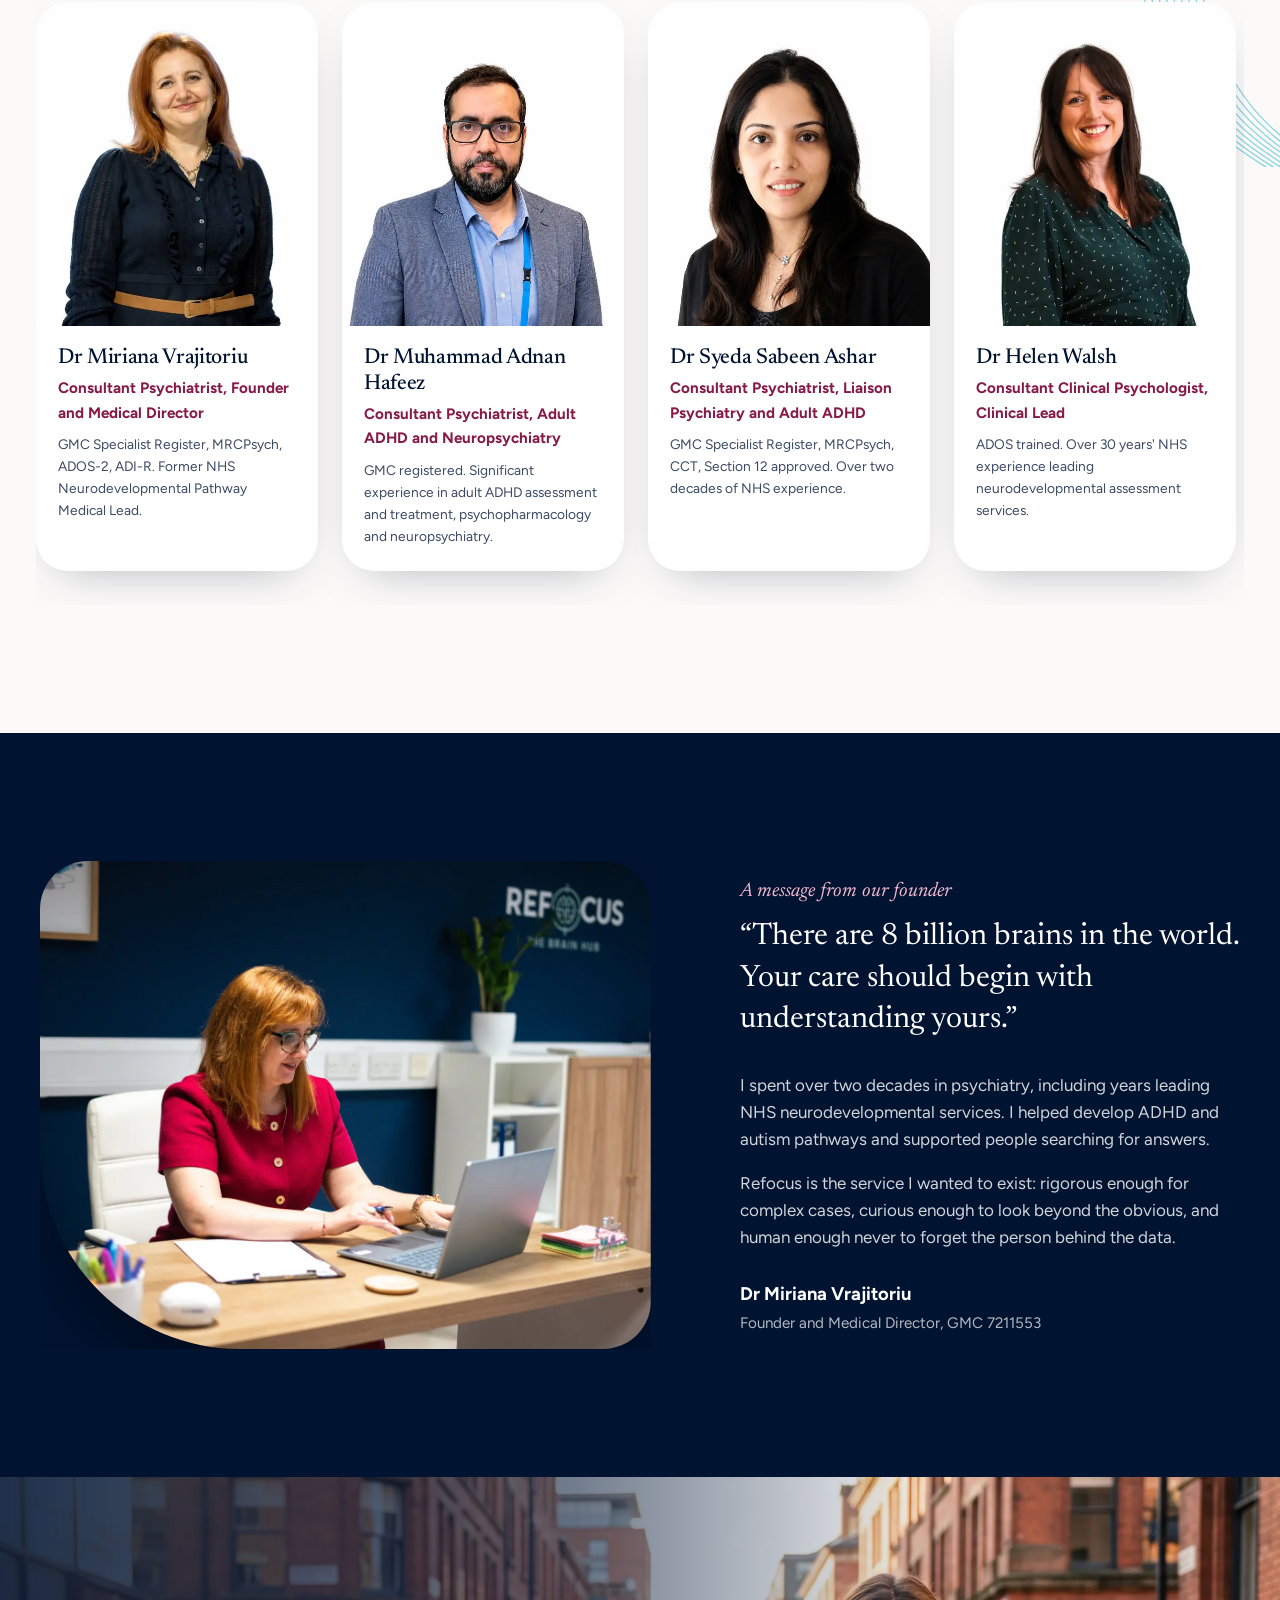
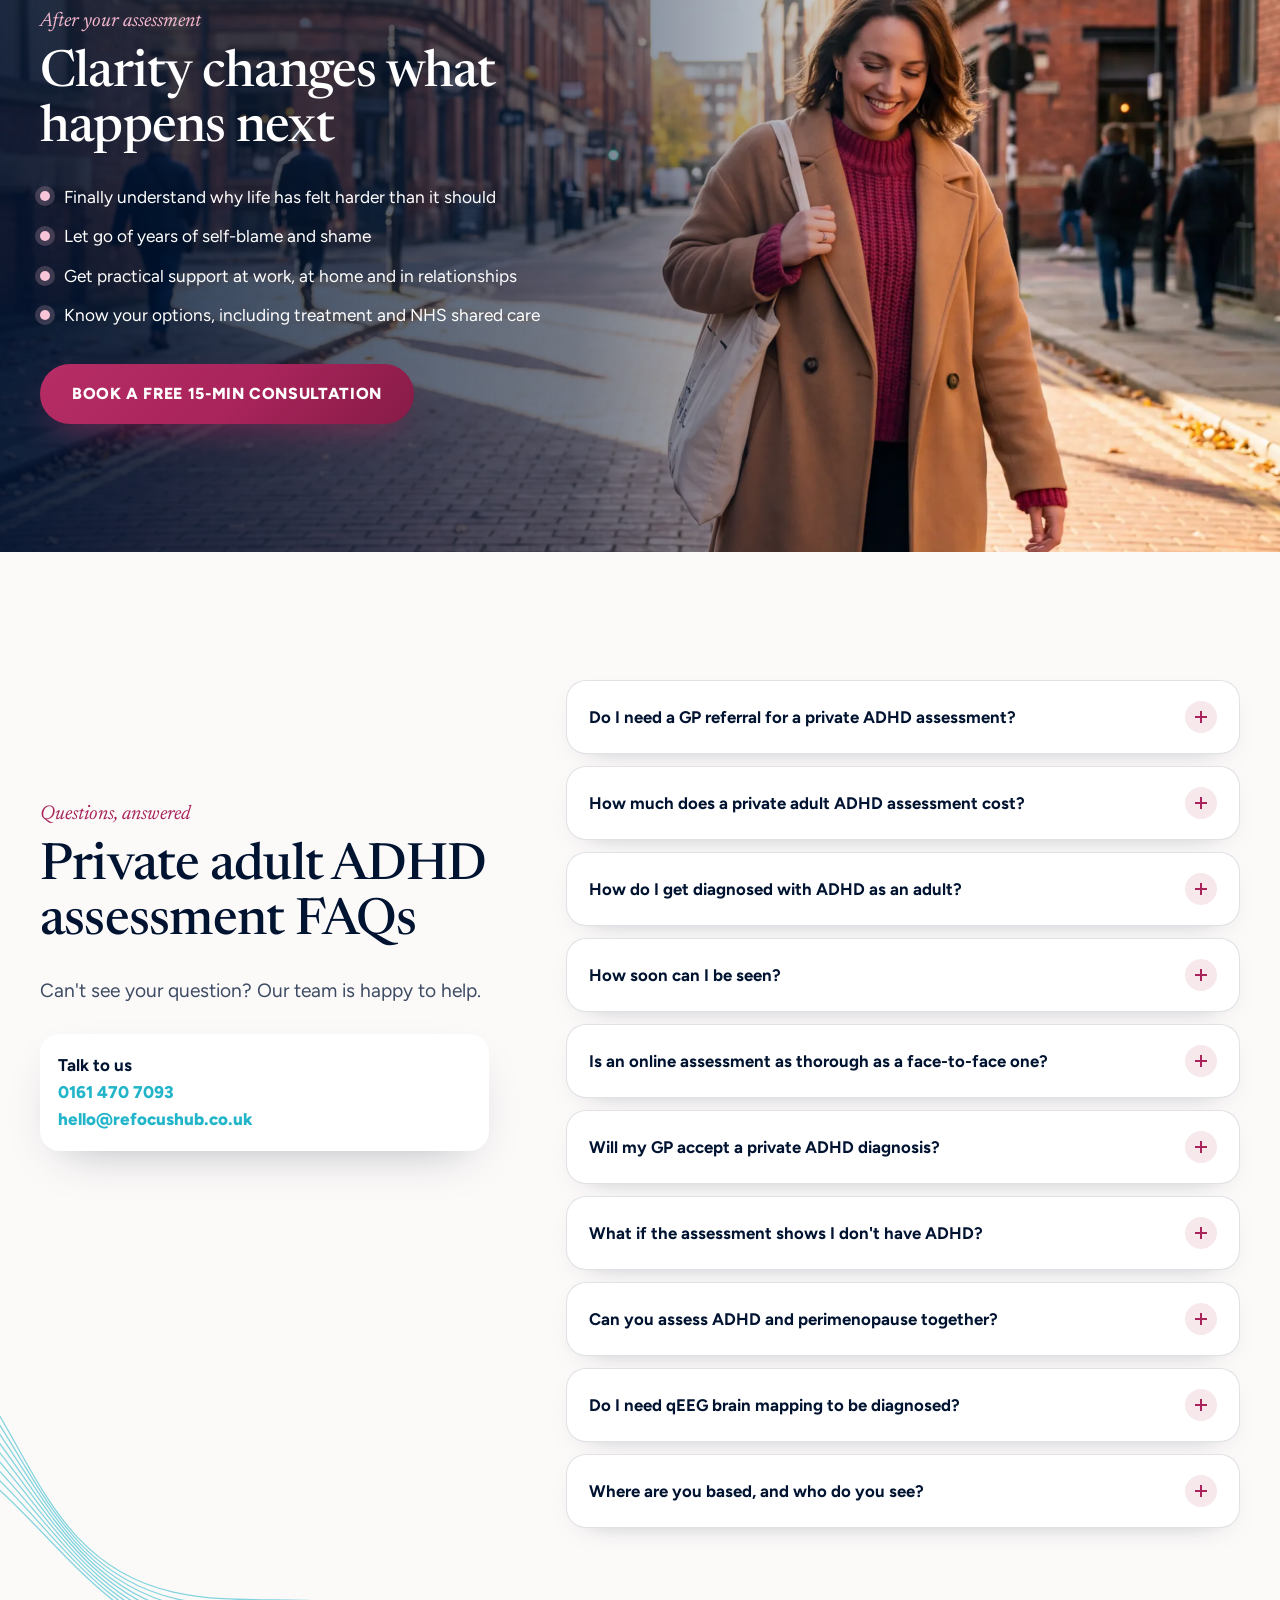
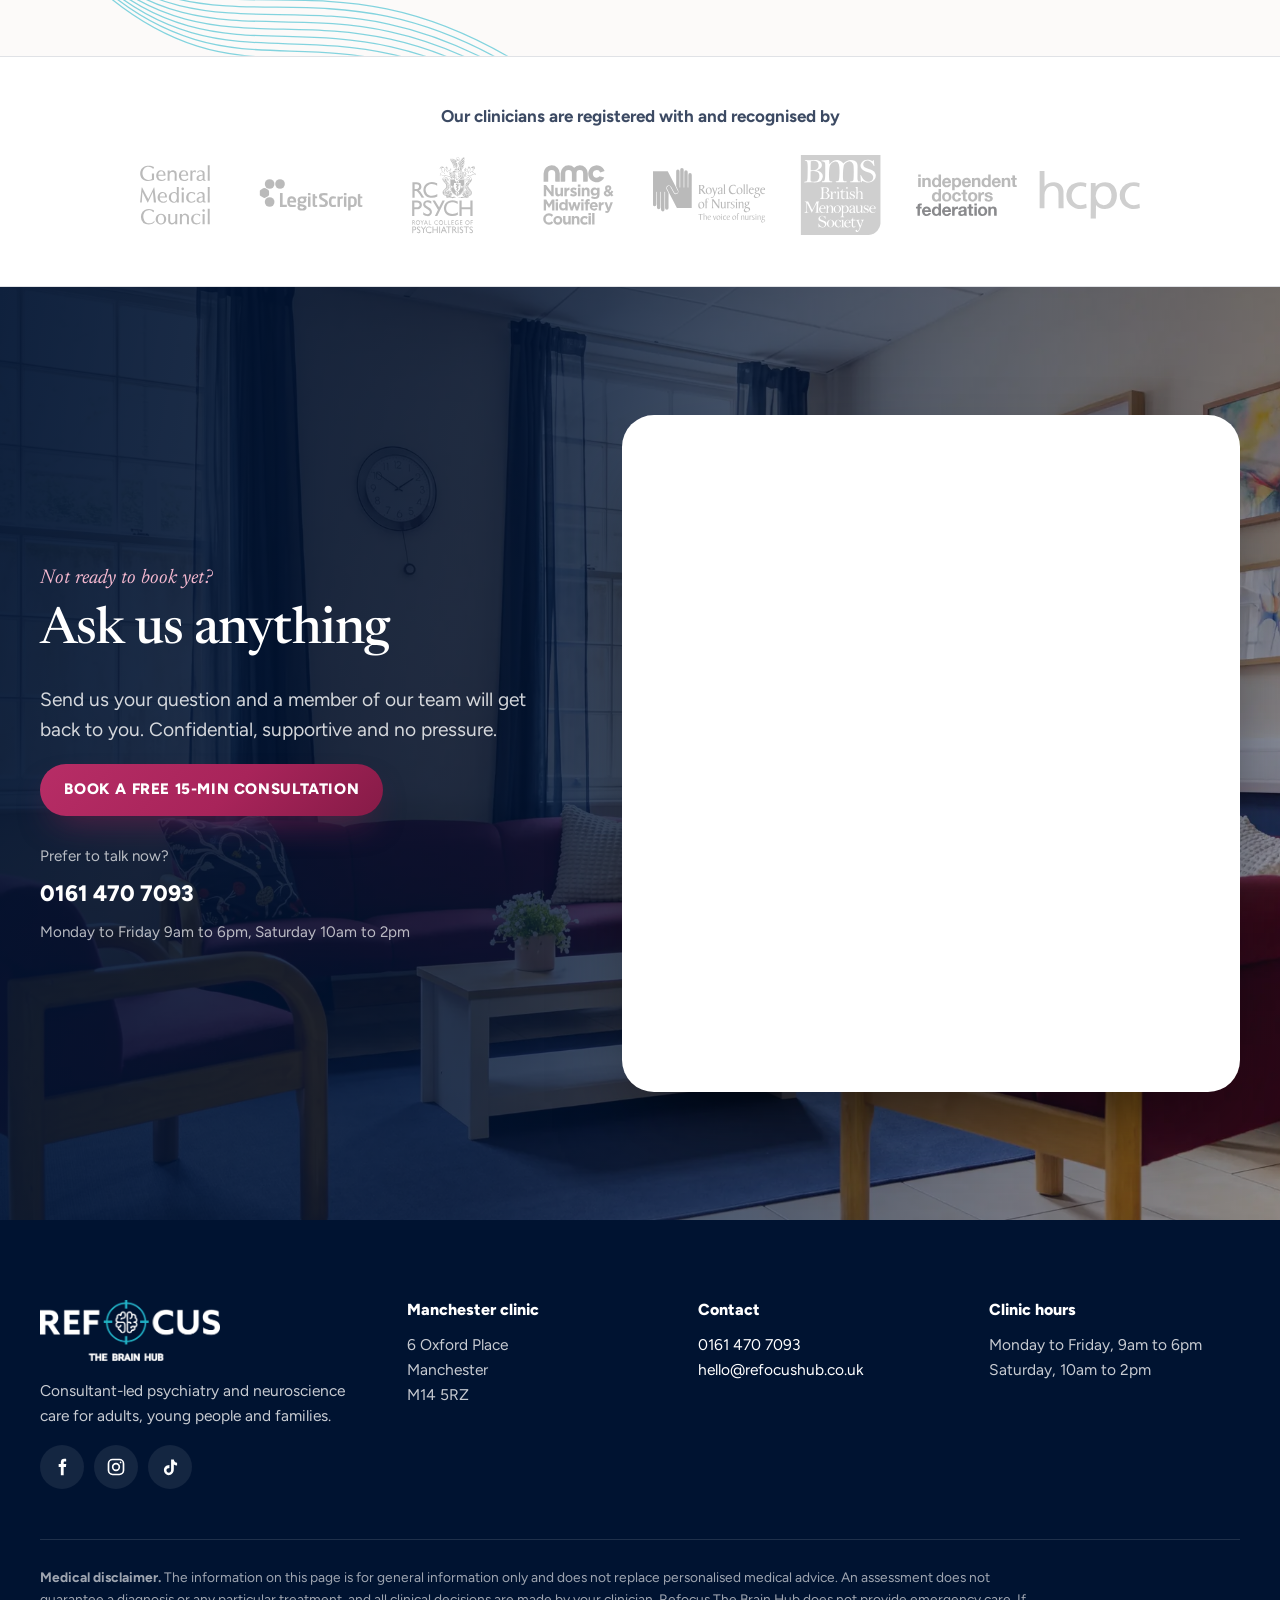
==== commit b3fd90d2: "Replace the enquiry form with the GoHighLevel LP Form on both landing pages The Ask us anything sect" ====
--- a/adhd-assessment-adults/index.html
+++ b/adhd-assessment-adults/index.html
@@ -613,31 +613,27 @@
             <span>Monday to Friday 9am to 6pm, Saturday 10am to 2pm</span>
           </div>
         </div>
-        <div class="form-card">
-          <h3>Send us an enquiry</h3>
-          <p class="sub">We'll reply as soon as we can.</p>
-          <form id="enquiry-form" novalidate data-endpoint="">
-            <div class="form-grid">
-              <div class="field"><label for="f-first">First name</label><input id="f-first" name="first_name" autocomplete="given-name" required><span class="err" aria-live="polite"></span></div>
-              <div class="field"><label for="f-last">Last name</label><input id="f-last" name="last_name" autocomplete="family-name" required><span class="err" aria-live="polite"></span></div>
-              <div class="field"><label for="f-email">Email</label><input id="f-email" name="email" type="email" autocomplete="email" required><span class="err" aria-live="polite"></span></div>
-              <div class="field"><label for="f-phone">Phone</label><input id="f-phone" name="phone" type="tel" autocomplete="tel" required><span class="err" aria-live="polite"></span></div>
-              <div class="field full"><label for="f-source">How did you hear about us?</label>
-                <select id="f-source" name="source" required>
-                  <option value="">Please choose</option>
-                  <option>Google search</option>
-                  <option>Google ad</option>
-                  <option>Social media</option>
-                  <option>GP or another clinician</option>
-                  <option>Friend or family</option>
-                  <option>Other</option>
-                </select><span class="err" aria-live="polite"></span></div>
-              <div class="field full"><label for="f-msg">Your question</label><textarea id="f-msg" name="message" required placeholder="How can we help?"></textarea><span class="err" aria-live="polite"></span></div>
-              <label class="consent"><input type="checkbox" name="consent" required> I agree to Refocus The Brain Hub contacting me about my enquiry. We never share your details.</label>
-            </div>
-            <button class="btn btn-primary btn-lg" type="submit">Send enquiry</button>
-            <p class="form-status" role="status" hidden></p>
-          </form>
+        <div class="form-card form-embed">
+          <iframe
+            src="https://api.leadconnectorhq.com/widget/form/UmtLN4c9B2SbJRL9PuvO"
+            style="width:100%;height:635px;border:none;border-radius:0px"
+            id="inline-UmtLN4c9B2SbJRL9PuvO"
+            data-layout="{'id':'INLINE'}"
+            data-trigger-type="alwaysShow"
+            data-trigger-value=""
+            data-activation-type="alwaysActivated"
+            data-activation-value=""
+            data-deactivation-type="neverDeactivate"
+            data-deactivation-value=""
+            data-form-name="LP Form"
+            data-height="635"
+            data-layout-iframe-id="inline-UmtLN4c9B2SbJRL9PuvO"
+            data-form-id="UmtLN4c9B2SbJRL9PuvO"
+            data-cookie-consent="true"
+            data-cookie-consent-provider="auto"
+            title="LP Form">
+          </iframe>
+          <script src="https://link.msgsndr.com/js/form_embed.js"></script>
         </div>
       </div>
     </section>
--- a/adhd-assessment-adults/styles.css
+++ b/adhd-assessment-adults/styles.css
@@ -611,3 +611,8 @@
 .modal-close svg { width: 20px; height: 20px; }
 .booking-embed { min-height: min(600px, 60dvh); }
 body:has(.book-modal[open]) { overflow: hidden; }
+
+/* ---------- GoHighLevel enquiry form ---------- */
+.form-card.form-embed { padding: clamp(20px, 3vw, 32px); }
+/* form_embed.js makes the iframe 5px taller than the form, and the form leaves 17px under its button: pull both back in so the card has even padding */
+.form-embed iframe { display: block; width: 100%; min-height: 200px; margin-bottom: -22px; }
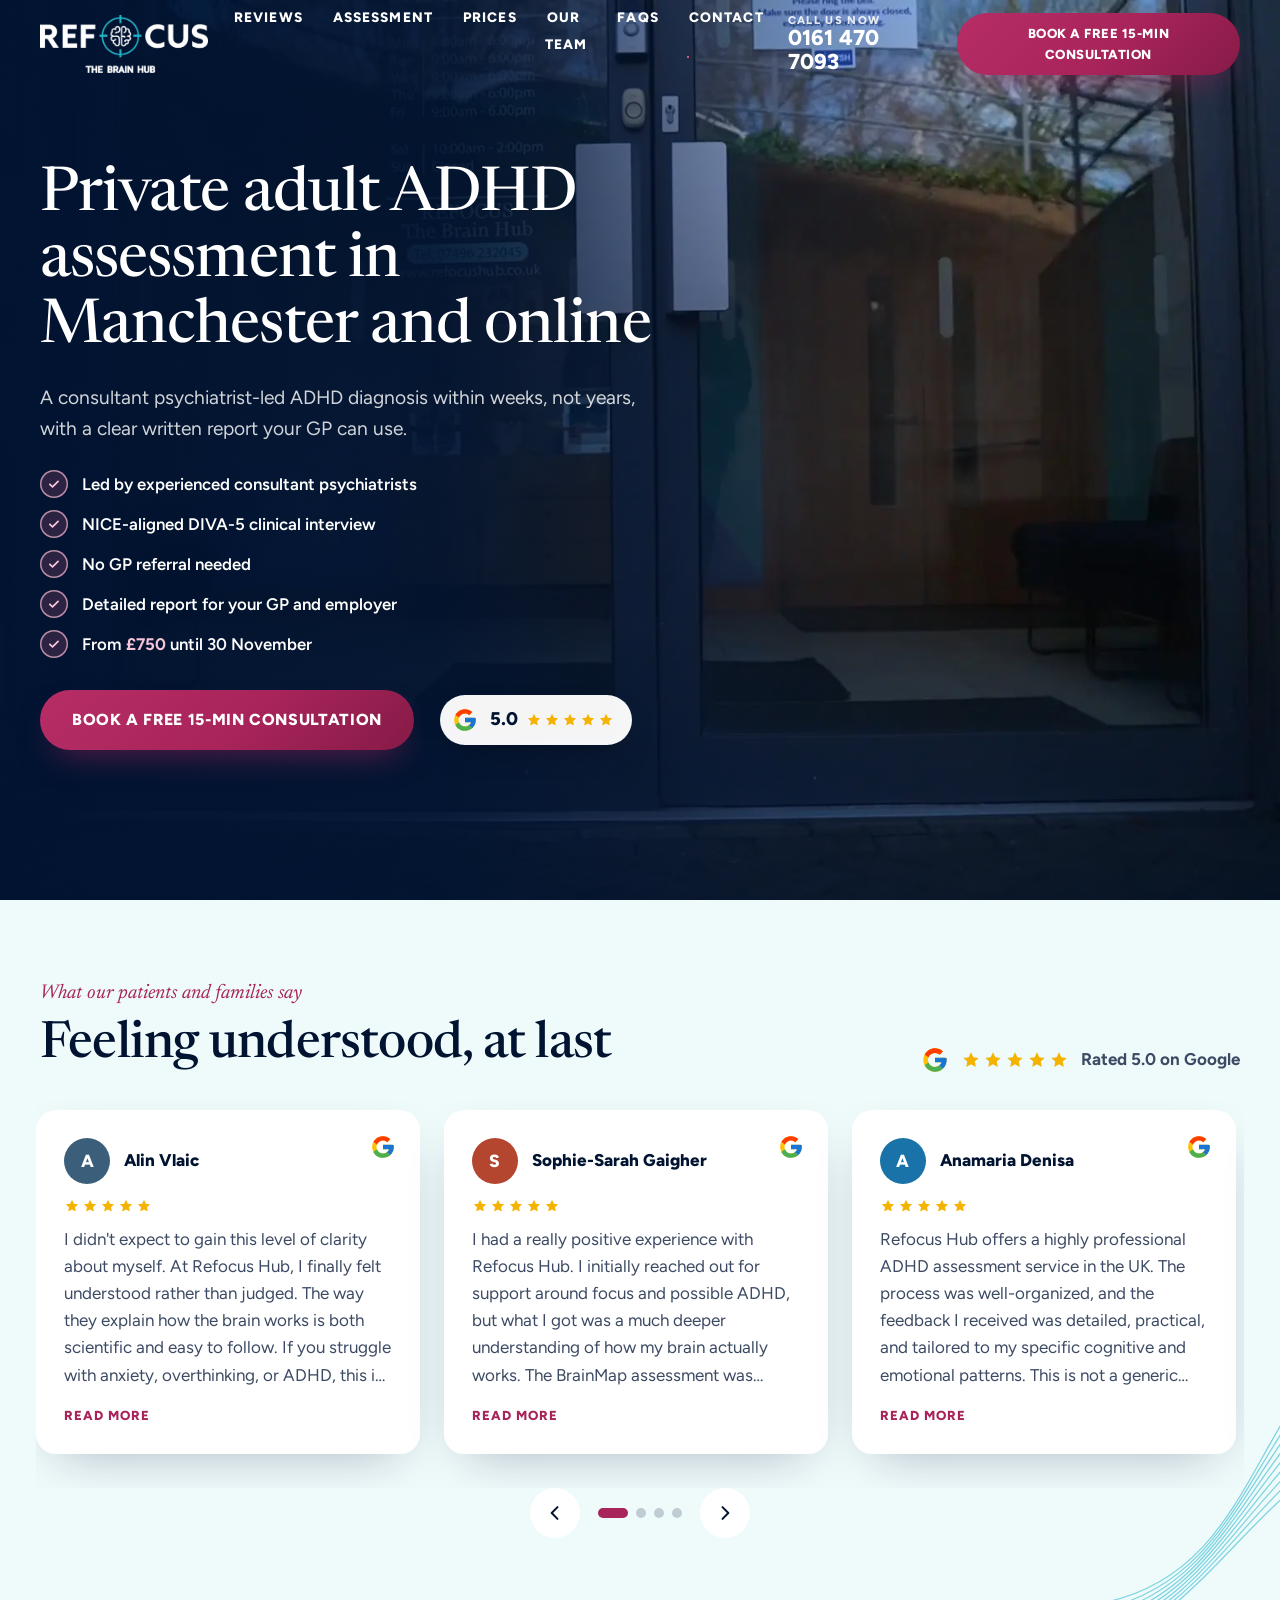
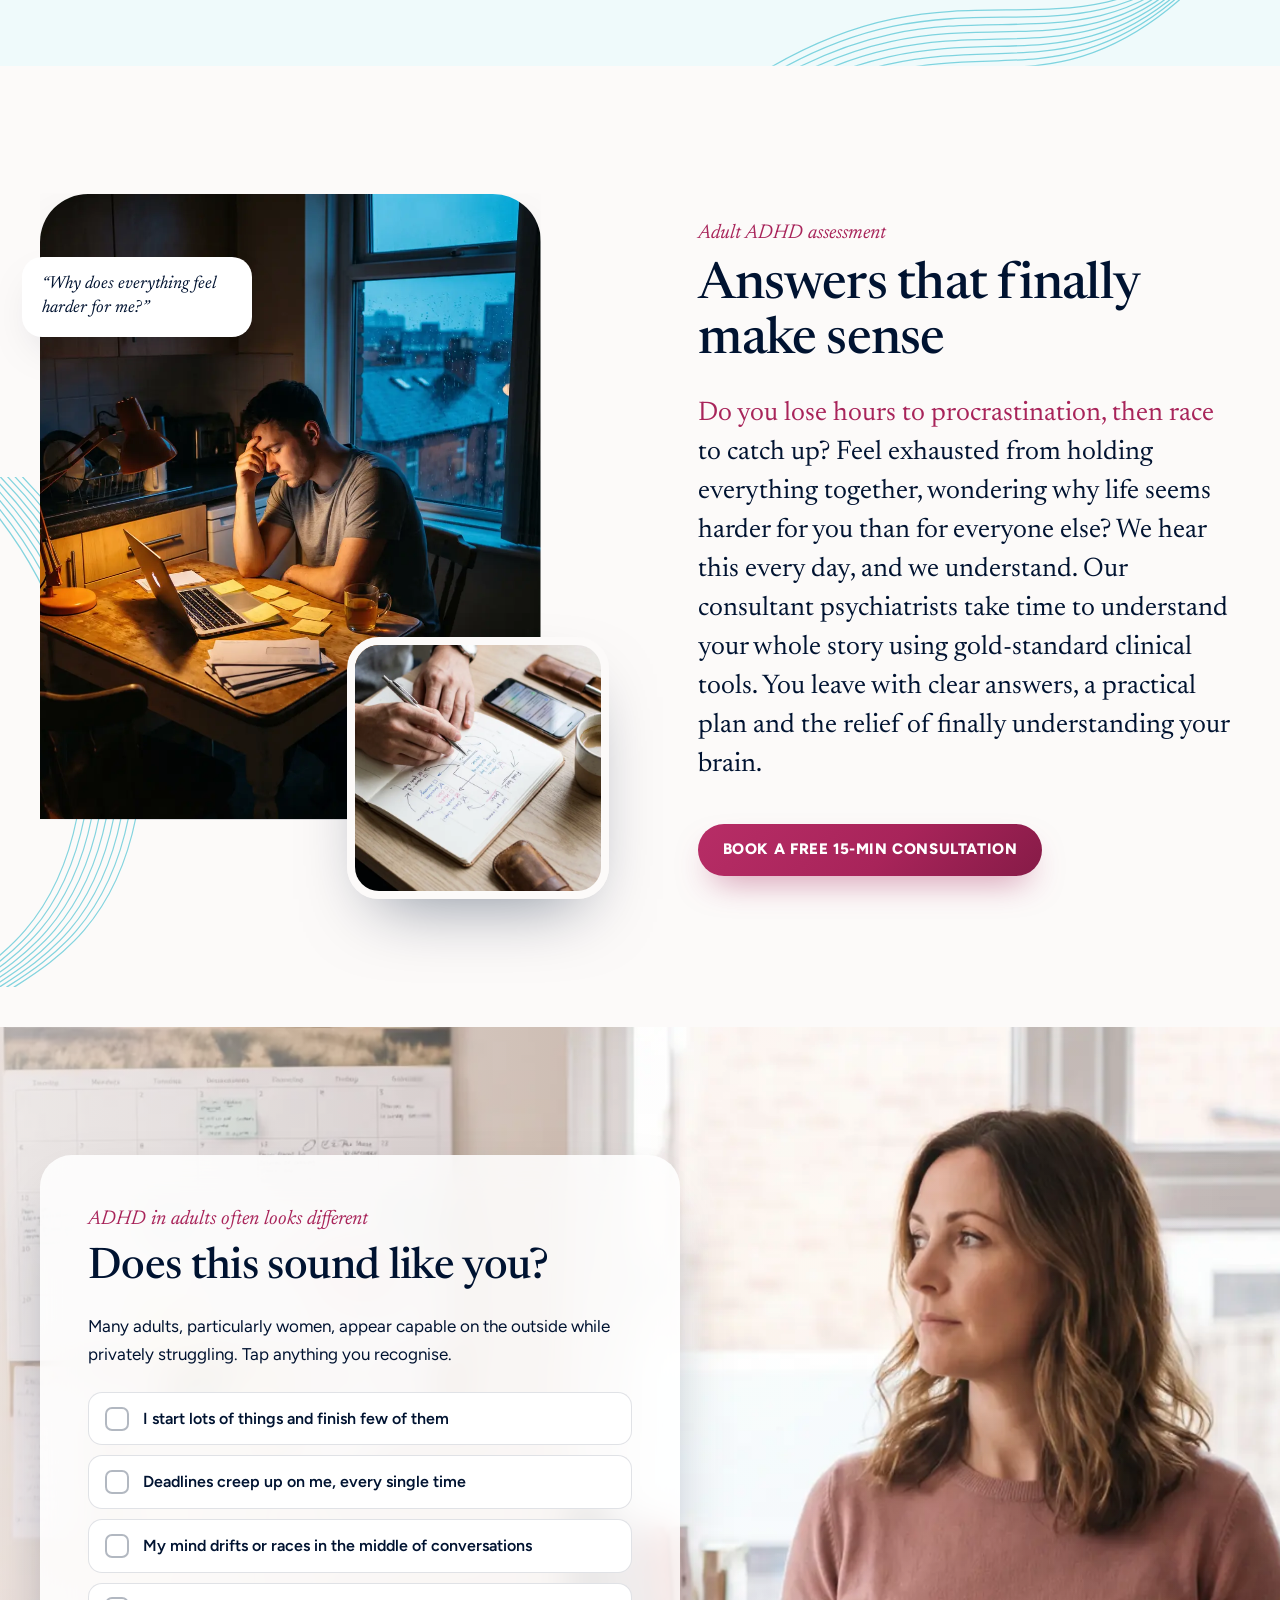
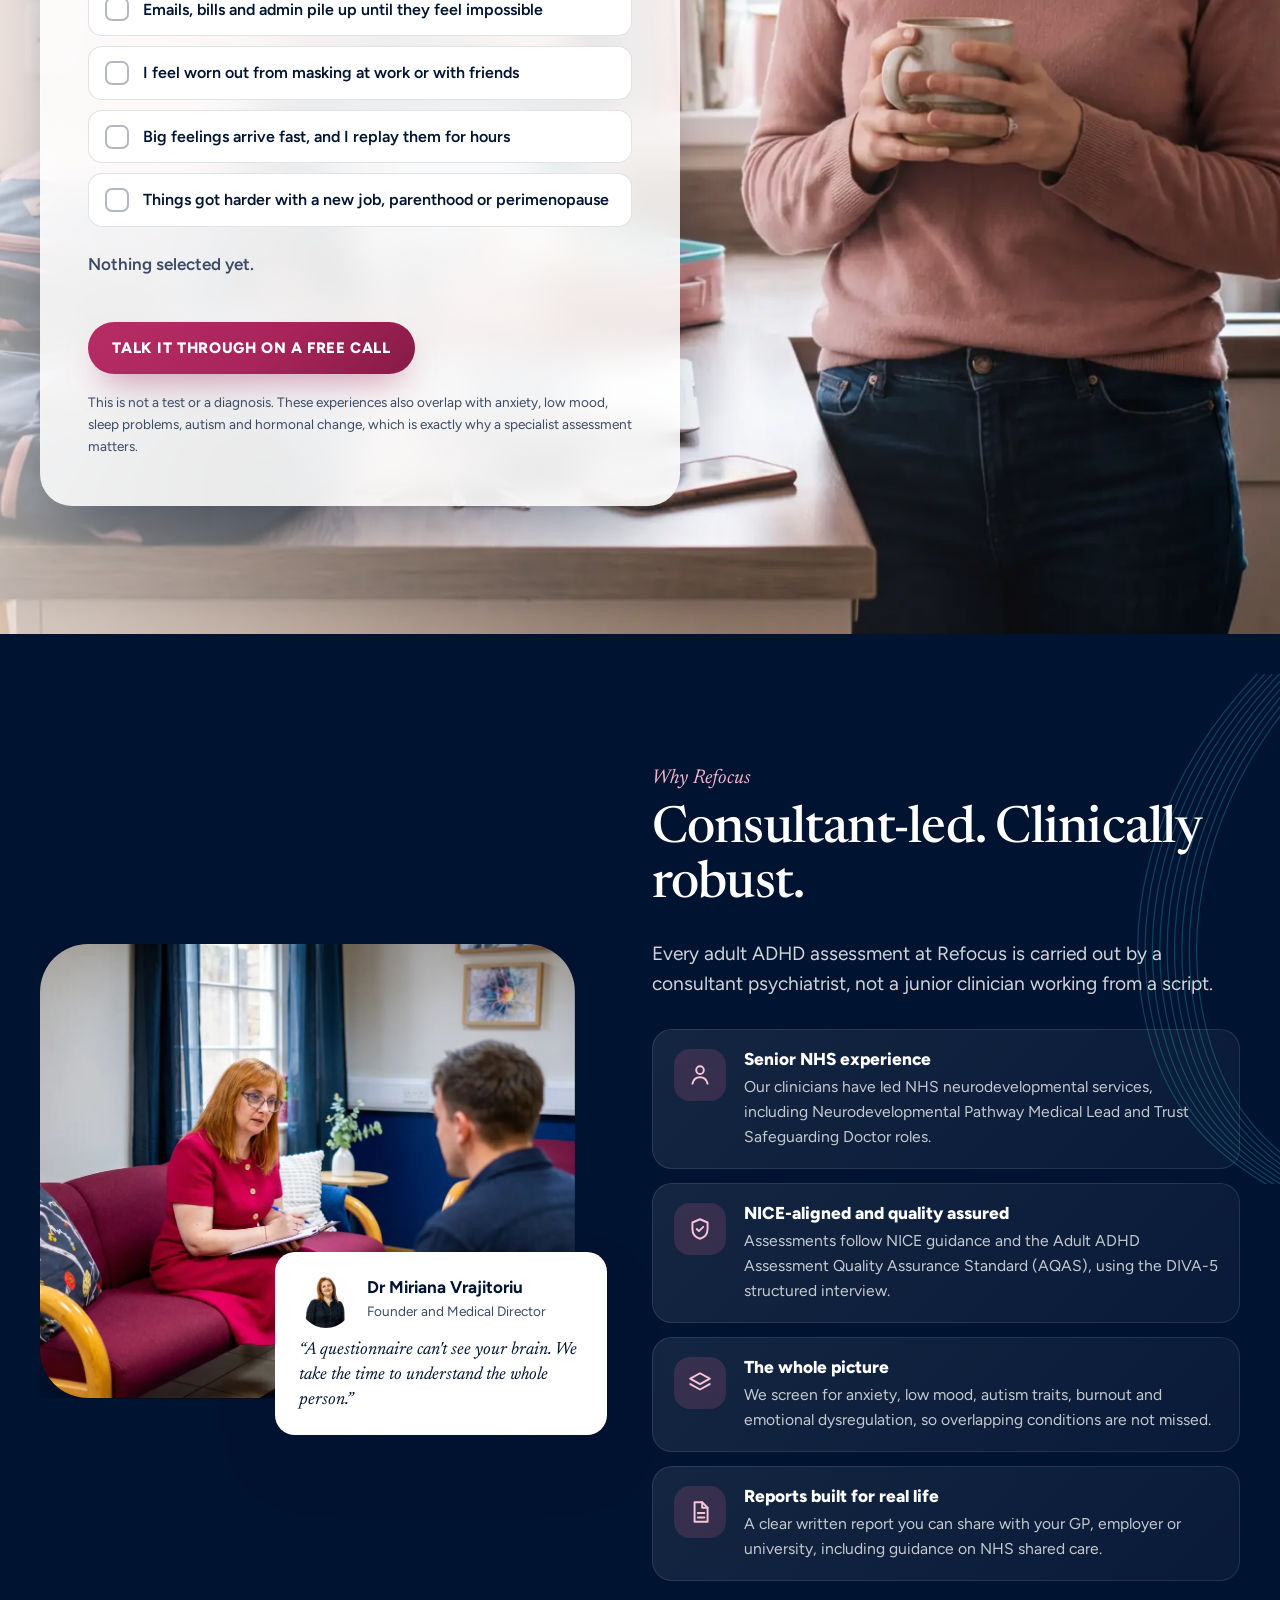
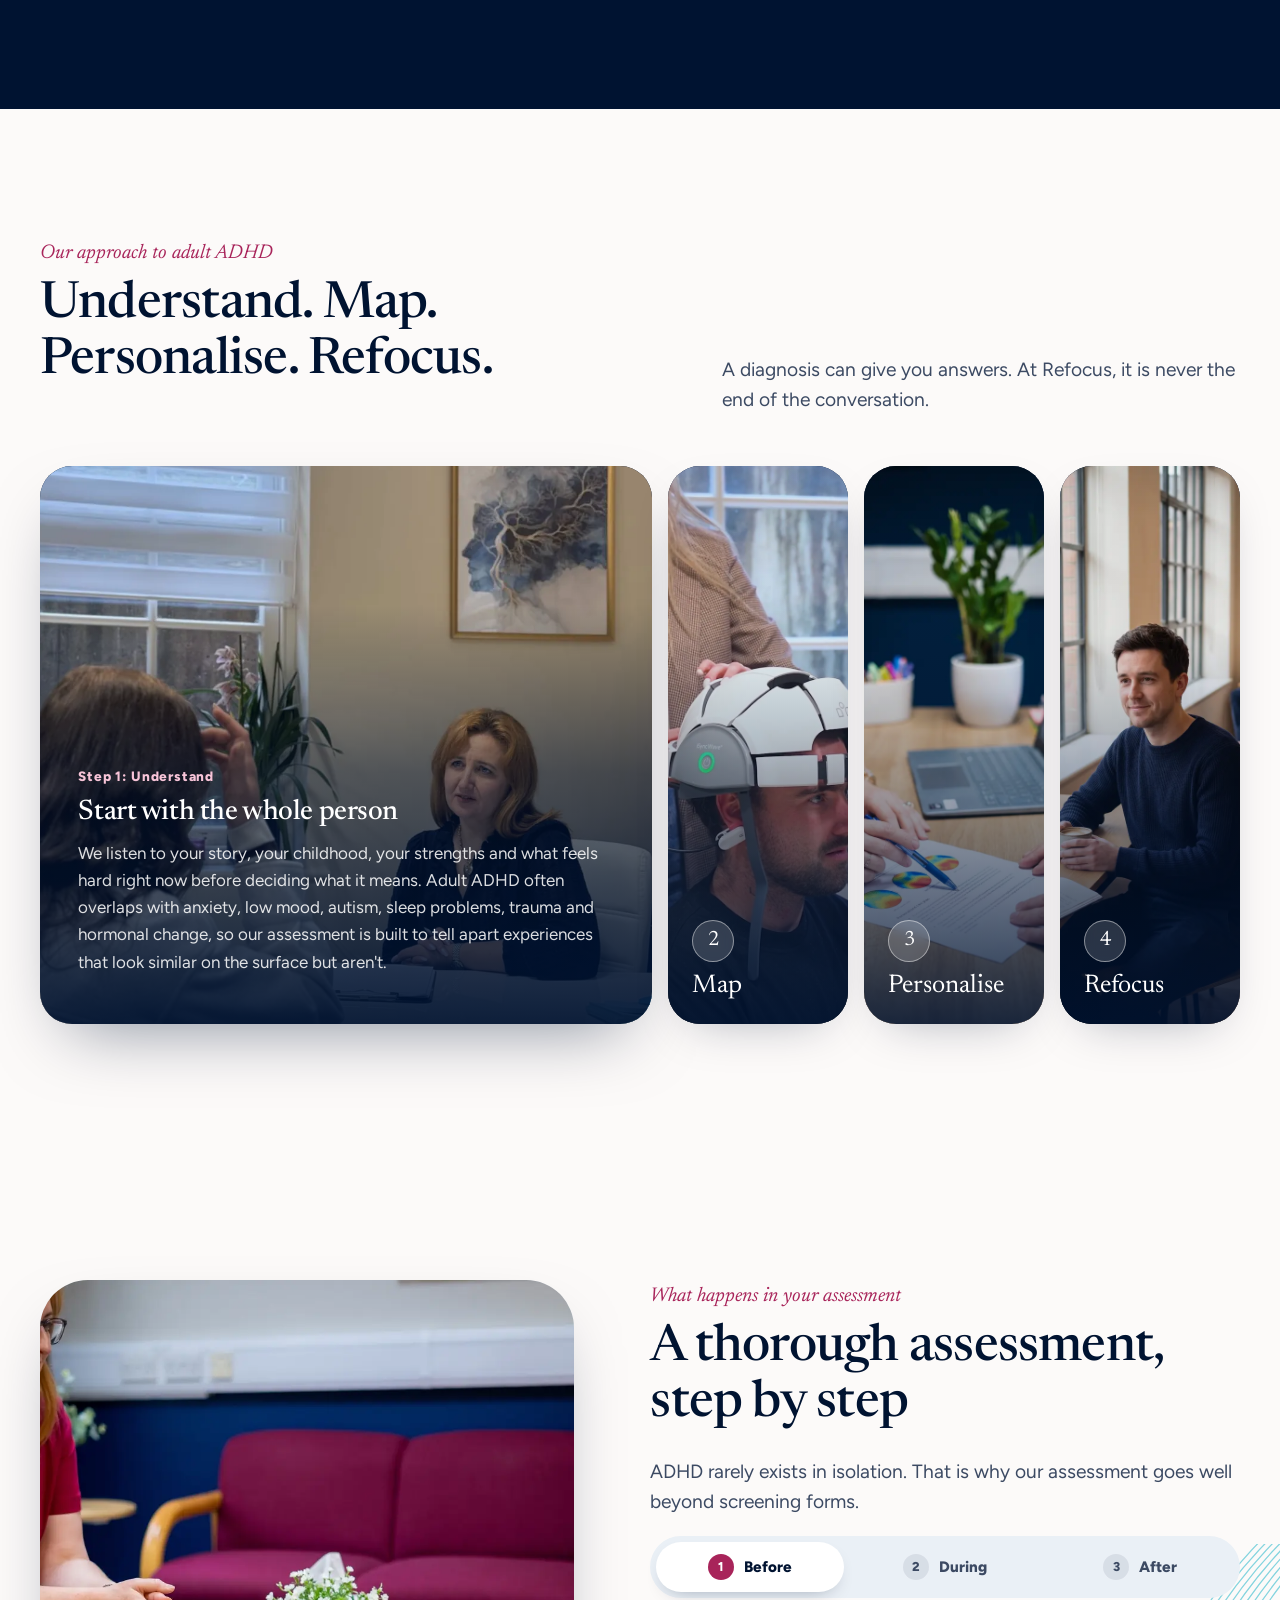
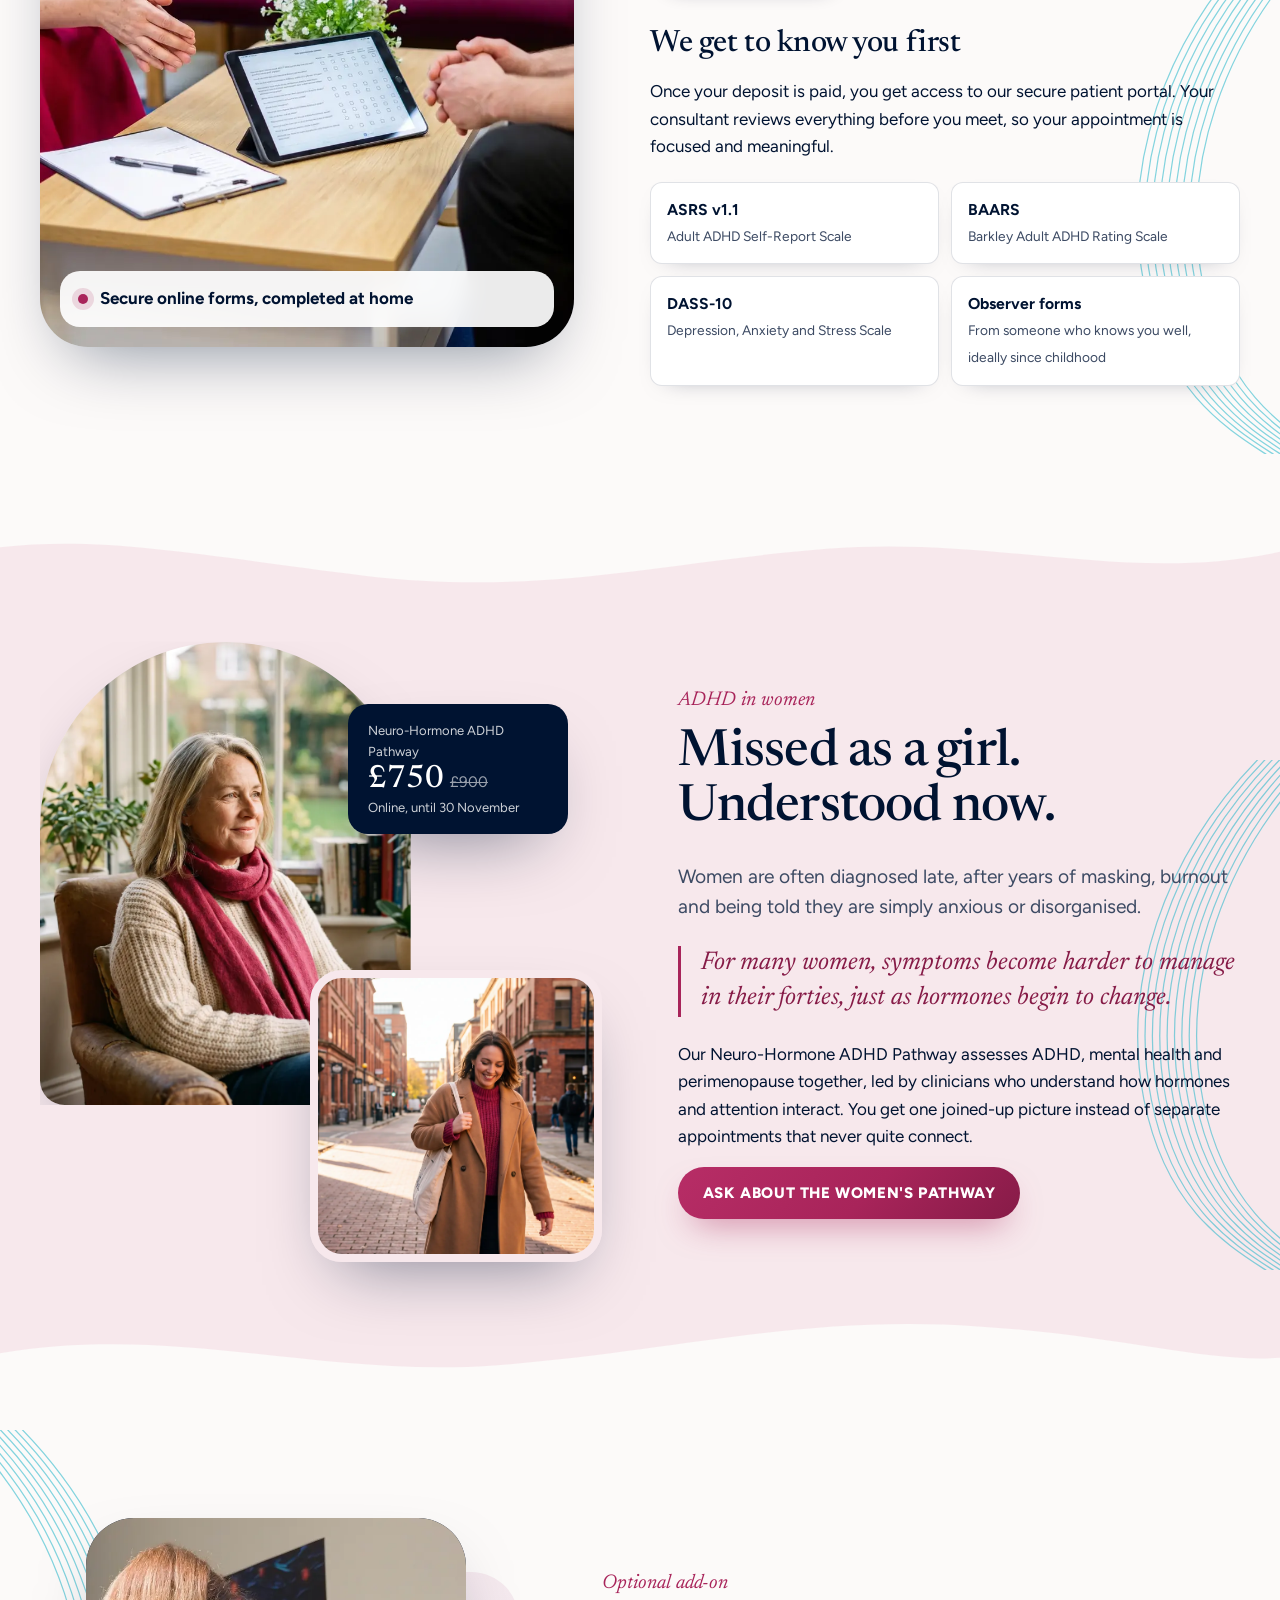
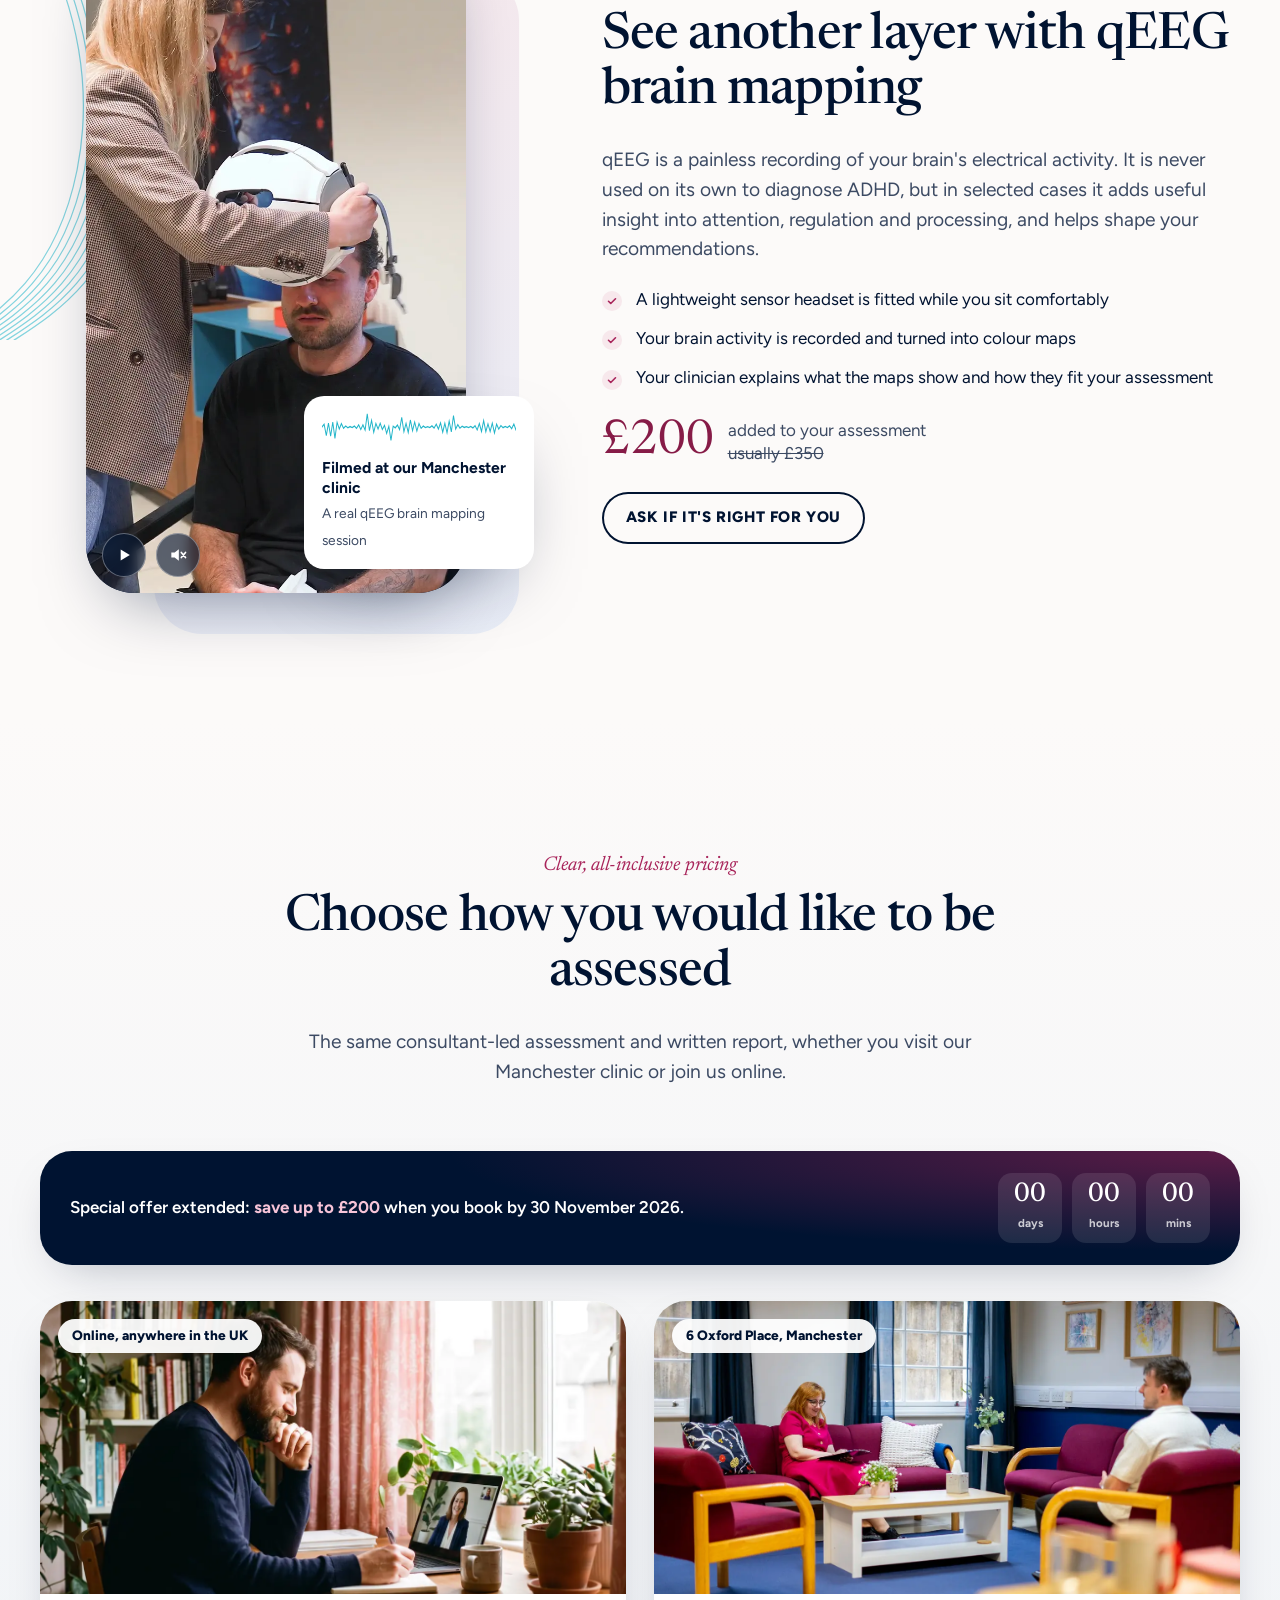
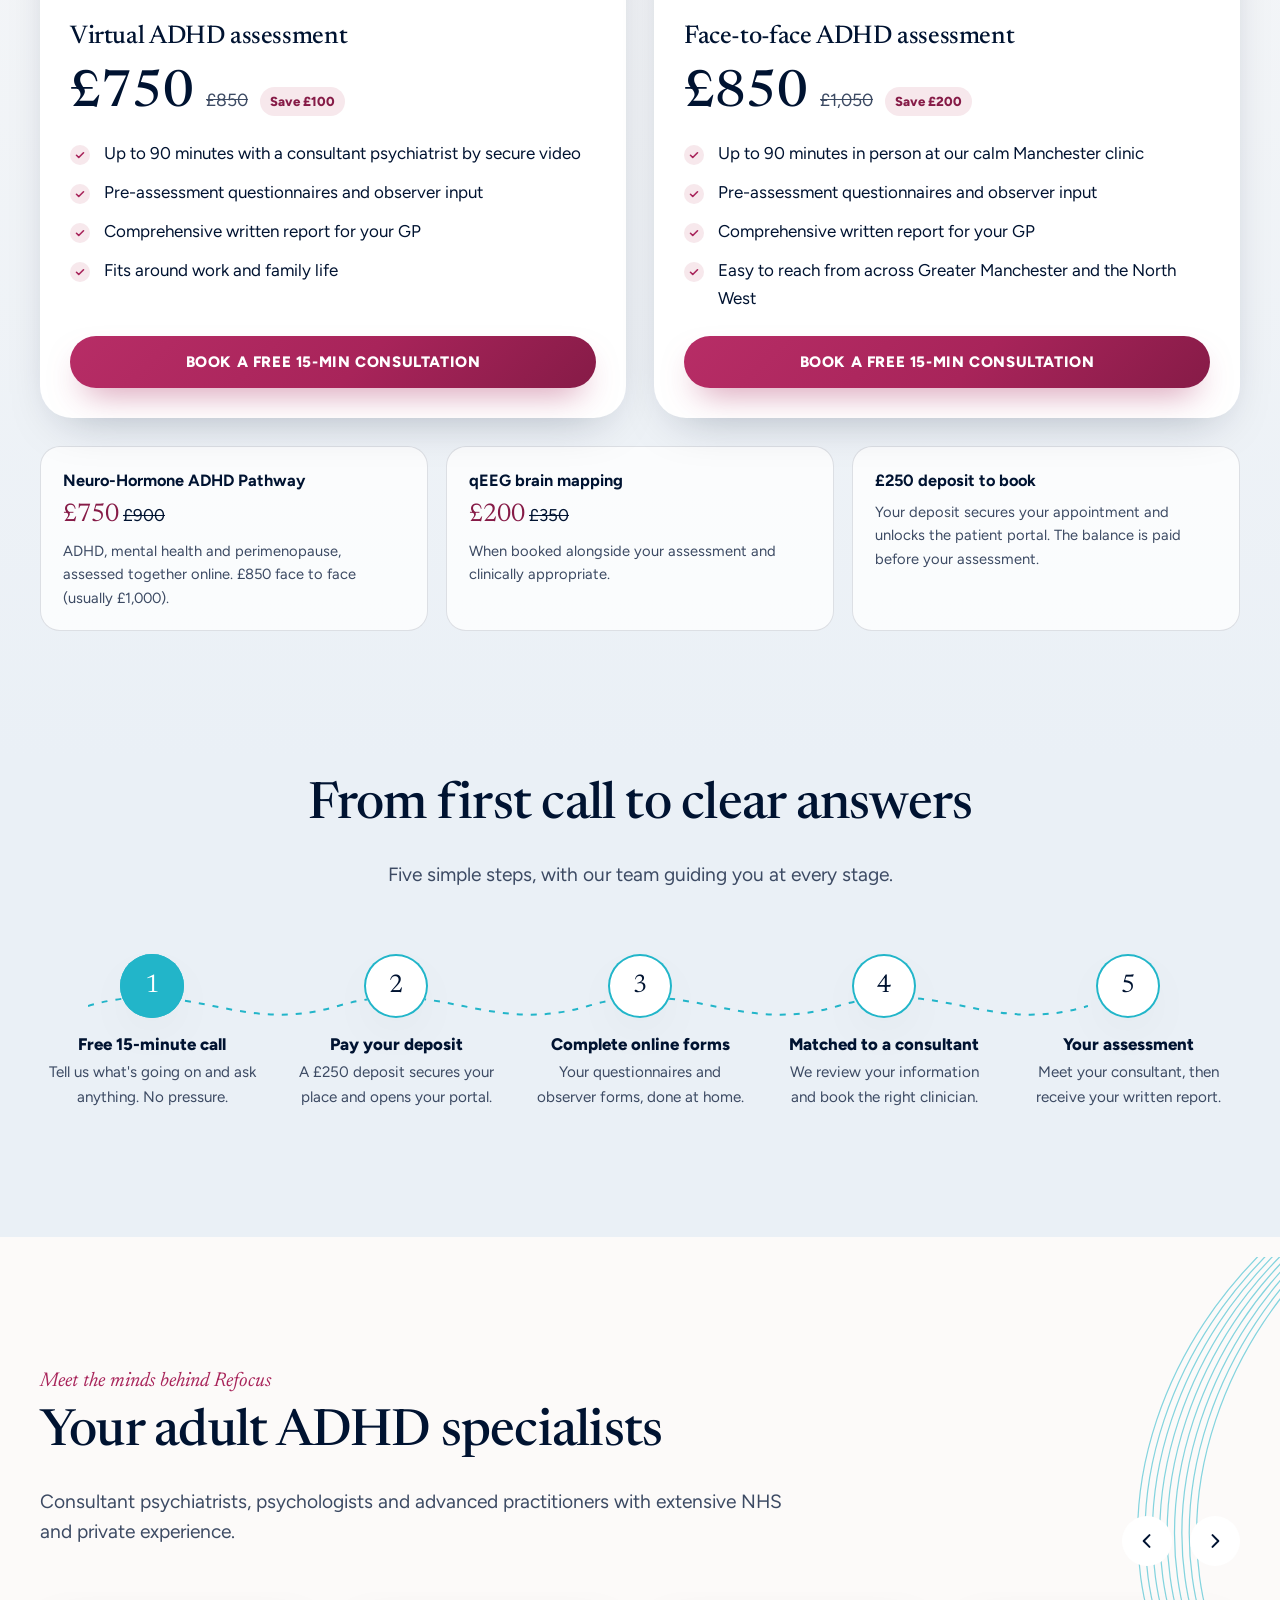
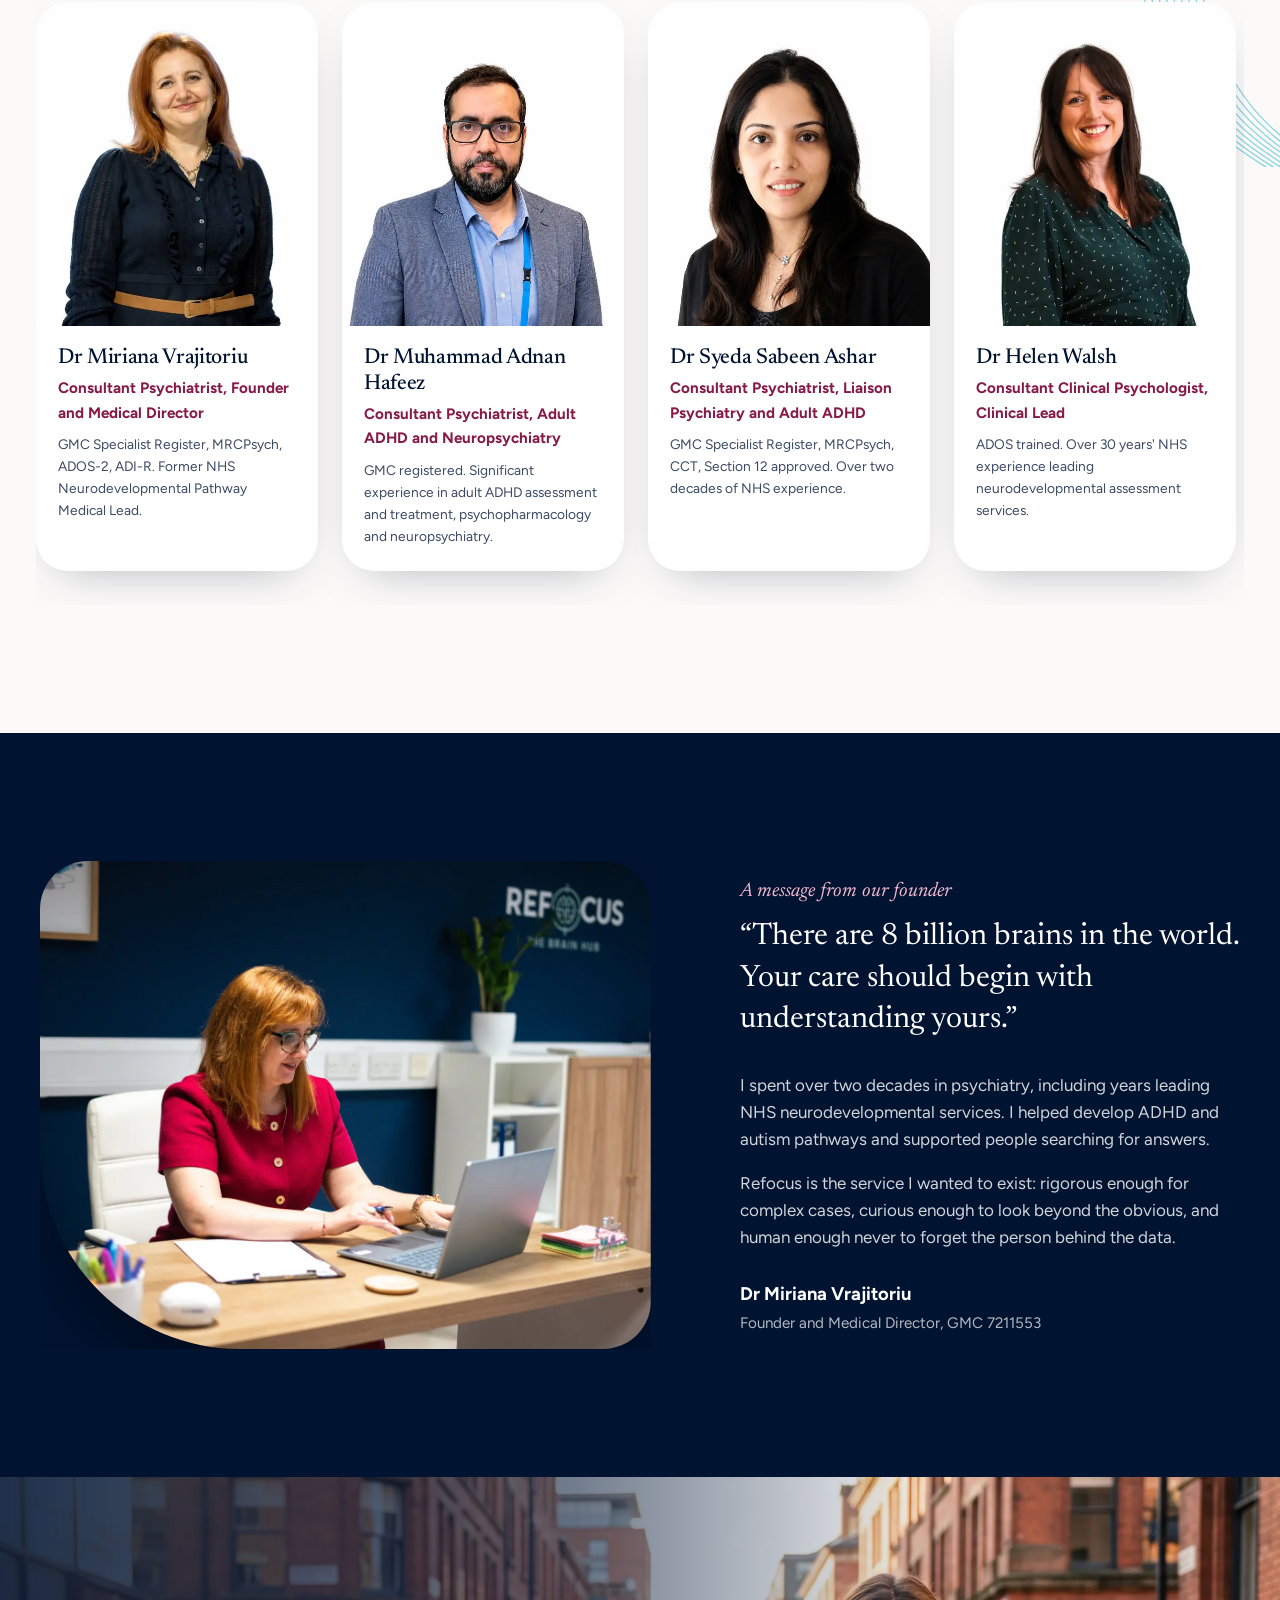
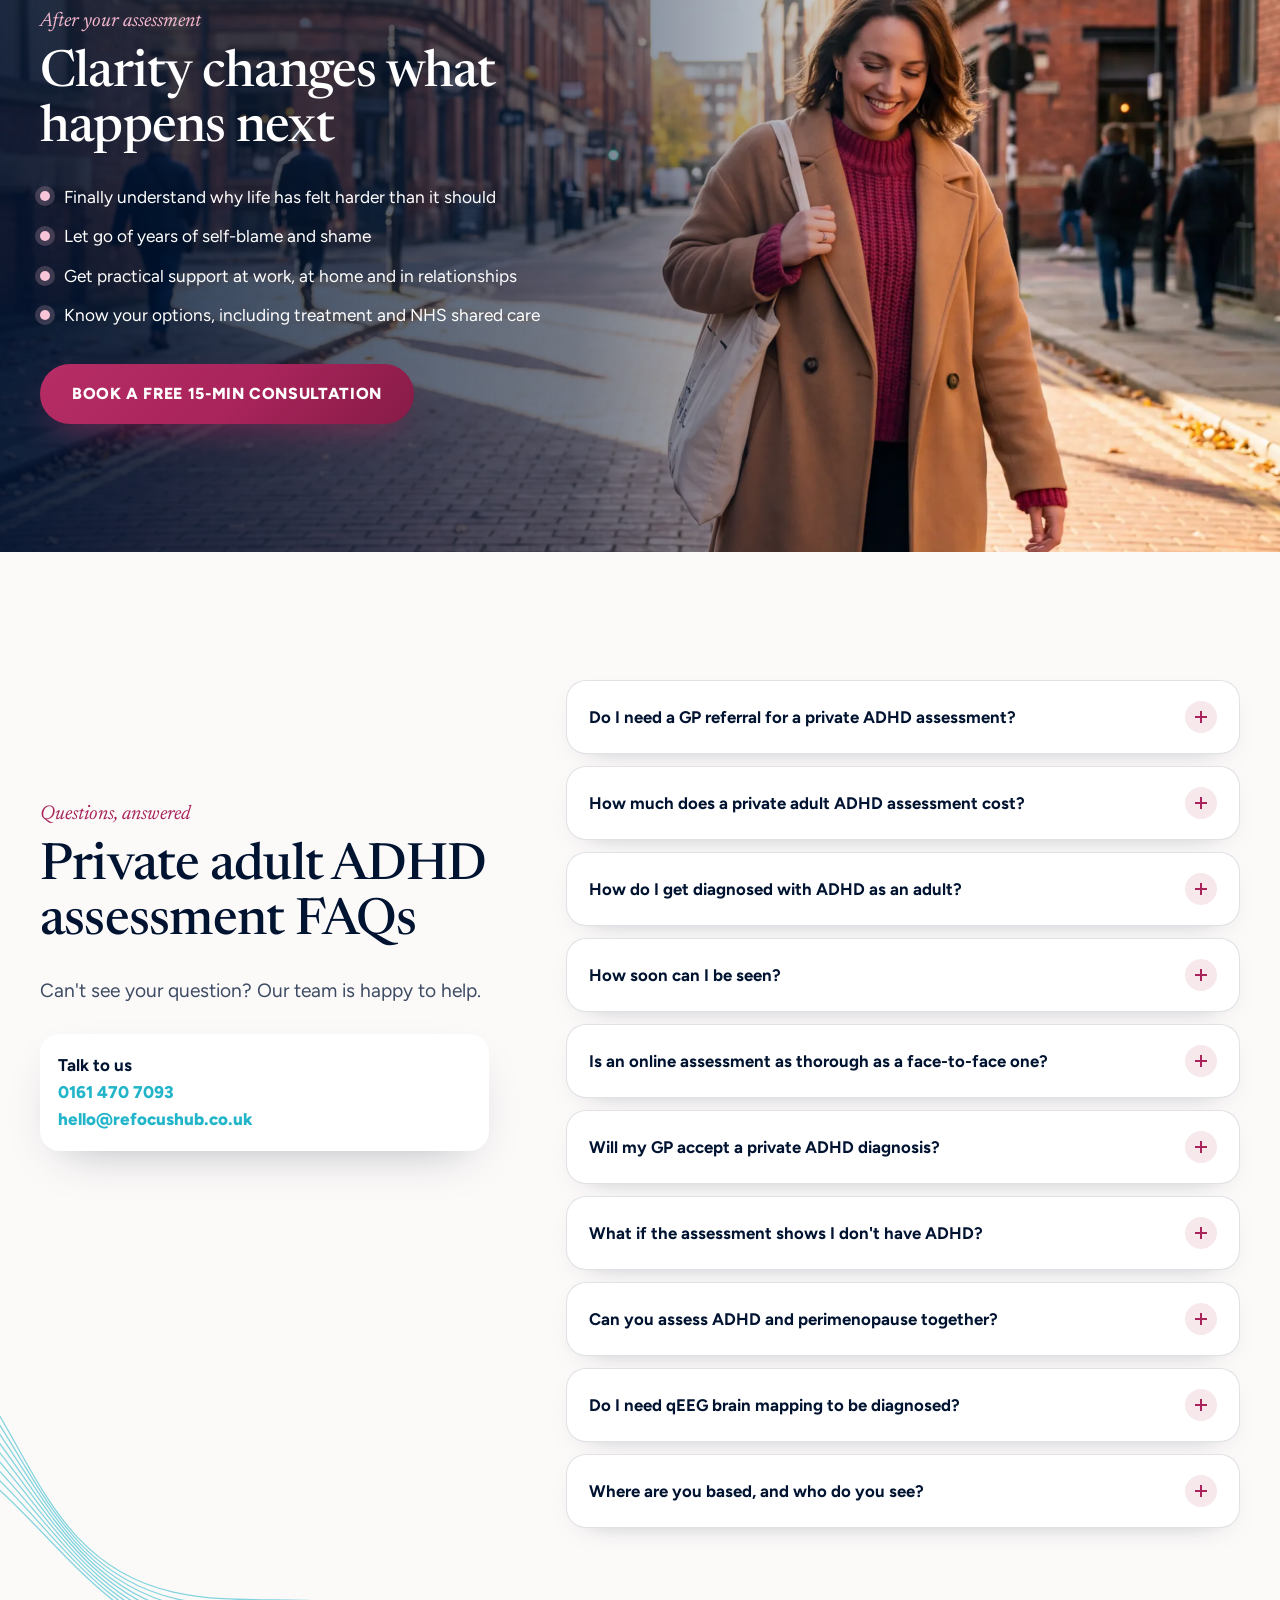
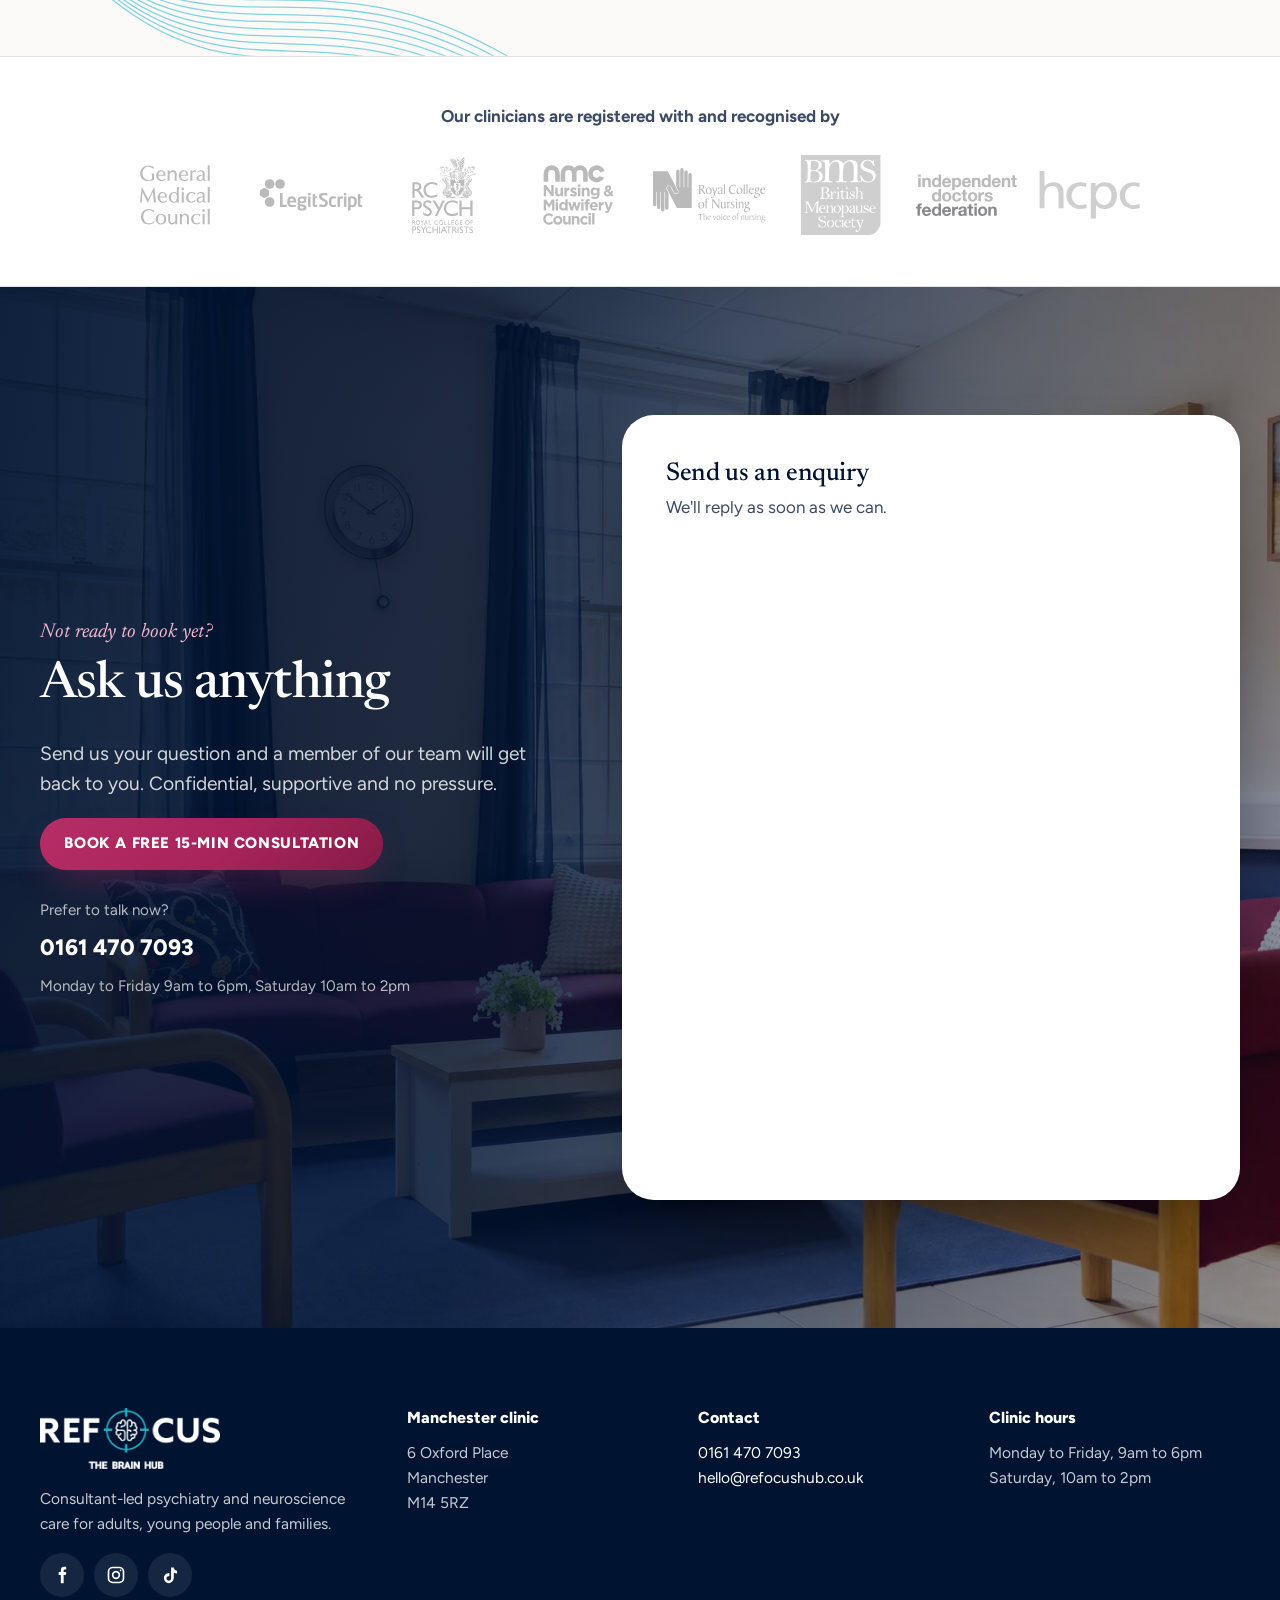
==== commit ee699fac: "Restore the enquiry card heading and intro above the GoHighLevel form Co-Authored-By: Claude Opus 5." ====
--- a/adhd-assessment-adults/index.html
+++ b/adhd-assessment-adults/index.html
@@ -614,6 +614,8 @@
           </div>
         </div>
         <div class="form-card form-embed">
+          <h3>Send us an enquiry</h3>
+          <p class="sub">We'll reply as soon as we can.</p>
           <iframe
             src="https://api.leadconnectorhq.com/widget/form/UmtLN4c9B2SbJRL9PuvO"
             style="width:100%;height:635px;border:none;border-radius:0px"
--- a/adhd-assessment-adults/styles.css
+++ b/adhd-assessment-adults/styles.css
@@ -613,6 +613,5 @@
 body:has(.book-modal[open]) { overflow: hidden; }
 
 /* ---------- GoHighLevel enquiry form ---------- */
-.form-card.form-embed { padding: clamp(20px, 3vw, 32px); }
 /* form_embed.js makes the iframe 5px taller than the form, and the form leaves 17px under its button: pull both back in so the card has even padding */
 .form-embed iframe { display: block; width: 100%; min-height: 200px; margin-bottom: -22px; }
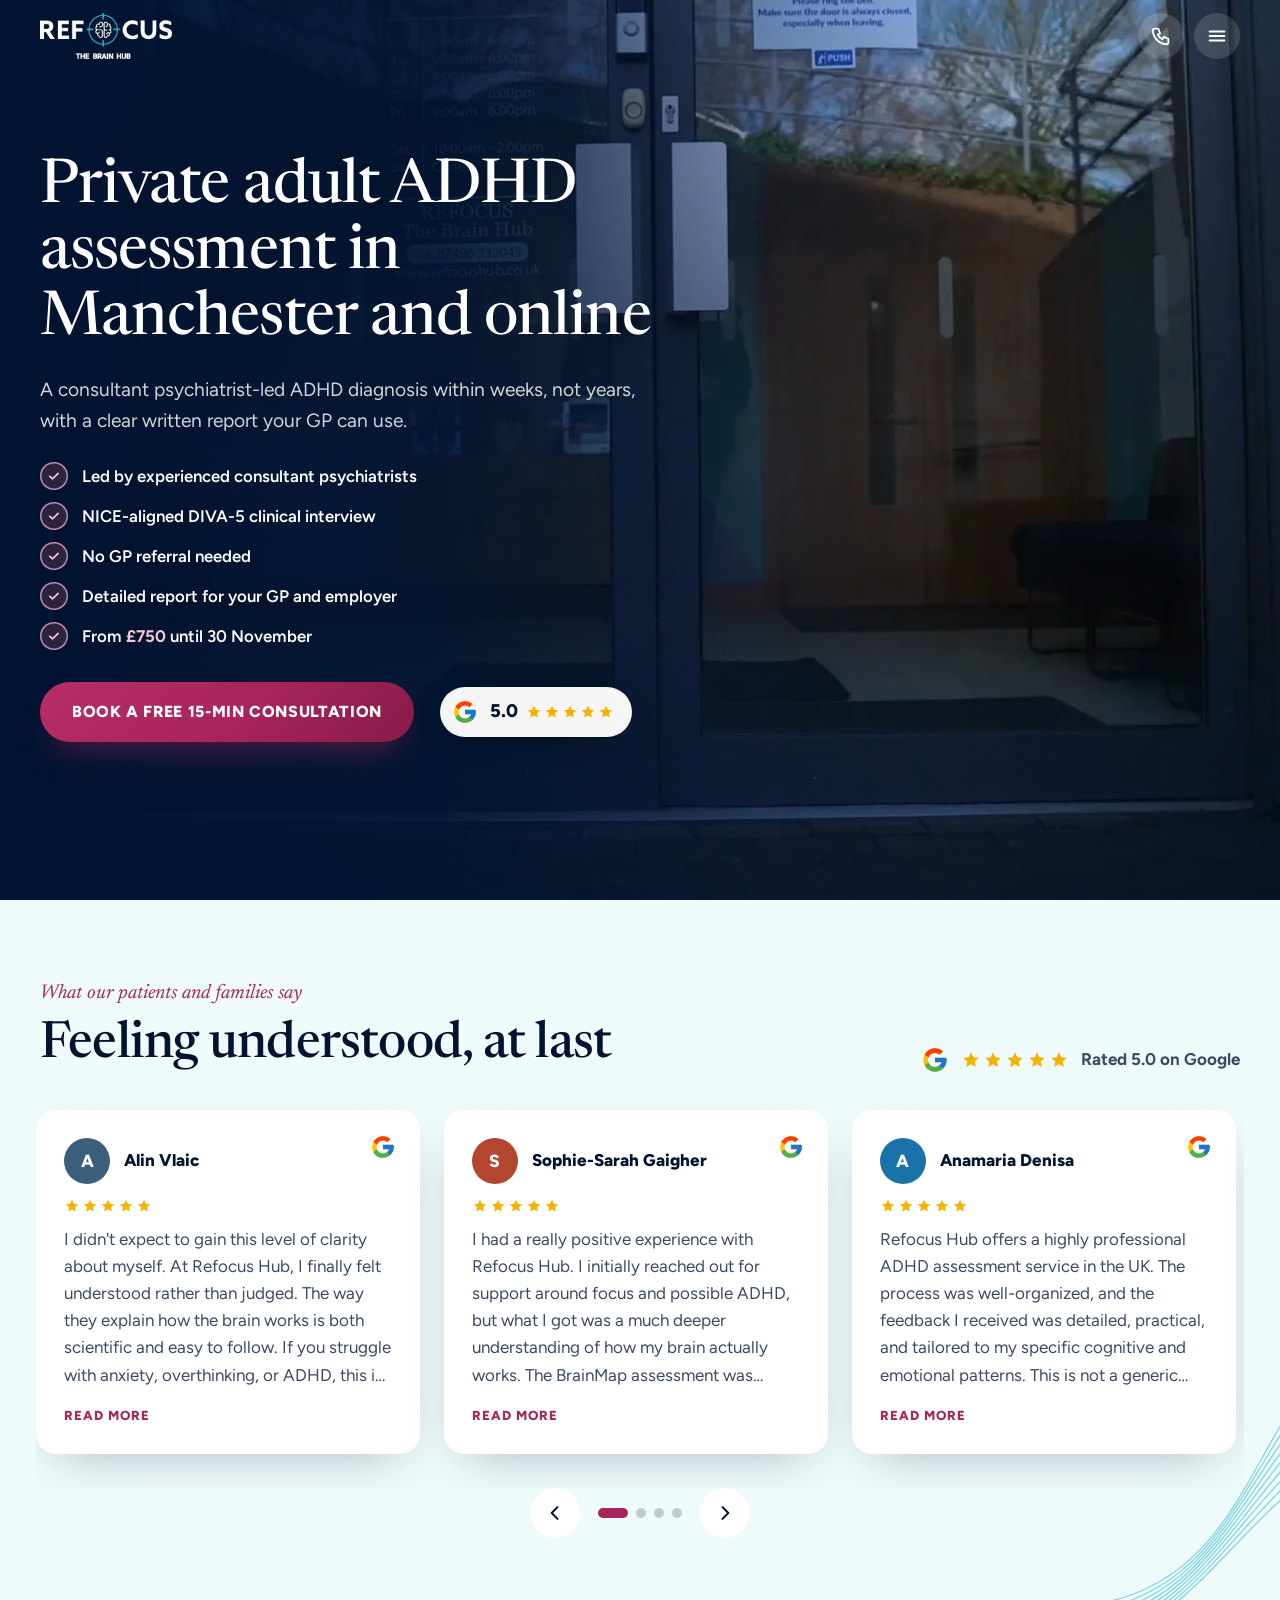
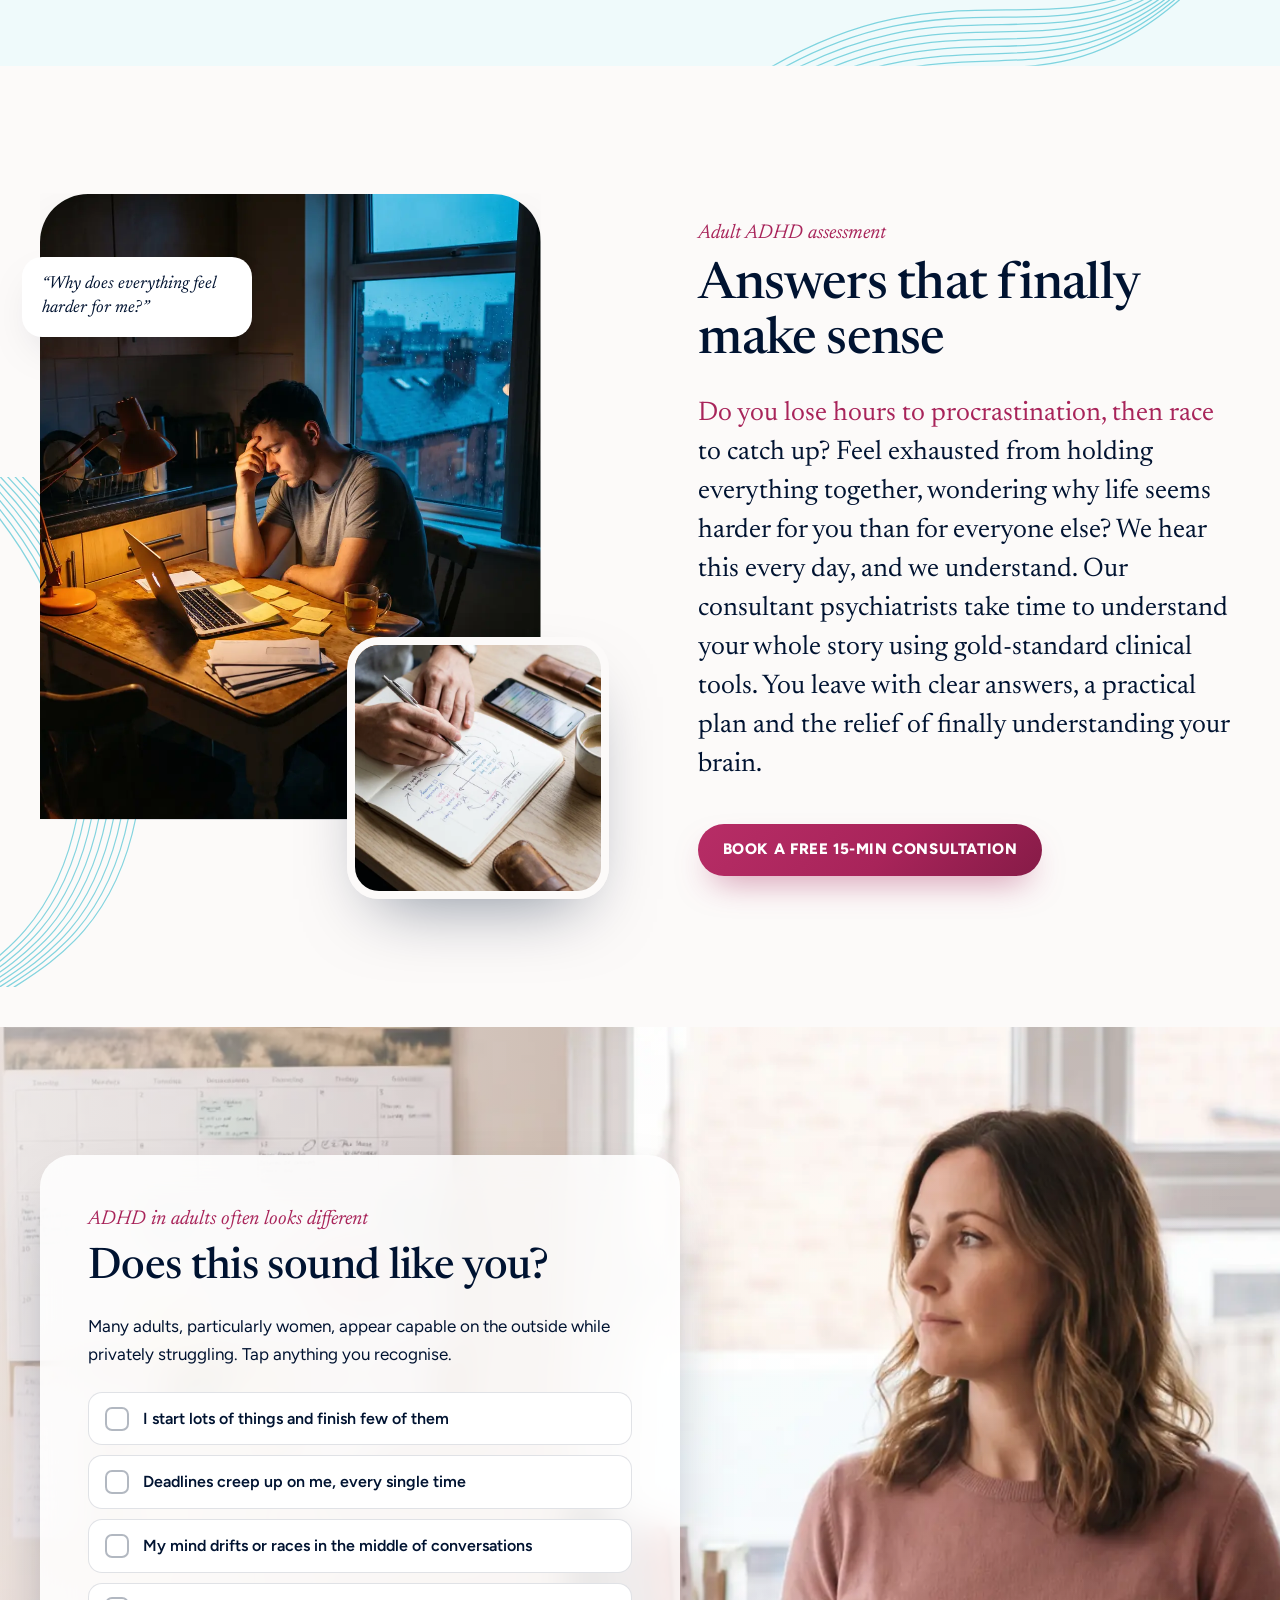
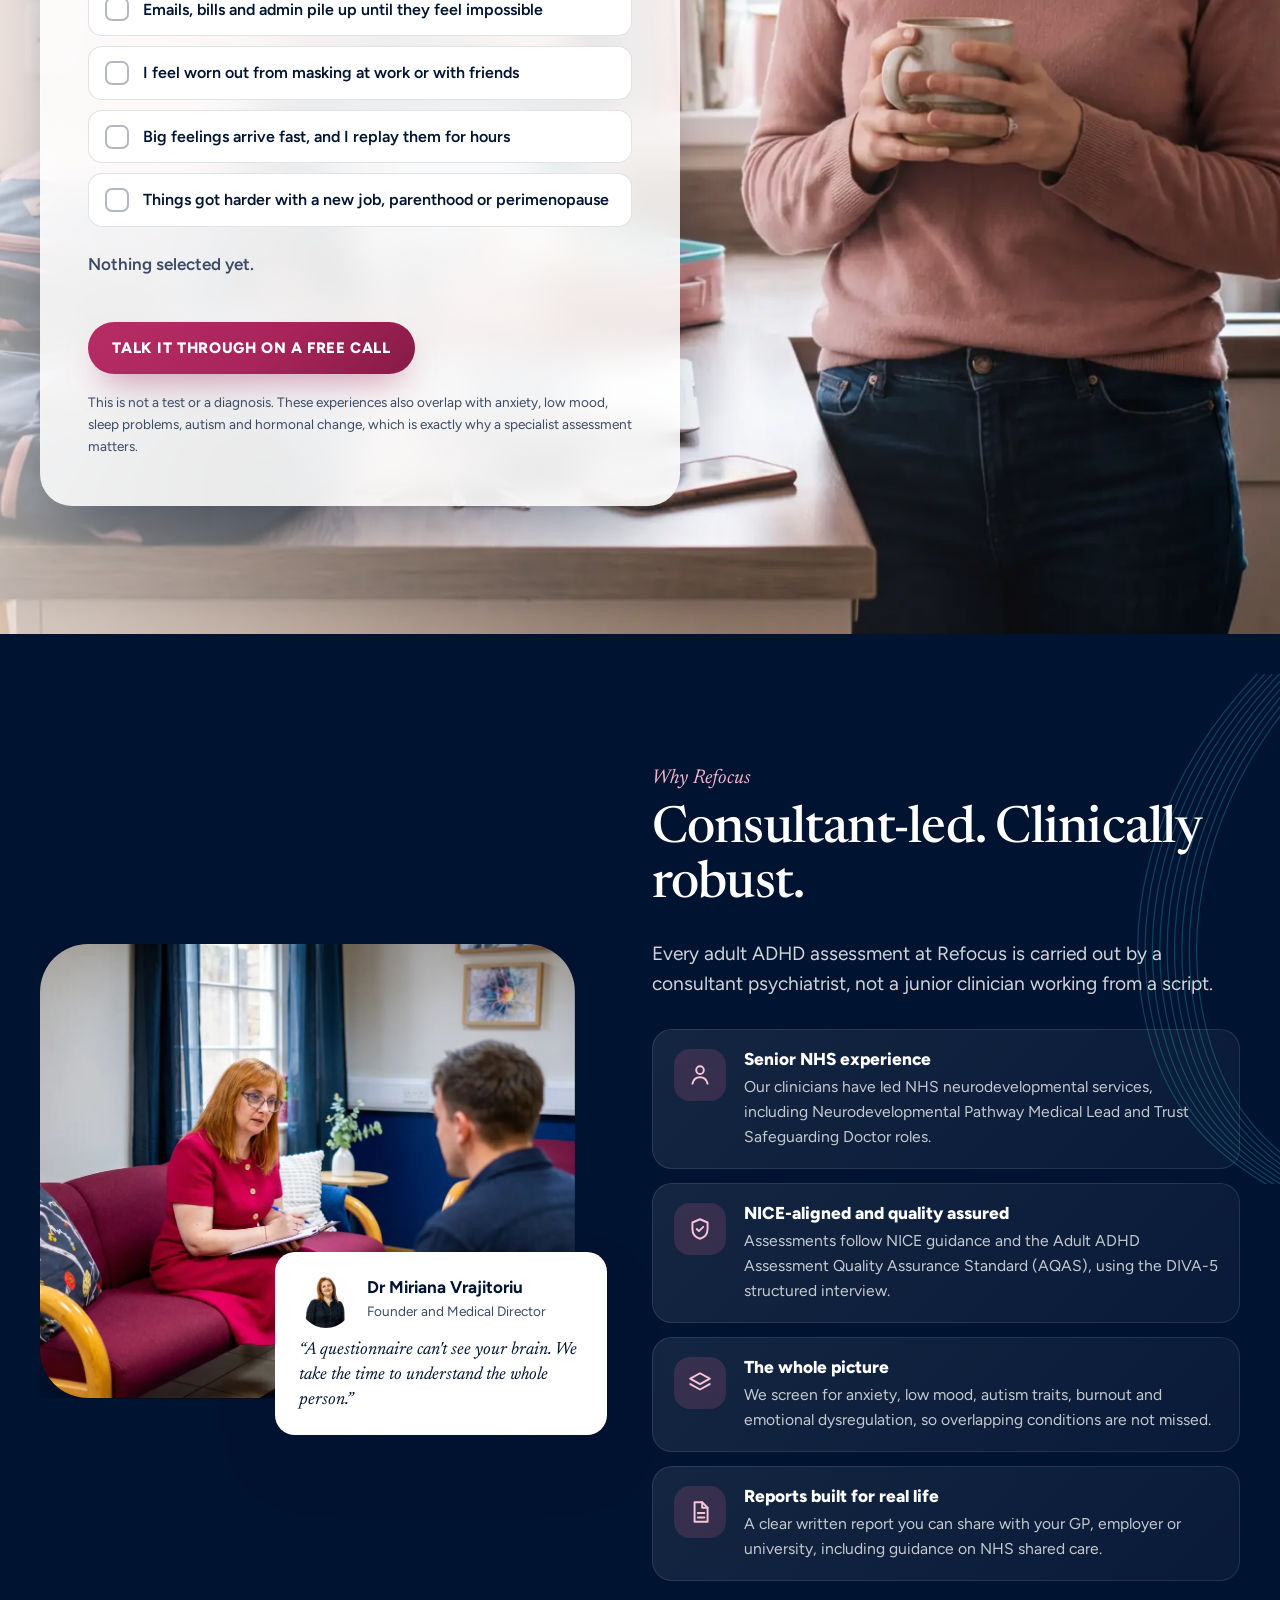
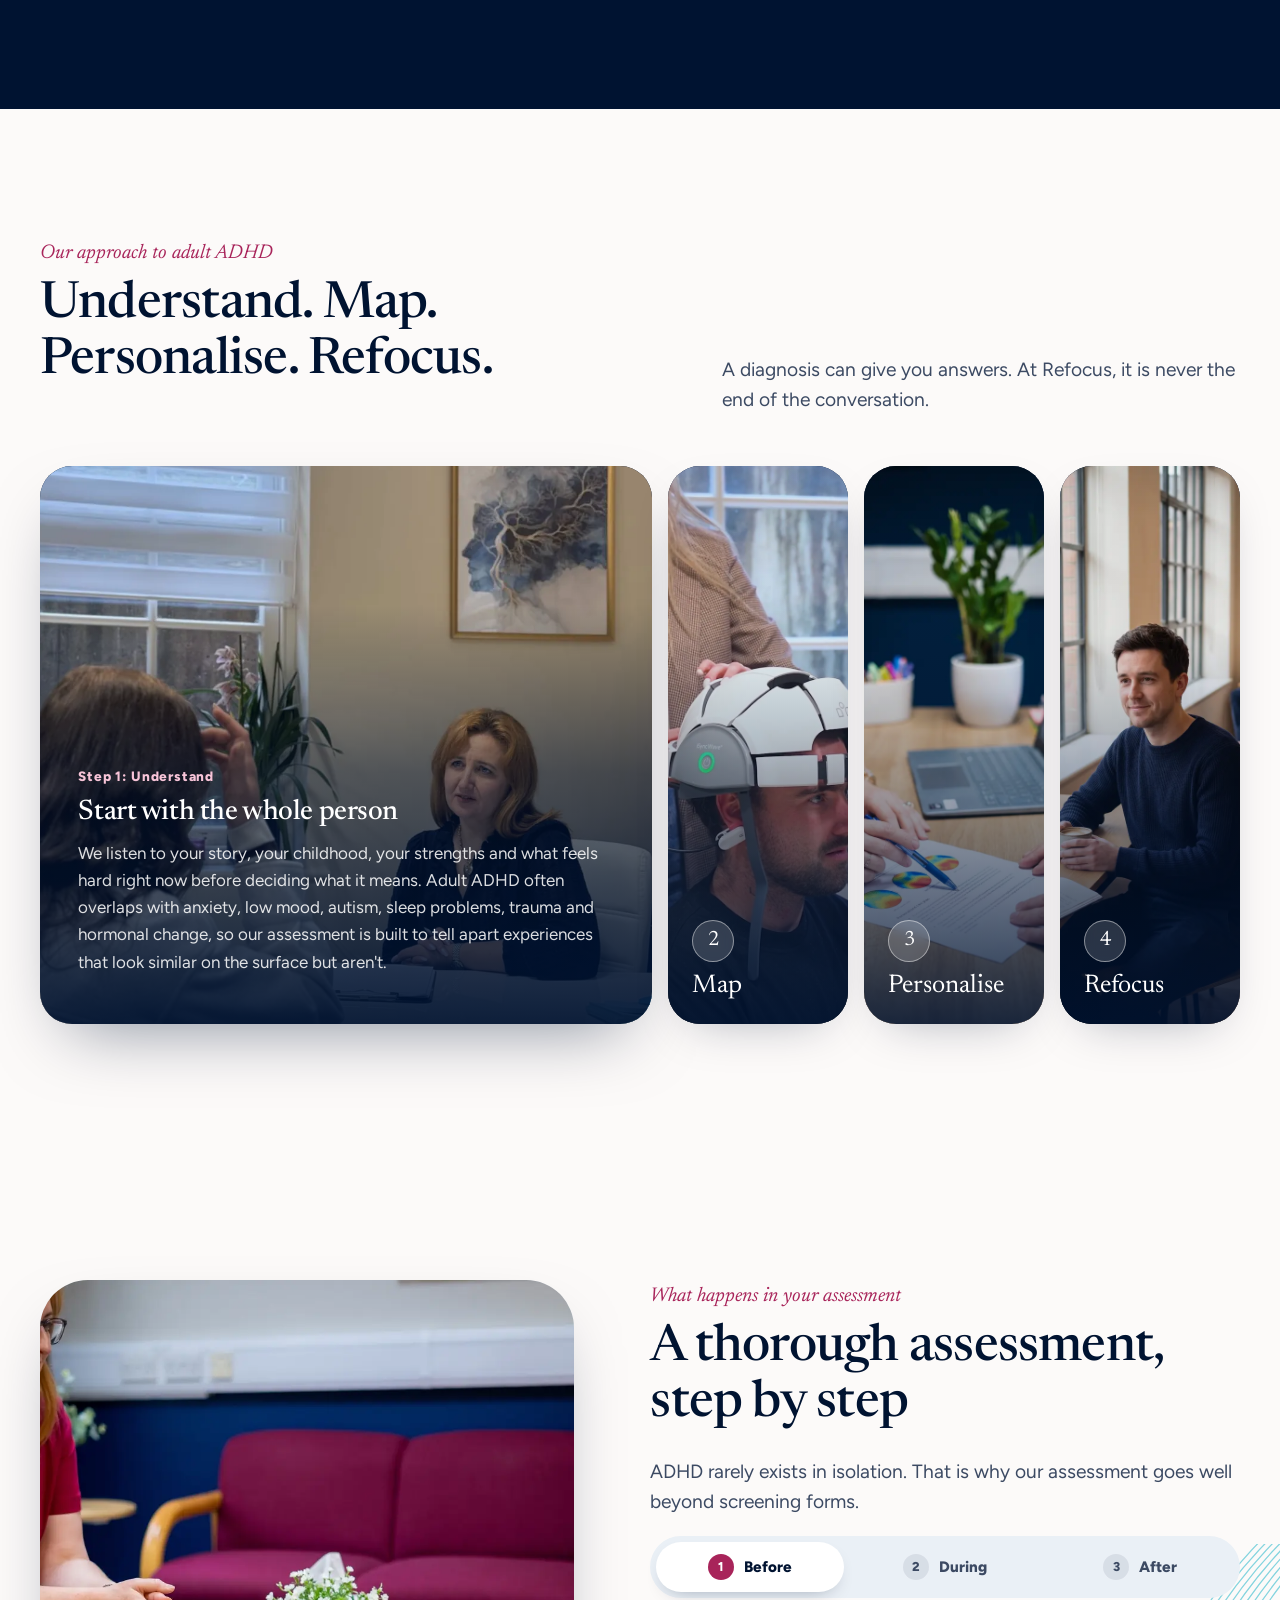
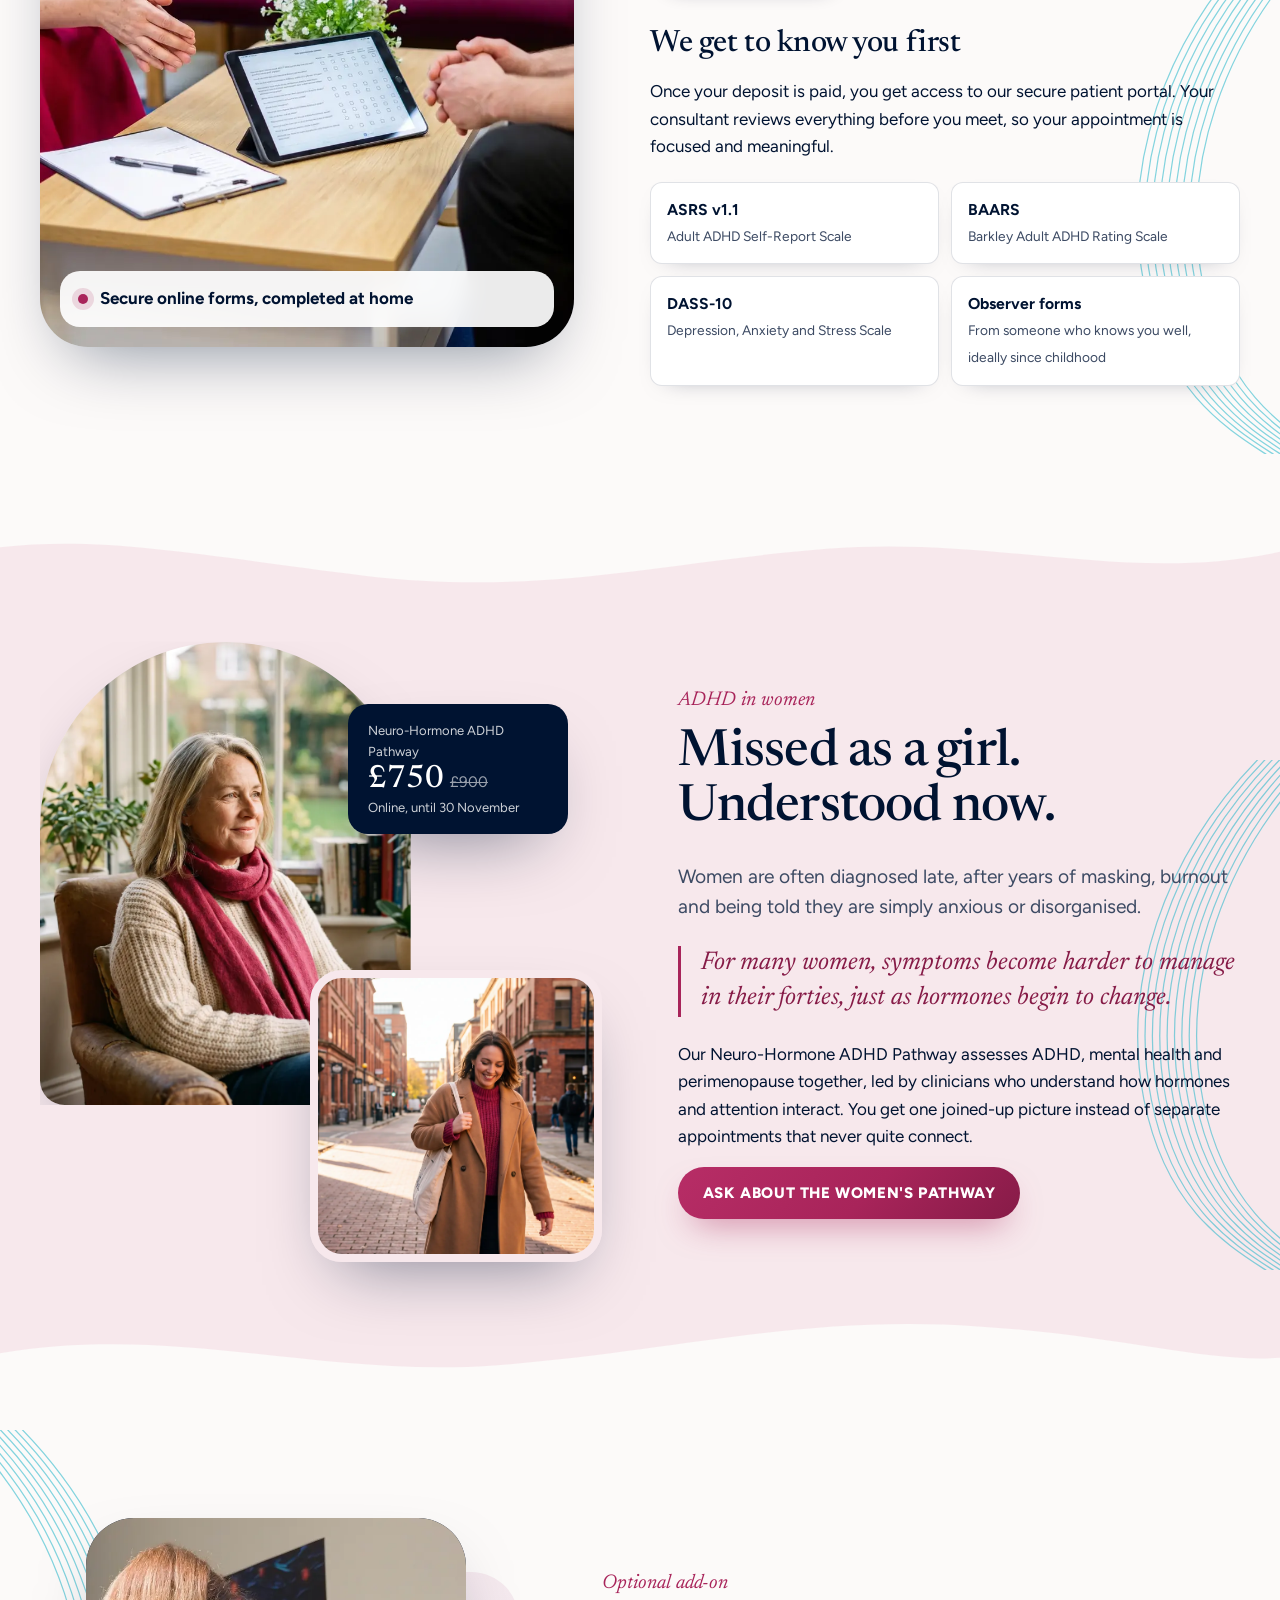
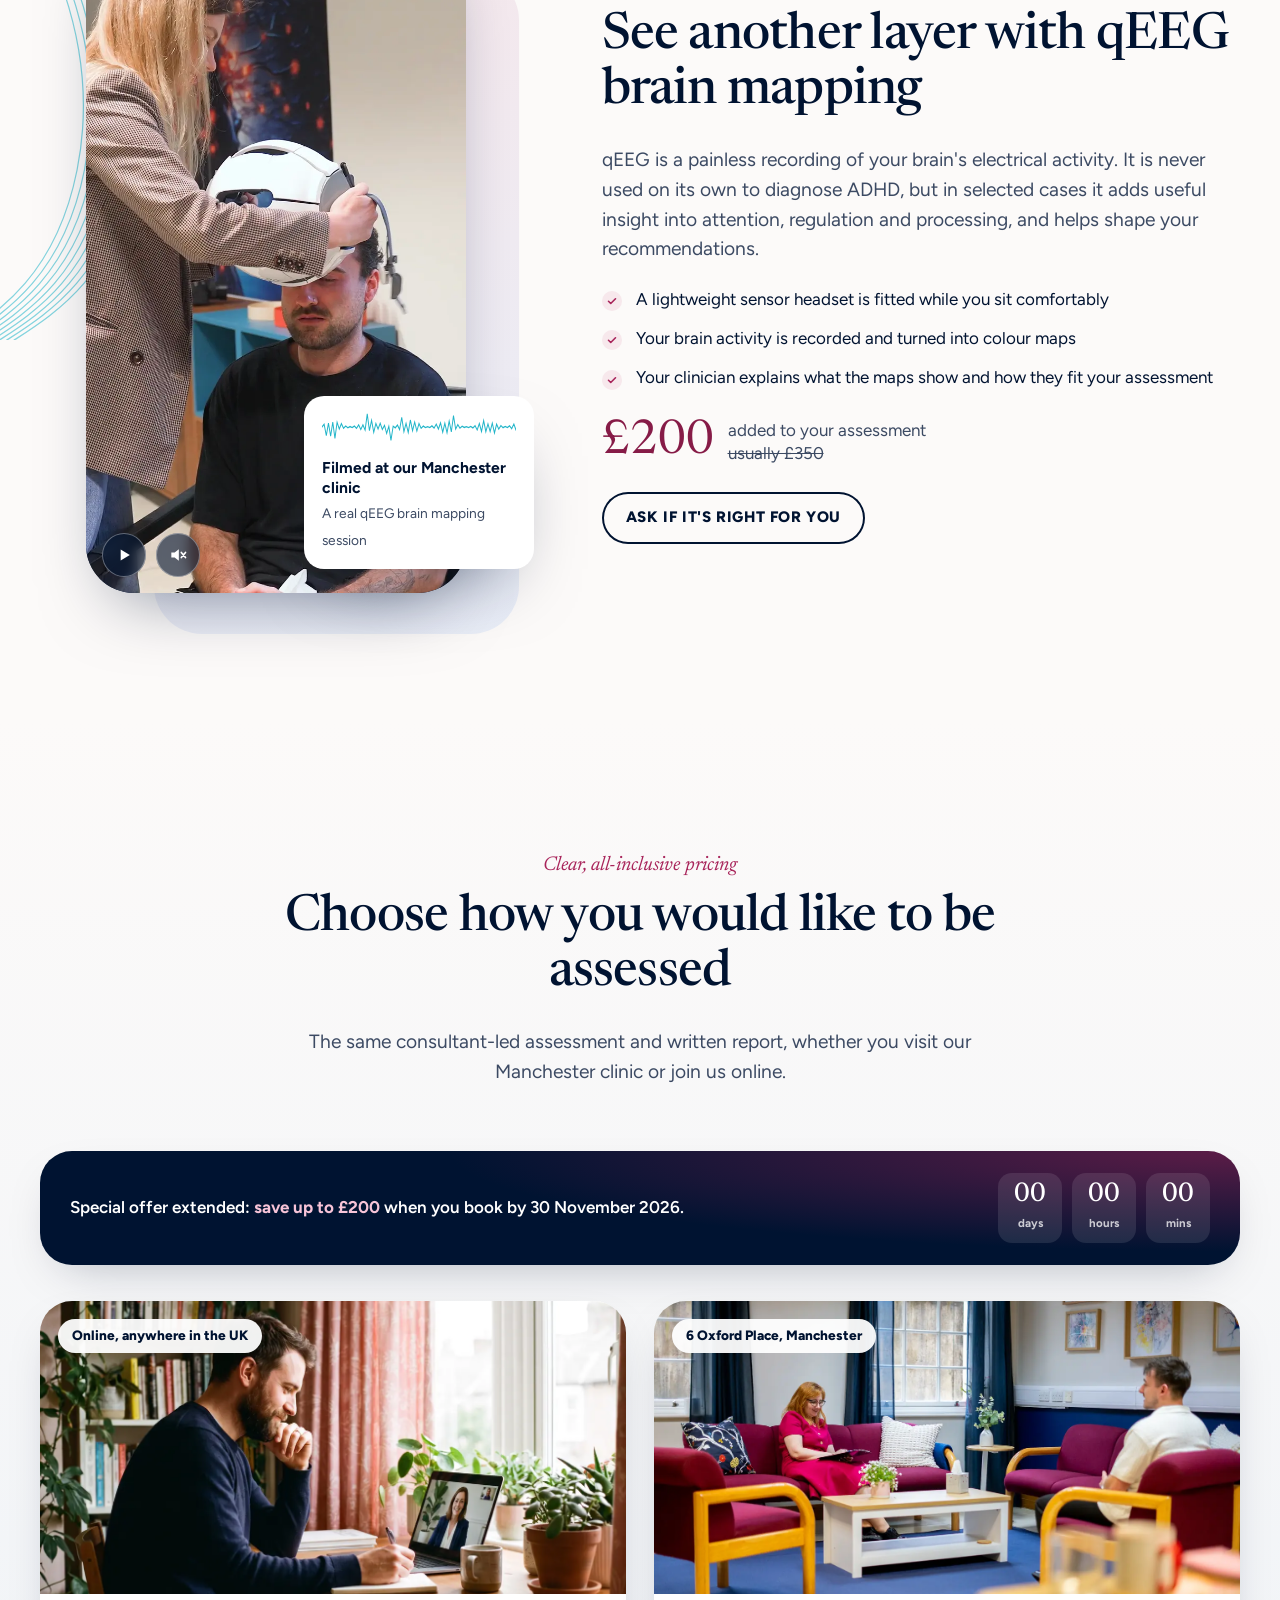
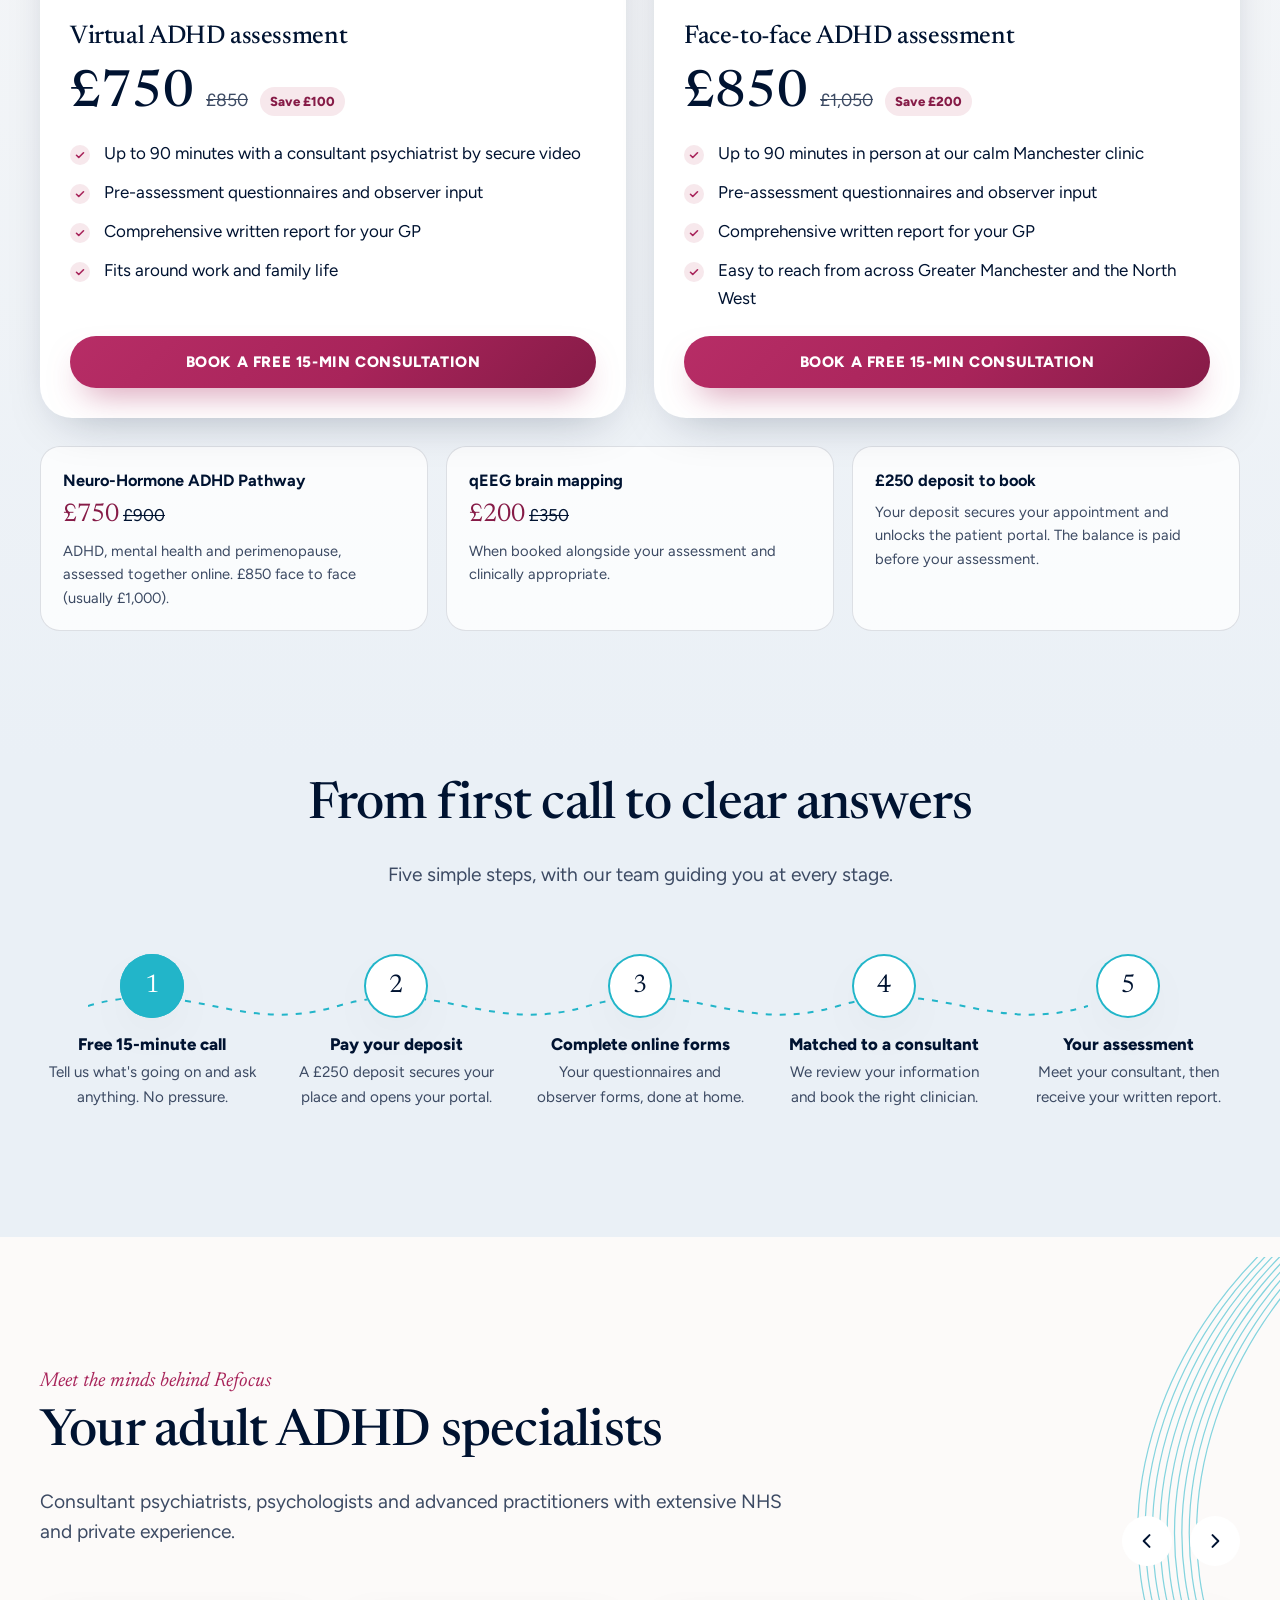
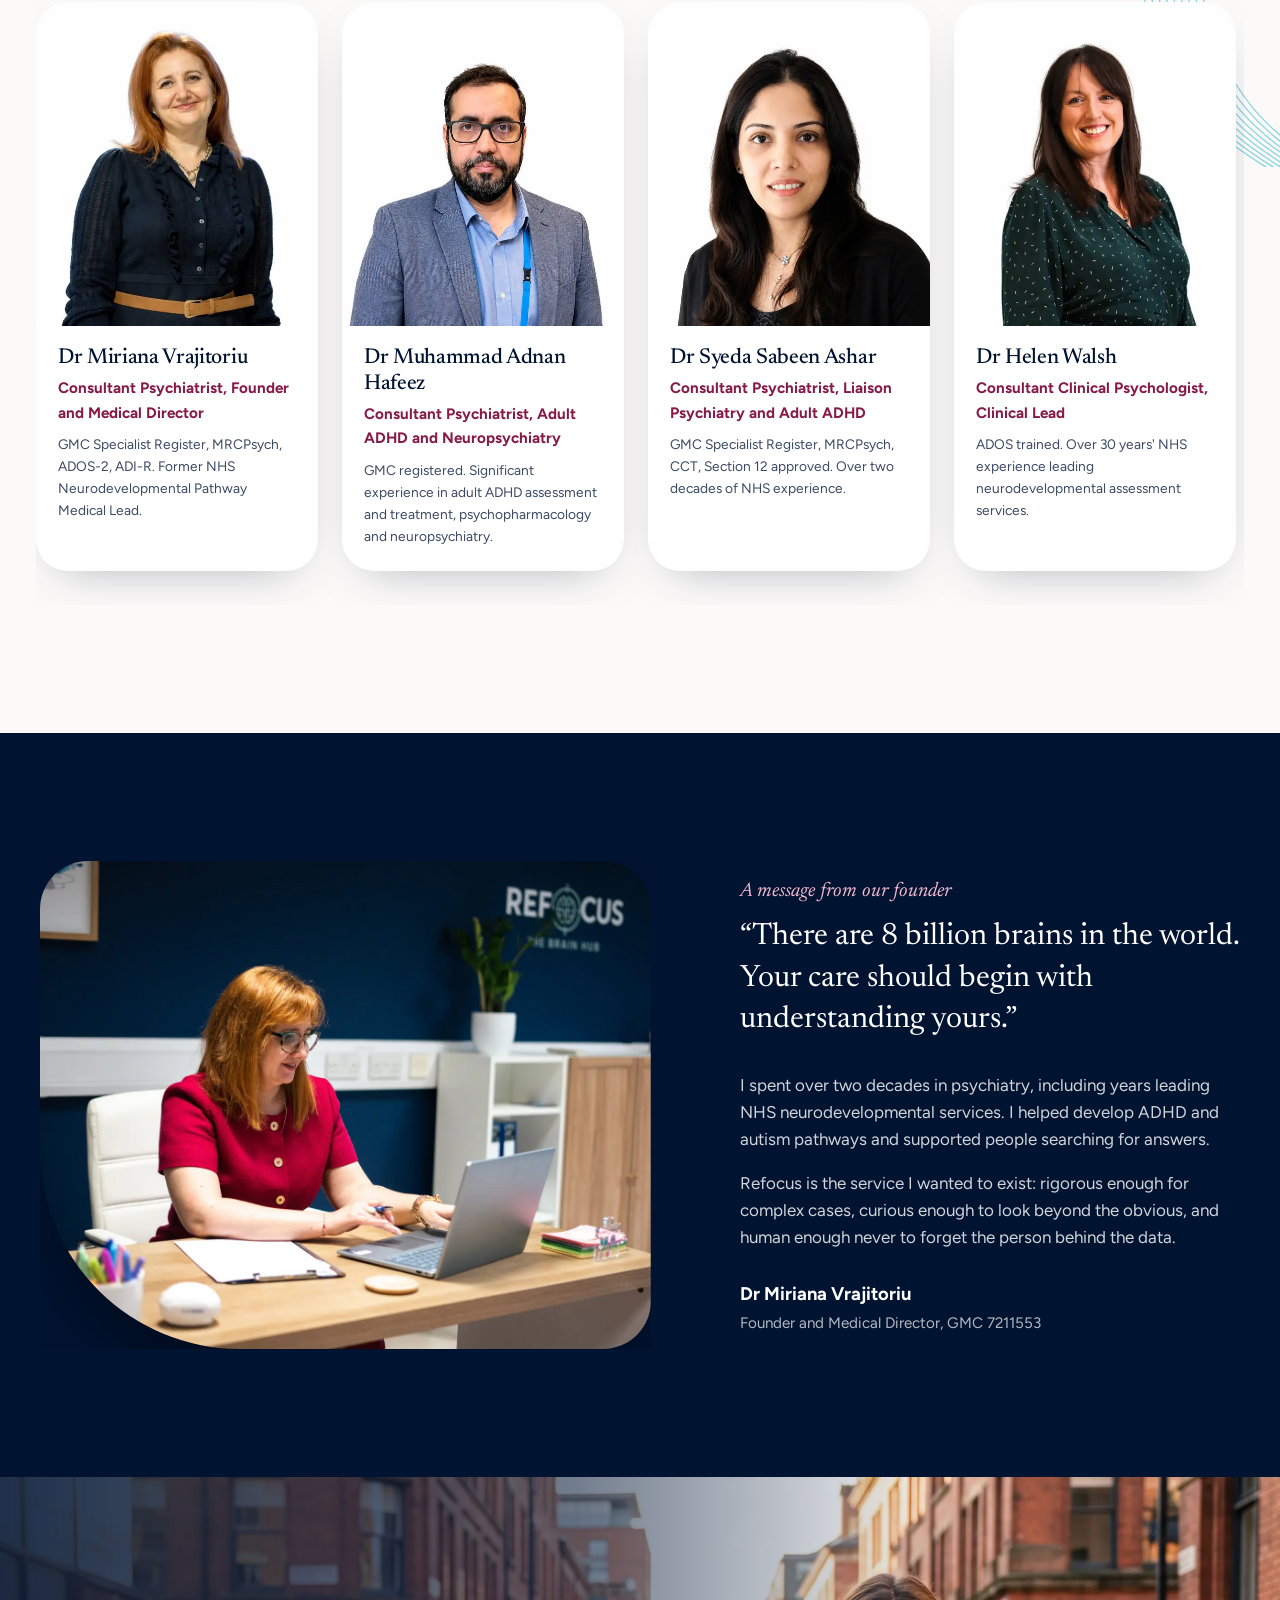
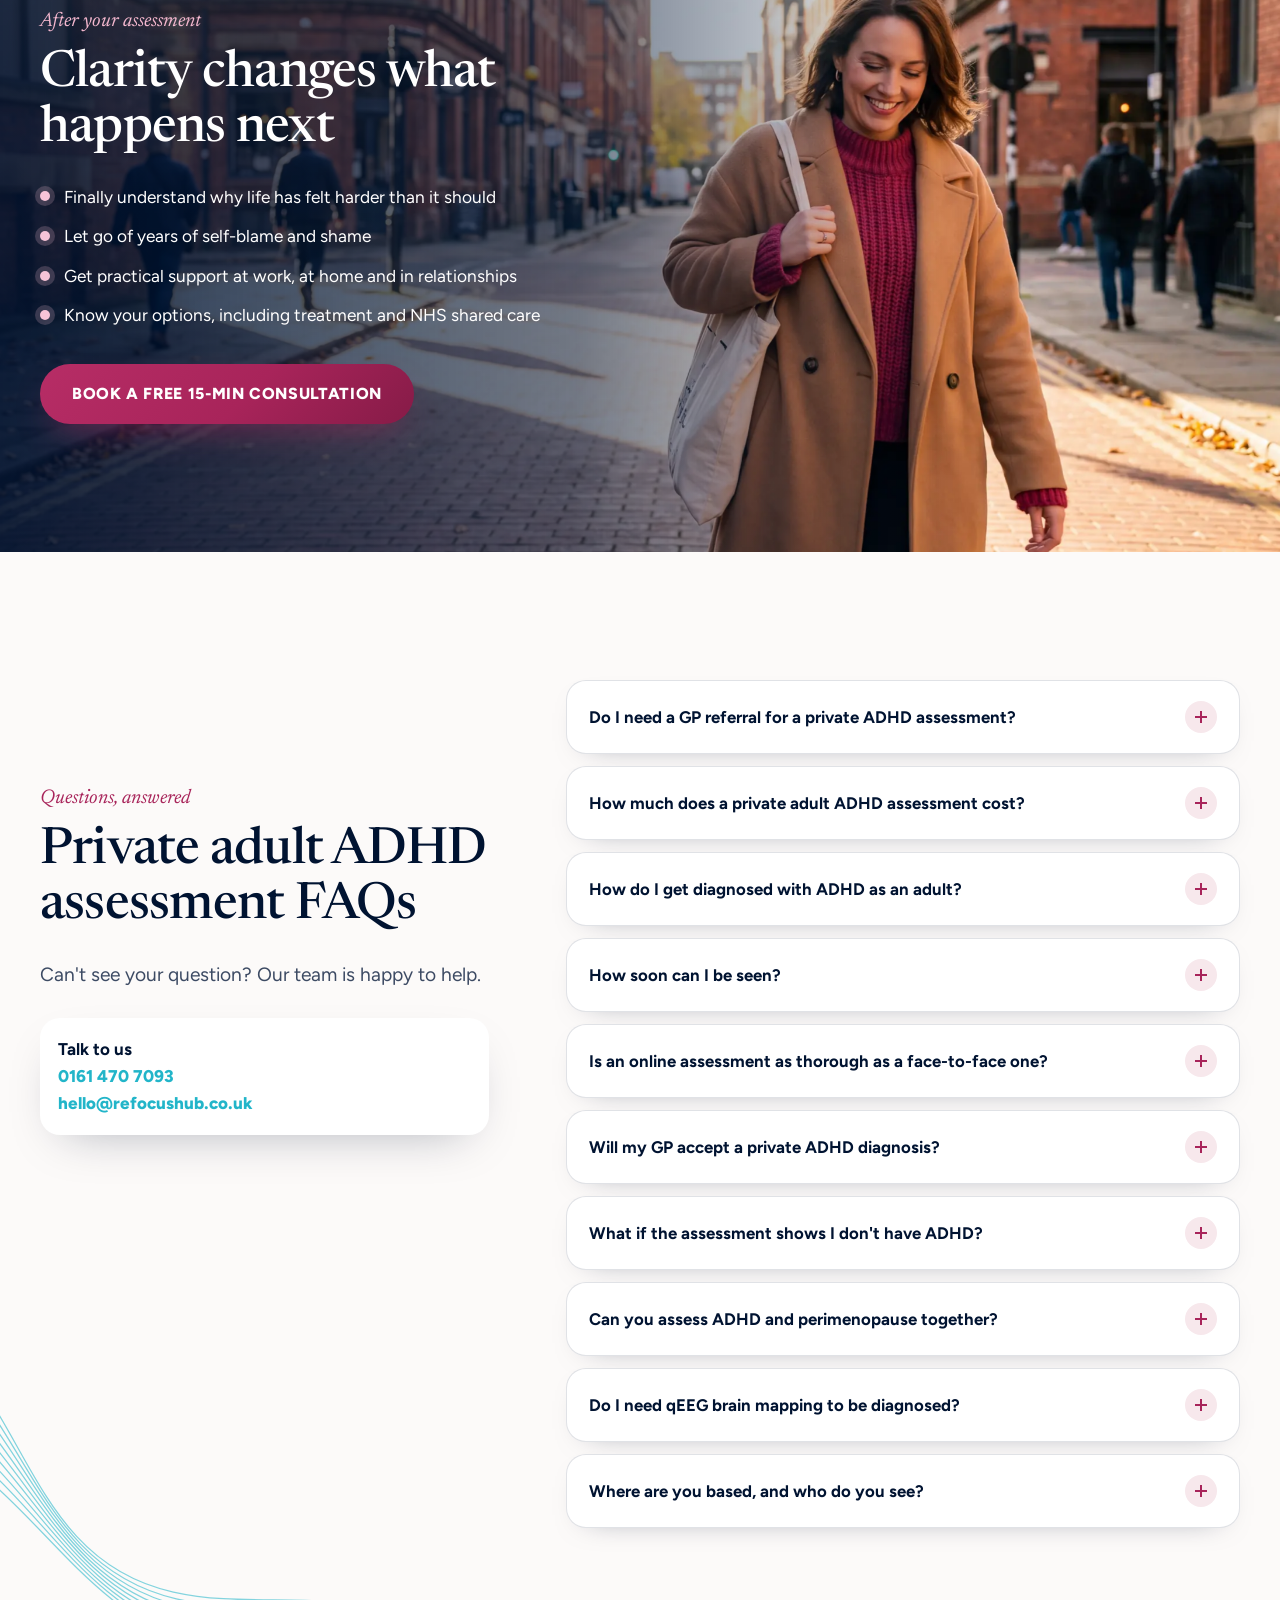
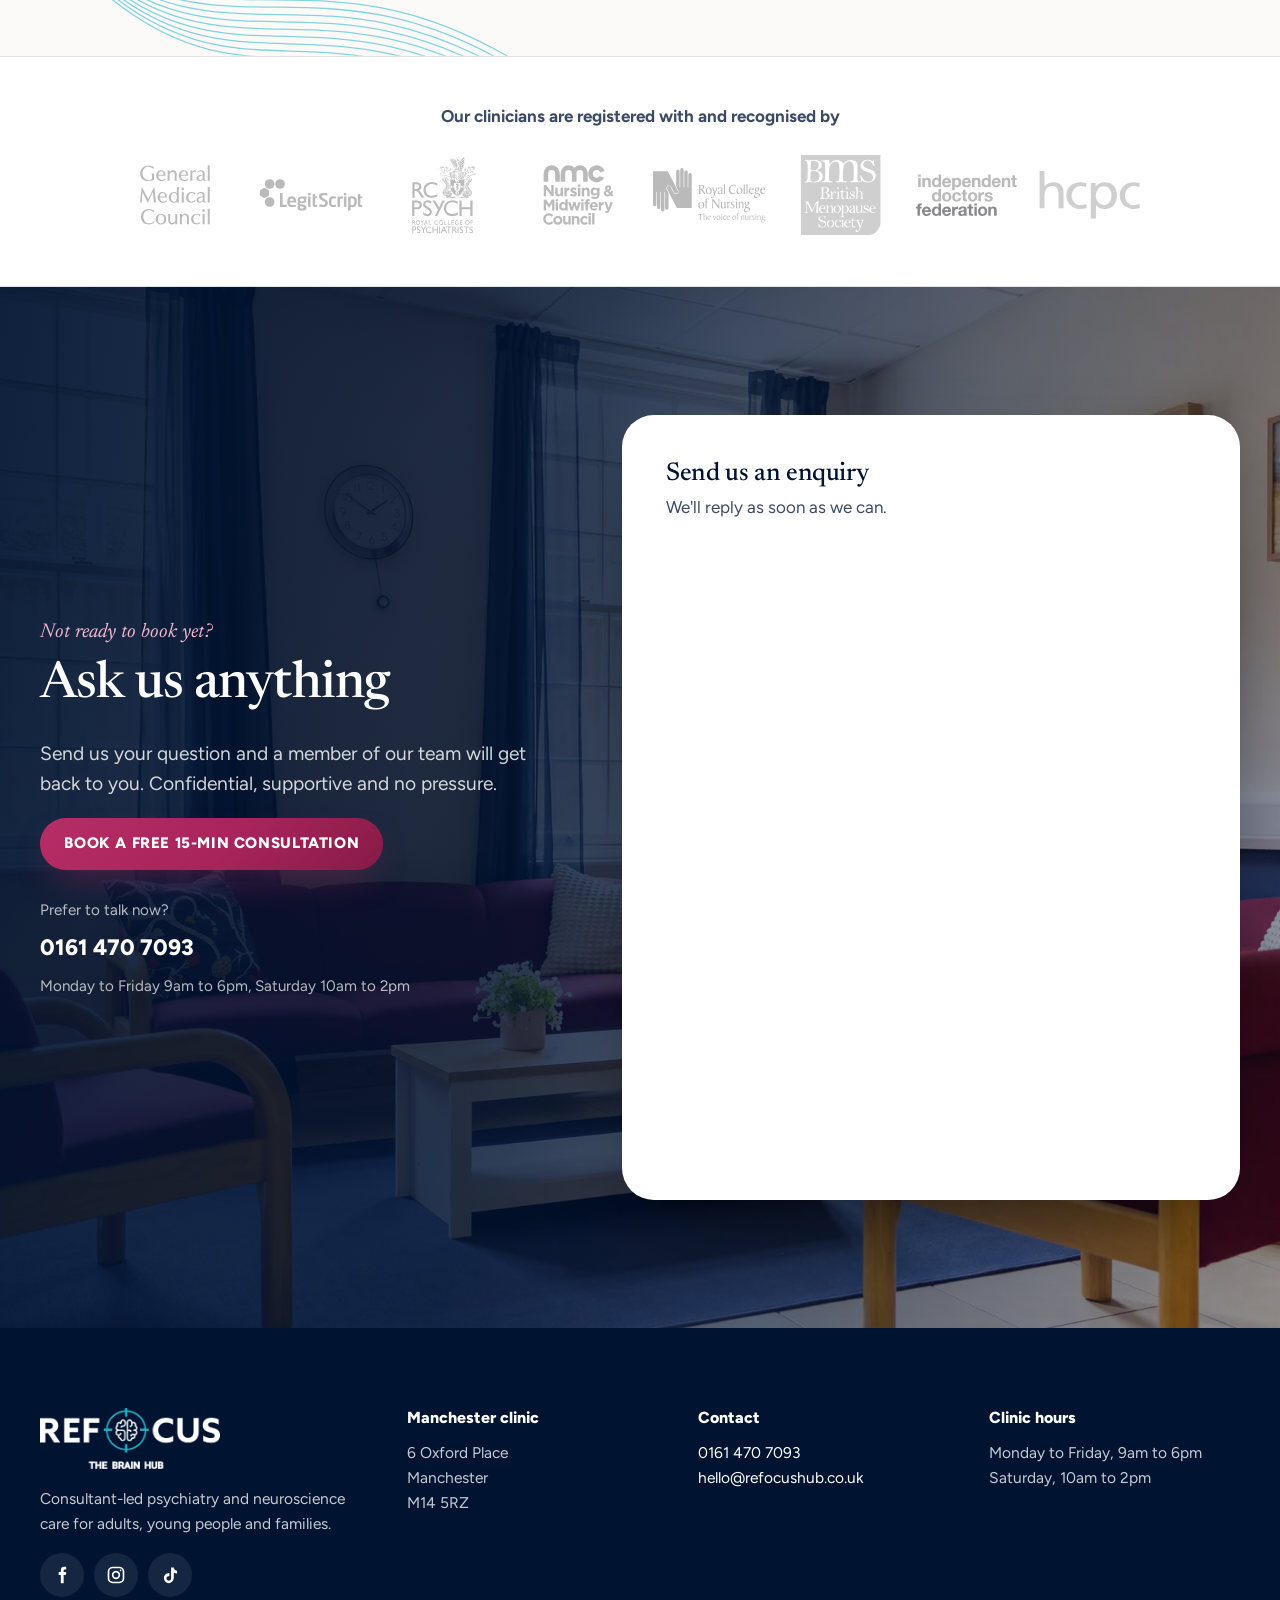
==== commit 58491896: "Add Women's ADHD to the adult page menu and keep the header on one line The new menu item jumps to t" ====
--- a/adhd-assessment-adults/index.html
+++ b/adhd-assessment-adults/index.html
@@ -1,6 +1,14 @@
 <!doctype html>
 <html lang="en-GB">
 <head>
+<script async src="https://www.googletagmanager.com/gtm.js?id=GTM-PMHDMPR2"></script>
+<script>
+  window.dataLayer = window.dataLayer || [];
+  function gtag(){dataLayer.push(arguments);}
+  gtag('js', new Date());
+</script>
+<!-- GTM injects the main site's Silktide cookie banner; it is switched off on these pages -->
+<style>#silktide-wrapper, #silktide-cookie-icon { display: none !important; }</style>
   <meta charset="utf-8">
   <meta name="viewport" content="width=device-width, initial-scale=1">
   <meta name="robots" content="noindex, nofollow">
@@ -48,6 +56,7 @@
         <ul>
           <li><a href="#reviews">Reviews</a></li>
           <li><a href="#assessment">Assessment</a></li>
+          <li><a href="#women">Women's ADHD</a></li>
           <li><a href="#pricing">Prices</a></li>
           <li><a href="#team">Our team</a></li>
           <li><a href="#faq">FAQs</a></li>
@@ -57,7 +66,7 @@
 
       <div class="header-actions">
         <a class="header-phone" href="tel:+441614707093"><small>CALL US NOW</small><strong>0161 470 7093</strong></a>
-        <a class="btn btn-primary" href="#contact" data-book>Book a free 15-min consultation</a>
+        <a class="btn btn-primary" href="#contact" data-book><span class="label-long">Book a free 15-min consultation</span><span class="label-short">Book a free call</span></a>
         <a class="icon-btn" href="tel:+441614707093" aria-label="Call 0161 470 7093"><svg><use href="#i-phone"/></svg></a>
         <button class="icon-btn menu-toggle" type="button" aria-controls="main-nav" aria-expanded="false" aria-label="Open menu"><svg><use href="#i-menu"/></svg></button>
       </div>
@@ -357,7 +366,7 @@
     </section>
 
     <!-- ===== Women ===== -->
-    <section class="section women" aria-labelledby="women-title">
+    <section class="section women" id="women" aria-labelledby="women-title">
       <div class="wave-top" aria-hidden="true" style="color:var(--porcelain)"><svg viewBox="0 0 1440 120" preserveAspectRatio="none"><path fill="currentColor" d="M0,0 L1440,0 L1440,52 C1270,96 1120,30 930,48 C740,66 610,112 410,84 C230,58 120,30 0,46 Z"/></svg></div>
       <img class="deco deco-waves" src="img/waves-side.svg" alt="" width="300" height="900" style="width:170px;right:0;bottom:120px" loading="lazy">
       <div class="wrap women-grid">
@@ -684,7 +693,8 @@
       <h2 id="book-modal-title">Book your free 15-minute consultation</h2>
       <p class="sub">Prefer to call? Ring us on <a href="tel:+441614707093">0161 470 7093</a>.</p>
       <div class="booking-embed" id="booking-embed">
-        <!-- GoHighLevel calendar embed code goes here -->
+        <iframe src="https://api.leadconnectorhq.com/widget/booking/u4Y7dFjiejhoRhiPyN20" allow="payment" style="width: 100%;border:none;overflow: hidden;" scrolling="no" id="u4Y7dFjiejhoRhiPyN20_1794917837632" title="Book your free 15-minute consultation"></iframe>
+        <script src="https://link.msgsndr.com/js/form_embed.js" type="text/javascript"></script>
       </div>
     </div>
   </dialog>
--- a/adhd-assessment-adults/styles.css
+++ b/adhd-assessment-adults/styles.css
@@ -109,8 +109,8 @@
 .site-header.is-scrolled .brand .logo-dark { display: block; }
 .site-header.is-scrolled .brand .logo-light { display: none; }
 
-.main-nav ul { list-style: none; margin: 0; padding: 0; display: flex; justify-content: center; gap: clamp(14px, 2.2vw, 36px); }
-.main-nav a { font-weight: 800; font-size: 0.86rem; letter-spacing: 0.08em; text-transform: uppercase; text-decoration: none; color: #fff; padding: 8px 2px; position: relative; }
+.main-nav ul { list-style: none; margin: 0; padding: 0; display: flex; justify-content: center; gap: clamp(14px, 1.6vw, 30px); }
+.main-nav a { font-weight: 800; font-size: 0.86rem; letter-spacing: 0.06em; text-transform: uppercase; text-decoration: none; color: #fff; padding: 8px 2px; position: relative; white-space: nowrap; }
 .main-nav a::after { content: ""; position: absolute; left: 0; right: 0; bottom: 2px; height: 2px; background: var(--raspberry-soft); transform: scaleX(0); transform-origin: left; transition: transform 0.25s ease; }
 .main-nav a:hover::after, .main-nav a.is-active::after { transform: scaleX(1); }
 .site-header.is-scrolled .main-nav a { color: var(--navy); }
@@ -118,21 +118,26 @@
 .header-actions { display: flex; align-items: center; gap: 22px; }
 .header-phone { display: flex; flex-direction: column; text-decoration: none; color: #fff; line-height: 1.1; }
 .header-phone small { font-size: 0.7rem; font-weight: 800; letter-spacing: 0.12em; opacity: 0.85; }
-.header-phone strong { font-size: 1.35rem; font-weight: 800; letter-spacing: 0.01em; }
+.header-phone strong { font-size: 1.35rem; font-weight: 800; letter-spacing: 0.01em; white-space: nowrap; }
 .site-header.is-scrolled .header-phone { color: var(--navy); }
-.header-actions .btn { min-height: 48px; padding: 0.8em 1.3em; font-size: 0.82rem; }
+.header-actions .btn { min-height: 48px; padding: 0.8em 1.3em; font-size: 0.82rem; white-space: nowrap; }
 
 .icon-btn { display: none; width: 46px; height: 46px; border-radius: 50%; border: 0; background: rgba(255, 255, 255, 0.14); color: #fff; align-items: center; justify-content: center; cursor: pointer; text-decoration: none; }
 .icon-btn svg { width: 22px; height: 22px; }
 .site-header.is-scrolled .icon-btn { background: var(--mist); color: var(--navy); }
 .btn-mini { display: none; }
 
+.header-actions .label-short { display: none; }
+@media (max-width: 1480px) {
+  .header-actions .label-long { display: none; }
+  .header-actions .label-short { display: inline; }
+}
 @media (max-width: 1180px) {
   .header-phone small { display: none; }
   .header-phone strong { font-size: 1.1rem; }
   .brand { width: 140px; }
 }
-@media (max-width: 1020px) {
+@media (max-width: 1320px) {
   :root { --header-h: 72px; }
   .site-header.is-scrolled { --header-h: 68px; }
   .header-inner { grid-template-columns: 1fr auto; gap: 12px; }
@@ -609,7 +614,7 @@
 .book-modal .sub a { color: var(--raspberry); font-weight: 800; text-decoration: none; }
 .modal-close { position: absolute; top: 18px; right: 18px; width: 44px; height: 44px; border-radius: 50%; border: 0; cursor: pointer; display: grid; place-items: center; background: var(--mist); color: var(--navy); }
 .modal-close svg { width: 20px; height: 20px; }
-.booking-embed { min-height: min(600px, 60dvh); }
+.booking-embed iframe { display: block; width: 100%; min-height: 400px; }
 body:has(.book-modal[open]) { overflow: hidden; }
 
 /* ---------- GoHighLevel enquiry form ---------- */
